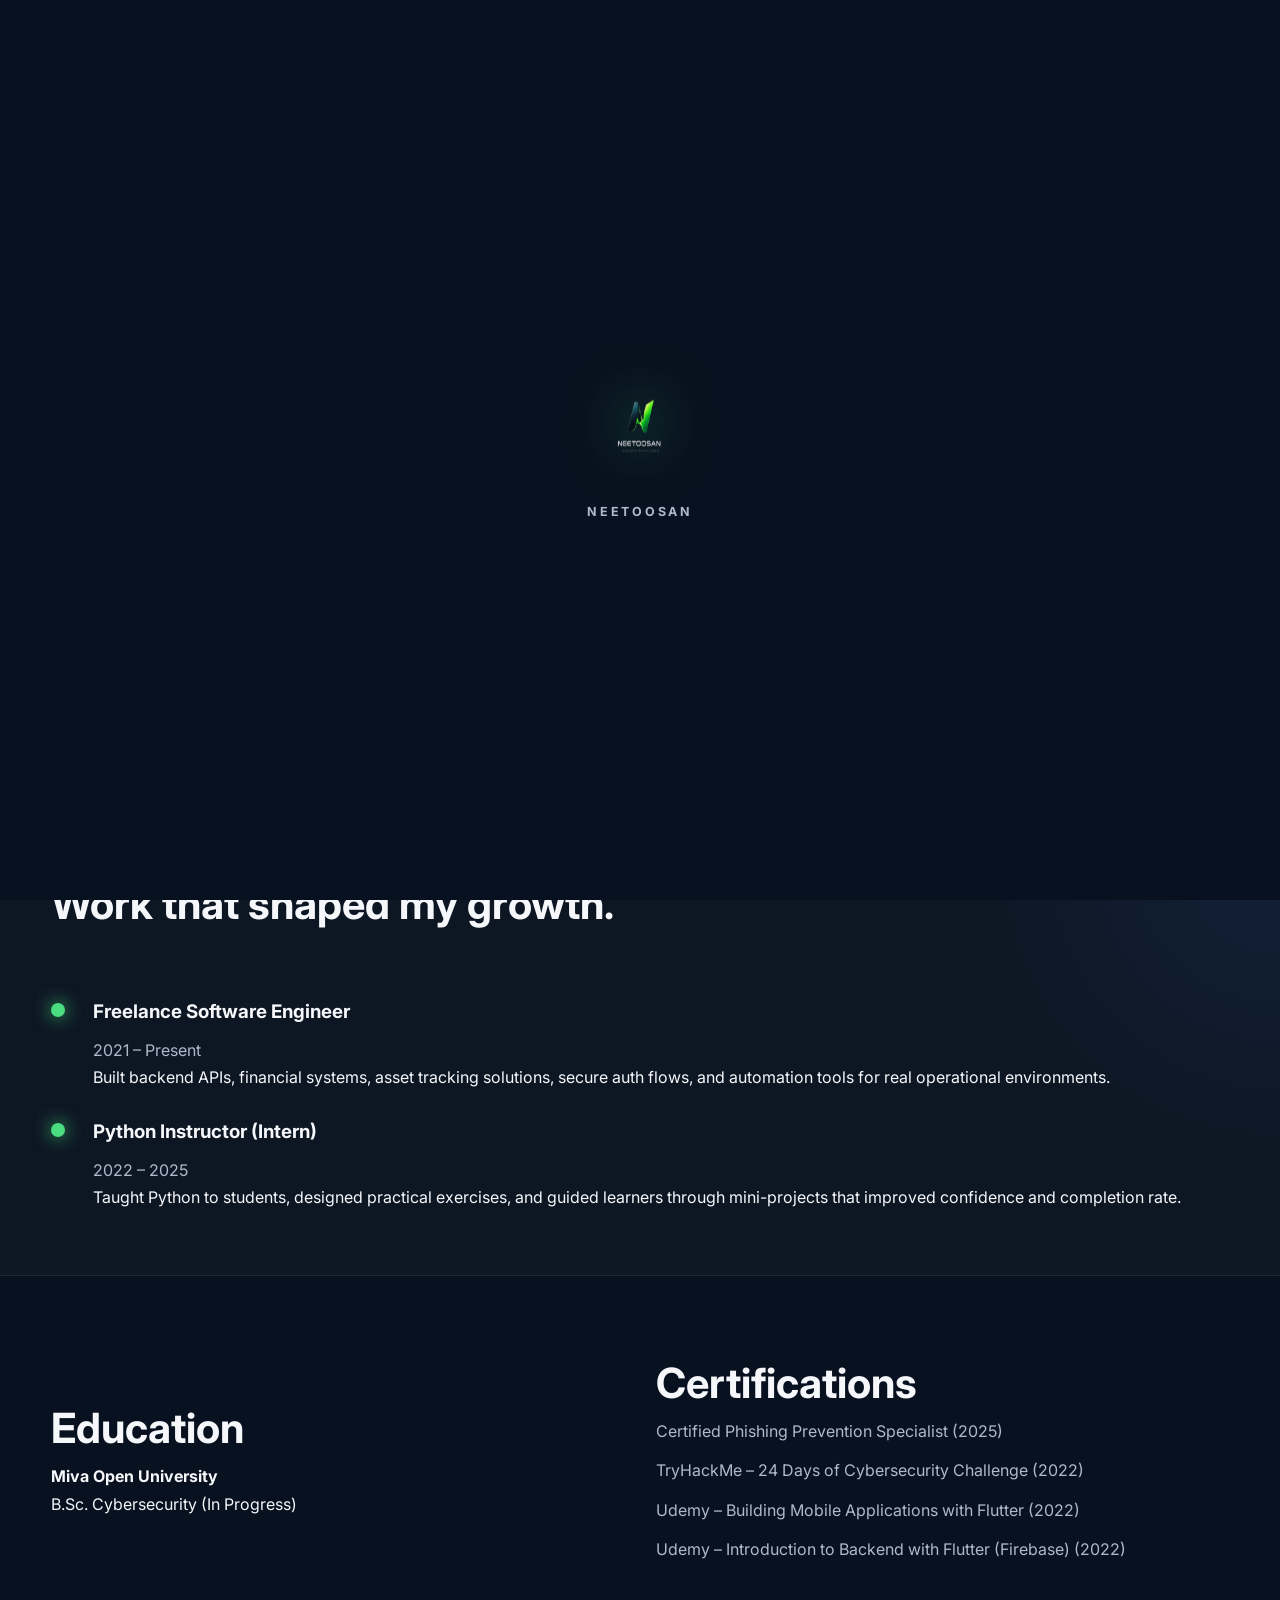
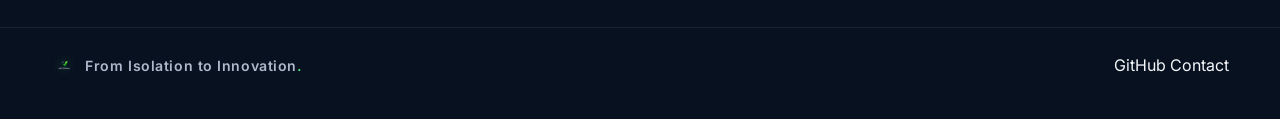
==== about.html @ 383805e1 "Add files via upload" ====
<!DOCTYPE html>
<html lang="en">
<head>
  <meta charset="UTF-8" />
  <meta name="viewport" content="width=device-width, initial-scale=1.0" />
  <meta name="description" content="About Neetoosan - Software Engineer with experience in Python, Flutter, backend development, AI integration, and cybersecurity." />
  <title>About | Neetoosan</title>
  <link rel="icon" type="image/png" href="asset/favicon.png" />
  <link rel="apple-touch-icon" href="asset/favicon.png" />
  <link rel="preconnect" href="https://fonts.googleapis.com">
  <link rel="preconnect" href="https://fonts.gstatic.com" crossorigin>
  <link href="https://fonts.googleapis.com/css2?family=Inter:wght@400;500;600;700;800&display=swap" rel="stylesheet">
  <link rel="stylesheet" href="css/style.css" />
</head>
<body>
  <div id="nLoader" role="status" aria-label="Loading Neetoosan portfolio">
    <img class="nLoader__logo" src="asset/logo_concept.png" alt="Neetoosan N logo" />
    <span class="nLoader__text">Neetoosan</span>
  </div>
  <header class="site-header">
    <div class="container nav-wrap">
      <a href="index.html" class="logo" aria-label="Neetoosan home">
        <img src="asset/logo_concept.png" alt="Neetoosan logo" />
        NEETOOSAN<span>.</span>
      </a>
      <button class="menu-toggle" id="menuToggle" aria-label="Toggle navigation">☰</button>
      <nav class="site-nav" id="siteNav">
        <a href="index.html">Home</a>
        <a href="about.html" class="active">About</a>
        <a href="projects.html">Projects</a>
        <a href="contact.html">Contact</a>
      </nav>
    </div>
  </header>

  <main>
    <section class="page-hero small">
      <div class="container">
        <p class="eyebrow">About Me</p>
        <h1>Engineer first. Problem-solver always.</h1>
        <p>
          I build software that is useful, secure, and grounded in practical workflows.
        </p>
      </div>
    </section>

    <section class="section">
      <div class="container about-grid">
        <div class="about-copy reveal">
          <h2>My Story</h2>
          <p>
            I’m Israel Oyekanmi, a software engineer with hands-on experience in mobile development,
            backend engineering, AI-assisted workflows, and cybersecurity-focused thinking.
          </p>
          <p>
            My work sits at the intersection of product building and problem solving — from creating backend systems for operations,
            to building mobile apps, to integrating intelligent features that make software more helpful and efficient.
          </p>
          <p>
            I enjoy turning ideas into polished, working systems with a strong focus on maintainability, user value, and real-world impact.
          </p>
        </div>

        <aside class="skills-panel reveal">
          <h3>Core Stack</h3>
          <div class="tag-list big">
            <span>Python</span>
            <span>FastAPI</span>
            <span>Django</span>
            <span>Flask</span>
            <span>Flutter</span>
            <span>Dart</span>
            <span>Kotlin</span>
            <span>PostgreSQL</span>
            <span>MySQL</span>
            <span>SQLAlchemy</span>
            <span>Docker</span>
            <span>Linux</span>
            <span>Flet</span>
            <span>PySide6</span>
            <span>C++</span>
            <span>Bash</span>
          </div>
        </aside>
      </div>
    </section>

    <section class="section alt-section">
      <div class="container timeline">
        <div class="section-heading">
          <p class="eyebrow">Experience</p>
          <h2>Work that shaped my growth.</h2>
        </div>

        <article class="timeline-item reveal">
          <div class="timeline-dot"></div>
          <div>
            <h3>Freelance Software Engineer</h3>
            <p class="muted">2021 – Present</p>
            <p>
              Built backend APIs, financial systems, asset tracking solutions, secure auth flows, and automation tools for real operational environments.
            </p>
          </div>
        </article>

        <article class="timeline-item reveal">
          <div class="timeline-dot"></div>
          <div>
            <h3>Python Instructor (Intern)</h3>
            <p class="muted">2022 – 2025</p>
            <p>
              Taught Python to students, designed practical exercises, and guided learners through mini-projects that improved confidence and completion rate.
            </p>
          </div>
        </article>
      </div>
    </section>

    <section class="section">
      <div class="container two-col">
        <div class="reveal">
          <h2>Education</h2>
          <p><strong>Miva Open University</strong></p>
          <p>B.Sc. Cybersecurity (In Progress)</p>
        </div>
        <div class="reveal">
          <h2>Certifications</h2>
          <ul class="clean-list">
            <li>Certified Phishing Prevention Specialist (2025)</li>
            <li>TryHackMe – 24 Days of Cybersecurity Challenge (2022)</li>
            <li>Udemy – Building Mobile Applications with Flutter (2022)</li>
            <li>Udemy – Introduction to Backend with Flutter (Firebase) (2022)</li>
          </ul>
        </div>
      </div>
    </section>
  </main>

  <footer class="site-footer">
    <div class="container footer-wrap">
      <div class="footer-logo">
        <img src="asset/logo_concept.png" alt="Neetoosan logo" />
        <span>From Isolation to Innovation<span>.</span></span>
      </div>
      <div>
        <a href="https://github.com/neetoosan" target="_blank" rel="noopener">GitHub</a>
        <a href="contact.html">Contact</a>
      </div>
    </div>
  </footer>

  <script src="js/loader.js"></script>
  <script src="js/main.js"></script>
</body>
</html>
---- css/style.css ----
:root {
  --bg: #08111f;
  --bg-soft: #0e1a2f;
  --panel: rgba(255, 255, 255, 0.06);
  --panel-strong: #101d34;
  --text: #f5f7fb;
  --muted: #aeb9cc;
  --line: rgba(255, 255, 255, 0.08);
  --accent: #4ade80;
  --accent-dark: #22c55e;
  --shadow: 0 20px 60px rgba(0, 0, 0, 0.35);
  --radius: 20px;
  --max-width: 1180px;
}

* {
  margin: 0;
  padding: 0;
  box-sizing: border-box;
}

html {
  scroll-behavior: smooth;
}

body {
  font-family: 'Inter', sans-serif;
  background:
    radial-gradient(circle at top left, rgba(74, 222, 128, 0.14), transparent 20%),
    radial-gradient(circle at right center, rgba(59, 130, 246, 0.10), transparent 20%),
    var(--bg);
  color: var(--text);
  line-height: 1.7;
}

img {
  max-width: 100%;
  display: block;
}

a {
  color: inherit;
  text-decoration: none;
}

.container {
  width: min(92%, var(--max-width));
  margin: 0 auto;
}

.site-header {
  position: sticky;
  top: 0;
  z-index: 1000;
  backdrop-filter: blur(14px);
  background: rgba(8, 17, 31, 0.75);
  border-bottom: 1px solid var(--line);
}

.nav-wrap {
  display: flex;
  justify-content: space-between;
  align-items: center;
  min-height: 78px;
}

/* ── Loading Screen ── */
#nLoader {
  position: fixed;
  inset: 0;
  z-index: 9999;
  background: var(--bg);
  display: flex;
  flex-direction: column;
  align-items: center;
  justify-content: center;
  gap: 1.5rem;
  transition: opacity 0.6s ease, visibility 0.6s ease;
}

#nLoader.nLoader--out {
  opacity: 0;
  visibility: hidden;
  pointer-events: none;
}

.nLoader__logo {
  width: 100px;
  height: 100px;
  animation: nLoaderPulse 1.6s ease-in-out infinite;
  filter: drop-shadow(0 0 28px rgba(74, 222, 128, 0.7));
}

@keyframes nLoaderPulse {
  0%, 100% { transform: scale(1);    filter: drop-shadow(0 0 20px rgba(74,222,128,0.6)); }
  50%       { transform: scale(1.08); filter: drop-shadow(0 0 50px rgba(74,222,128,0.95)); }
}

.nLoader__text {
  font-size: 0.78rem;
  font-weight: 700;
  letter-spacing: 0.22em;
  text-transform: uppercase;
  color: var(--muted);
  animation: nLoaderFade 1.6s ease-in-out infinite;
}

@keyframes nLoaderFade {
  0%, 100% { opacity: 0.4; }
  50%       { opacity: 1; }
}

/* ── Logo (image version) ── */
.logo {
  display: flex;
  align-items: center;
  gap: 0.55rem;
  font-size: 1.35rem;
  font-weight: 800;
  letter-spacing: 0.08em;
  line-height: 1;
}

.logo img {
  width: 32px;
  height: 32px;
  object-fit: contain;
  filter: drop-shadow(0 0 8px rgba(74, 222, 128, 0.5));
  flex-shrink: 0;
}

.logo span {
  color: var(--accent);
}

/* ── Footer logo row ── */
.footer-logo {
  display: flex;
  align-items: center;
  gap: 0.5rem;
  font-weight: 700;
  font-size: 1.05rem;
  letter-spacing: 0.06em;
}

.footer-logo img {
  width: 26px;
  height: 26px;
  object-fit: contain;
  filter: drop-shadow(0 0 6px rgba(74, 222, 128, 0.45));
}

.footer-logo > span {
  color: var(--muted);
  font-size: 0.88rem;
  font-weight: 600;
  letter-spacing: 0.04em;
}

.footer-logo > span > span {
  color: var(--accent);
}

/* ── Typewriter cursor ── */
.typewriter-cursor {
  display: inline-block;
  width: 2px;
  height: 1.1em;
  background: var(--accent);
  vertical-align: middle;
  margin-left: 3px;
  border-radius: 2px;
  animation: cursorBlink 0.8s step-end infinite;
}

@keyframes cursorBlink {
  0%, 100% { opacity: 1; }
  50%       { opacity: 0; }
}

.site-nav {
  display: flex;
  gap: 1.25rem;
  align-items: center;
}

.site-nav a {
  color: var(--muted);
  font-weight: 500;
  transition: 0.25s ease;
}

.site-nav a:hover,
.site-nav a.active {
  color: var(--text);
}

.menu-toggle {
  display: none;
  background: none;
  border: none;
  color: var(--text);
  font-size: 1.7rem;
  cursor: pointer;
}

.hero,
.page-hero {
  padding: 6rem 0 4rem;
}

.page-hero.small {
  padding-bottom: 2rem;
}

.hero-grid,
.about-grid,
.contact-grid,
.split-section,
.two-col {
  display: grid;
  grid-template-columns: repeat(2, minmax(0, 1fr));
  gap: 2rem;
  align-items: center;
}

.hero h1,
.page-hero h1 {
  font-size: clamp(2.4rem, 5vw, 4.8rem);
  line-height: 1.08;
  margin: 0.6rem 0 1rem;
}

.hero-text,
.page-hero p,
.about-copy p,
.feature-card p,
.project-card p,
.contact-card p {
  color: var(--muted);
}

.eyebrow {
  color: var(--accent);
  text-transform: uppercase;
  letter-spacing: 0.14em;
  font-size: 0.82rem;
  font-weight: 700;
}

.hero-actions,
.hero-links,
.footer-wrap,
.filter-row {
  display: flex;
  flex-wrap: wrap;
  gap: 1rem;
  align-items: center;
}

.hero-actions {
  margin: 1.6rem 0 1rem;
}

.hero-links a,
.text-link {
  color: var(--accent);
}

.btn {
  display: inline-flex;
  align-items: center;
  justify-content: center;
  padding: 0.95rem 1.35rem;
  border-radius: 999px;
  font-weight: 700;
  transition: 0.25s ease;
  border: 1px solid transparent;
}

.btn:hover {
  transform: translateY(-2px);
}

.btn-primary {
  background: linear-gradient(135deg, var(--accent), var(--accent-dark));
  color: #07111f;
}

.btn-secondary {
  border-color: var(--line);
  background: rgba(255, 255, 255, 0.03);
}

.glass,
.feature-card,
.project-card,
.contact-card,
.contact-form,
.skills-panel,
.info-panel,
.stat {
  background: var(--panel);
  border: 1px solid var(--line);
  border-radius: var(--radius);
  box-shadow: var(--shadow);
}

.hero-card,
.contact-card,
.contact-form,
.skills-panel,
.info-panel {
  padding: 2rem;
}

.feature-card,
.project-card,
.stat {
  padding: 1.6rem;
}

.status-dot {
  display: inline-block;
  width: 12px;
  height: 12px;
  border-radius: 50%;
  background: var(--accent);
  box-shadow: 0 0 24px var(--accent);
  margin-bottom: 1rem;
}

.mini-title,
.muted,
.form-note {
  color: var(--muted);
}

.section {
  padding: 4rem 0;
}

.alt-section {
  background: rgba(255, 255, 255, 0.02);
  border-top: 1px solid var(--line);
  border-bottom: 1px solid var(--line);
}

.section-heading {
  margin-bottom: 2rem;
}

.section-heading h2,
.about-copy h2,
.contact-card h2,
.contact-form h2,
.two-col h2 {
  font-size: clamp(1.8rem, 4vw, 2.6rem);
  margin-top: 0.45rem;
}

.card-grid,
.projects-grid,
.stats-grid {
  display: grid;
  gap: 1.5rem;
}

.card-grid {
  grid-template-columns: repeat(4, minmax(0, 1fr));
}

.projects-grid {
  grid-template-columns: repeat(3, minmax(0, 1fr));
}

.stats-grid {
  grid-template-columns: repeat(4, minmax(0, 1fr));
}

.feature-card h3,
.project-card h3,
.stat h3,
.hero-card h3,
.timeline-item h3 {
  margin-bottom: 0.6rem;
}

.stat h3 {
  font-size: 2rem;
  color: var(--accent);
}

.tag-list {
  display: flex;
  flex-wrap: wrap;
  gap: 0.65rem;
  margin-top: 1rem;
}

.tag-list span,
.project-badge,
.filter-btn {
  border: 1px solid var(--line);
  background: rgba(255, 255, 255, 0.04);
  color: var(--muted);
  padding: 0.45rem 0.8rem;
  border-radius: 999px;
  font-size: 0.9rem;
}

.tag-list.big span {
  font-size: 0.95rem;
}

.info-panel {
  display: grid;
  gap: 1rem;
}

.info-item {
  padding-bottom: 1rem;
  border-bottom: 1px solid var(--line);
}

.info-item:last-child {
  border-bottom: none;
  padding-bottom: 0;
}

.timeline {
  display: grid;
  gap: 1.5rem;
}

.timeline-item {
  display: grid;
  grid-template-columns: 26px 1fr;
  gap: 1rem;
  align-items: start;
}

.timeline-dot {
  width: 14px;
  height: 14px;
  margin-top: 0.45rem;
  border-radius: 50%;
  background: var(--accent);
  box-shadow: 0 0 18px var(--accent);
}

.clean-list {
  list-style: none;
  display: grid;
  gap: 0.75rem;
  color: var(--muted);
}

.filter-row {
  margin-bottom: 2rem;
}

.filter-btn {
  cursor: pointer;
  transition: 0.25s ease;
}

.filter-btn.active,
.filter-btn:hover,
.project-badge {
  color: var(--text);
  border-color: rgba(74, 222, 128, 0.35);
}

.project-top {
  display: flex;
  flex-direction: column;
  gap: 0.9rem;
  margin-bottom: 1rem;
}

.contact-item {
  margin-top: 1rem;
}

.contact-item span,
label {
  display: block;
  font-size: 0.9rem;
  color: var(--muted);
  margin-bottom: 0.35rem;
}

.form-group {
  margin-bottom: 1rem;
}

input,
textarea {
  width: 100%;
  padding: 0.95rem 1rem;
  border-radius: 14px;
  border: 1px solid var(--line);
  background: rgba(255, 255, 255, 0.03);
  color: var(--text);
  font: inherit;
}

input:focus,
textarea:focus {
  outline: 2px solid rgba(74, 222, 128, 0.25);
  border-color: rgba(74, 222, 128, 0.45);
}

.site-footer {
  padding: 1.5rem 0 2.5rem;
  border-top: 1px solid var(--line);
}

.footer-wrap {
  justify-content: space-between;
}

.reveal {
  opacity: 0;
  transform: translateY(20px);
  transition: opacity 0.7s ease, transform 0.7s ease;
}

.reveal.visible {
  opacity: 1;
  transform: translateY(0);
}

.hidden {
  display: none;
}

/* ═══════════════════════════════════════════════
   STORY HERO — "From Isolation to Innovation"
═══════════════════════════════════════════════ */

/* ── Section wrapper ── */
.story-hero {
  position: relative;
  overflow: hidden;
  padding: 7rem 0 5rem;
  min-height: 100svh;
  display: flex;
  flex-direction: column;
  justify-content: center;
}

/* ── Floating particles ── */
.sh-particles {
  position: absolute;
  inset: 0;
  pointer-events: none;
}

.sh-particles span {
  position: absolute;
  display: block;
  border-radius: 50%;
  background: radial-gradient(circle, rgba(74,222,128,0.55), transparent 70%);
  animation: shFloat 14s ease-in-out infinite;
  opacity: 0;
}

.sh-particles span:nth-child(1) { width:340px; height:340px; top:-80px;  left:-60px;  animation-delay:0s;    animation-duration:16s; }
.sh-particles span:nth-child(2) { width:200px; height:200px; top:30%;   right:5%;    animation-delay:2s;    animation-duration:14s; }
.sh-particles span:nth-child(3) { width:180px; height:180px; bottom:10%;left:15%;    animation-delay:4s;    animation-duration:18s; }
.sh-particles span:nth-child(4) { width:140px; height:140px; top:60%;   right:20%;   animation-delay:1s;    animation-duration:12s; }
.sh-particles span:nth-child(5) { width: 80px; height: 80px; top:20%;   left:40%;    animation-delay:6s;    animation-duration:10s; }
.sh-particles span:nth-child(6) { width:120px; height:120px; bottom:25%;right:35%;   animation-delay:3.5s;  animation-duration:15s; }
.sh-particles span:nth-child(7) { width: 60px; height: 60px; top:75%;   left:55%;    animation-delay:7s;    animation-duration:11s; }
.sh-particles span:nth-child(8) { width: 90px; height: 90px; top:10%;   right:45%;   animation-delay:5s;    animation-duration:13s; }

@keyframes shFloat {
  0%   { opacity: 0;    transform: translateY(40px) scale(0.8); }
  20%  { opacity: 0.18; }
  50%  { opacity: 0.12; transform: translateY(-20px) scale(1);  }
  80%  { opacity: 0.18; }
  100% { opacity: 0;    transform: translateY(40px) scale(0.8); }
}

/* ── Inner grid ── */
.sh-inner {
  display: grid;
  grid-template-columns: 1.05fr 0.95fr;
  gap: 3.5rem;
  align-items: center;
  position: relative;
  z-index: 1;
}

/* ── Entry animations ── */
.sh-anim {
  opacity: 0;
  transform: translateY(28px);
  animation: shReveal 0.75s cubic-bezier(0.22, 1, 0.36, 1) forwards;
  animation-delay: var(--d, 0s);
}

@keyframes shReveal {
  to { opacity: 1; transform: translateY(0); }
}

/* ── Kicker / eyebrow ── */
.sh-kicker {
  display: inline-block;
  font-size: 0.78rem;
  font-weight: 700;
  letter-spacing: 0.18em;
  text-transform: uppercase;
  color: var(--accent);
  background: rgba(74, 222, 128, 0.08);
  border: 1px solid rgba(74, 222, 128, 0.25);
  padding: 0.35rem 1rem;
  border-radius: 999px;
  margin-bottom: 1.25rem;
}

/* ── Main headline ── */
.sh-headline {
  font-size: clamp(3rem, 6.5vw, 6rem);
  font-weight: 800;
  line-height: 1.04;
  letter-spacing: -0.03em;
  margin-bottom: 1.4rem;
}

.sh-accent {
  -webkit-background-clip: text;
  background-clip: text;
  -webkit-text-fill-color: transparent;
  background-image: linear-gradient(135deg, #4ade80 0%, #22c55e 40%, #86efac 100%);
}

/* ── Tagline paragraph ── */
.sh-tagline {
  font-size: 1.1rem;
  color: var(--muted);
  line-height: 1.75;
  max-width: 500px;
  margin-bottom: 1.8rem;
}

.sh-tagline strong {
  color: var(--text);
}

/* ── Manifesto quote ── */
.sh-quote {
  position: relative;
  font-size: 1.15rem;
  font-weight: 600;
  font-style: normal;
  color: var(--text);
  border-left: 3px solid var(--accent);
  padding: 0.9rem 1.25rem;
  margin: 0 0 1.8rem;
  background: rgba(74, 222, 128, 0.05);
  border-radius: 0 14px 14px 0;
  line-height: 1.5;
}

.sh-quote-mark {
  color: var(--accent);
  font-size: 1.6rem;
  line-height: 0;
  vertical-align: -0.35em;
  margin: 0 0.15em;
  font-family: Georgia, serif;
}

/* ── Tech pills ── */
.sh-pills {
  display: flex;
  flex-wrap: wrap;
  gap: 0.6rem;
  margin-bottom: 1.8rem;
}

.sh-pills span {
  font-size: 0.82rem;
  font-weight: 600;
  letter-spacing: 0.04em;
  color: var(--muted);
  border: 1px solid var(--line);
  background: rgba(255, 255, 255, 0.03);
  padding: 0.4rem 0.9rem;
  border-radius: 999px;
  transition: 0.25s ease;
}

.sh-pills span:hover {
  color: var(--accent);
  border-color: rgba(74, 222, 128, 0.35);
  background: rgba(74, 222, 128, 0.06);
}

/* ── CTA buttons ── */
.sh-actions {
  display: flex;
  flex-wrap: wrap;
  gap: 1rem;
  margin-bottom: 1.4rem;
}

/* ── Social links row ── */
.sh-links {
  display: flex;
  gap: 1.35rem;
  flex-wrap: wrap;
}

.sh-links a {
  font-size: 0.92rem;
  font-weight: 600;
  color: var(--muted);
  position: relative;
  transition: color 0.25s ease;
}

.sh-links a::after {
  content: '';
  position: absolute;
  left: 0; bottom: -3px;
  width: 0; height: 2px;
  background: var(--accent);
  transition: width 0.3s ease;
  border-radius: 2px;
}

.sh-links a:hover {
  color: var(--accent);
}

.sh-links a:hover::after {
  width: 100%;
}

/* ── Manifesto card ── */
.sh-card {
  position: relative;
  background: rgba(255, 255, 255, 0.05);
  backdrop-filter: blur(20px);
  -webkit-backdrop-filter: blur(20px);
  border: 1px solid rgba(255, 255, 255, 0.1);
  border-radius: 24px;
  padding: 2.2rem;
  overflow: hidden;
  box-shadow: 0 32px 80px rgba(0, 0, 0, 0.5), 0 0 0 1px rgba(74,222,128,0.06) inset;
  transition: transform 0.4s ease, box-shadow 0.4s ease;
}

.sh-card:hover {
  transform: translateY(-5px);
  box-shadow: 0 40px 100px rgba(0, 0, 0, 0.6), 0 0 40px rgba(74,222,128,0.08) inset;
}

/* glowing green blob behind card */
.sh-card-glow {
  position: absolute;
  top: -60px; right: -60px;
  width: 240px; height: 240px;
  background: radial-gradient(circle, rgba(74,222,128,0.18) 0%, transparent 70%);
  border-radius: 50%;
  pointer-events: none;
  animation: shGlow 6s ease-in-out infinite alternate;
}

@keyframes shGlow {
  from { opacity: 0.6; transform: scale(1);    }
  to   { opacity: 1;   transform: scale(1.15); }
}

/* ── Card top row (dot + label) ── */
.sh-card-top {
  display: flex;
  align-items: center;
  gap: 0.6rem;
  margin-bottom: 1.25rem;
}

.sh-dot {
  width: 10px; height: 10px;
  border-radius: 50%;
  background: var(--accent);
  box-shadow: 0 0 18px var(--accent);
  animation: shPulse 2s ease-in-out infinite;
  flex-shrink: 0;
}

@keyframes shPulse {
  0%, 100% { box-shadow: 0 0 10px var(--accent); }
  50%       { box-shadow: 0 0 24px var(--accent); }
}

.sh-status-label {
  font-size: 0.76rem;
  font-weight: 700;
  letter-spacing: 0.14em;
  text-transform: uppercase;
  color: var(--accent);
}

/* ── Card heading ── */
.sh-card-title {
  font-size: 1.15rem;
  font-weight: 700;
  line-height: 1.45;
  margin-bottom: 1.6rem;
  color: var(--text);
}

/* ── Milestones list ── */
.sh-milestones {
  list-style: none;
  display: grid;
  gap: 1.1rem;
  margin-bottom: 1.75rem;
}

.sh-milestones li {
  display: flex;
  align-items: flex-start;
  gap: 0.85rem;
}

.sh-m-icon {
  color: var(--accent);
  font-size: 1rem;
  font-weight: 800;
  line-height: 1.6;
  flex-shrink: 0;
}

.sh-milestones li div {
  display: flex;
  flex-direction: column;
  gap: 0.1rem;
  line-height: 1.45;
}

.sh-milestones strong {
  color: var(--text);
  font-size: 0.96rem;
}

.sh-milestones span {
  color: var(--muted);
  font-size: 0.88rem;
}

/* ── Card footer ── */
.sh-card-footer {
  font-size: 0.8rem;
  font-weight: 700;
  letter-spacing: 0.1em;
  text-transform: uppercase;
  color: var(--muted);
  padding-top: 1.2rem;
  border-top: 1px solid var(--line);
}

/* ── Scroll cue ── */
.sh-scroll-cue {
  position: absolute;
  bottom: 2.5rem;
  left: 50%;
  transform: translateX(-50%);
  display: flex;
  flex-direction: column;
  align-items: center;
}

.sh-scroll-line {
  width: 2px;
  height: 50px;
  background: linear-gradient(to bottom, var(--accent), transparent);
  border-radius: 2px;
  animation: shScrollLine 2s ease-in-out infinite;
}

@keyframes shScrollLine {
  0%   { transform: scaleY(0);   transform-origin: top;    opacity: 1; }
  50%  { transform: scaleY(1);   transform-origin: top;    opacity: 1; }
  100% { transform: scaleY(0);   transform-origin: bottom; opacity: 0; }
}

/* ═══ MEDIA QUERIES ═══ */
@media (max-width: 1024px) {
  .card-grid {
    grid-template-columns: repeat(2, minmax(0, 1fr));
  }

  .projects-grid,
  .stats-grid {
    grid-template-columns: repeat(2, minmax(0, 1fr));
  }

  .sh-inner {
    grid-template-columns: 1fr;
    gap: 2.5rem;
  }

  .sh-scroll-cue {
    display: none;
  }
}

@media (max-width: 768px) {
  .menu-toggle {
    display: block;
  }

  .site-nav {
    position: absolute;
    top: 78px;
    right: 4%;
    width: min(260px, 92vw);
    background: #0d1729;
    border: 1px solid var(--line);
    border-radius: 18px;
    padding: 1rem;
    display: none;
    flex-direction: column;
    align-items: flex-start;
  }

  .site-nav.show {
    display: flex;
  }

  .hero-grid,
  .about-grid,
  .contact-grid,
  .split-section,
  .two-col {
    grid-template-columns: 1fr;
  }

  .card-grid,
  .projects-grid,
  .stats-grid {
    grid-template-columns: 1fr;
  }

  .hero,
  .page-hero {
    padding-top: 4.5rem;
  }

  .story-hero {
    padding: 5.5rem 0 4rem;
    min-height: auto;
  }

  .sh-headline {
    font-size: clamp(2.4rem, 10vw, 3.5rem);
  }

  .sh-quote {
    font-size: 1rem;
  }

  .footer-wrap {
    flex-direction: column;
    align-items: flex-start;
  }
}
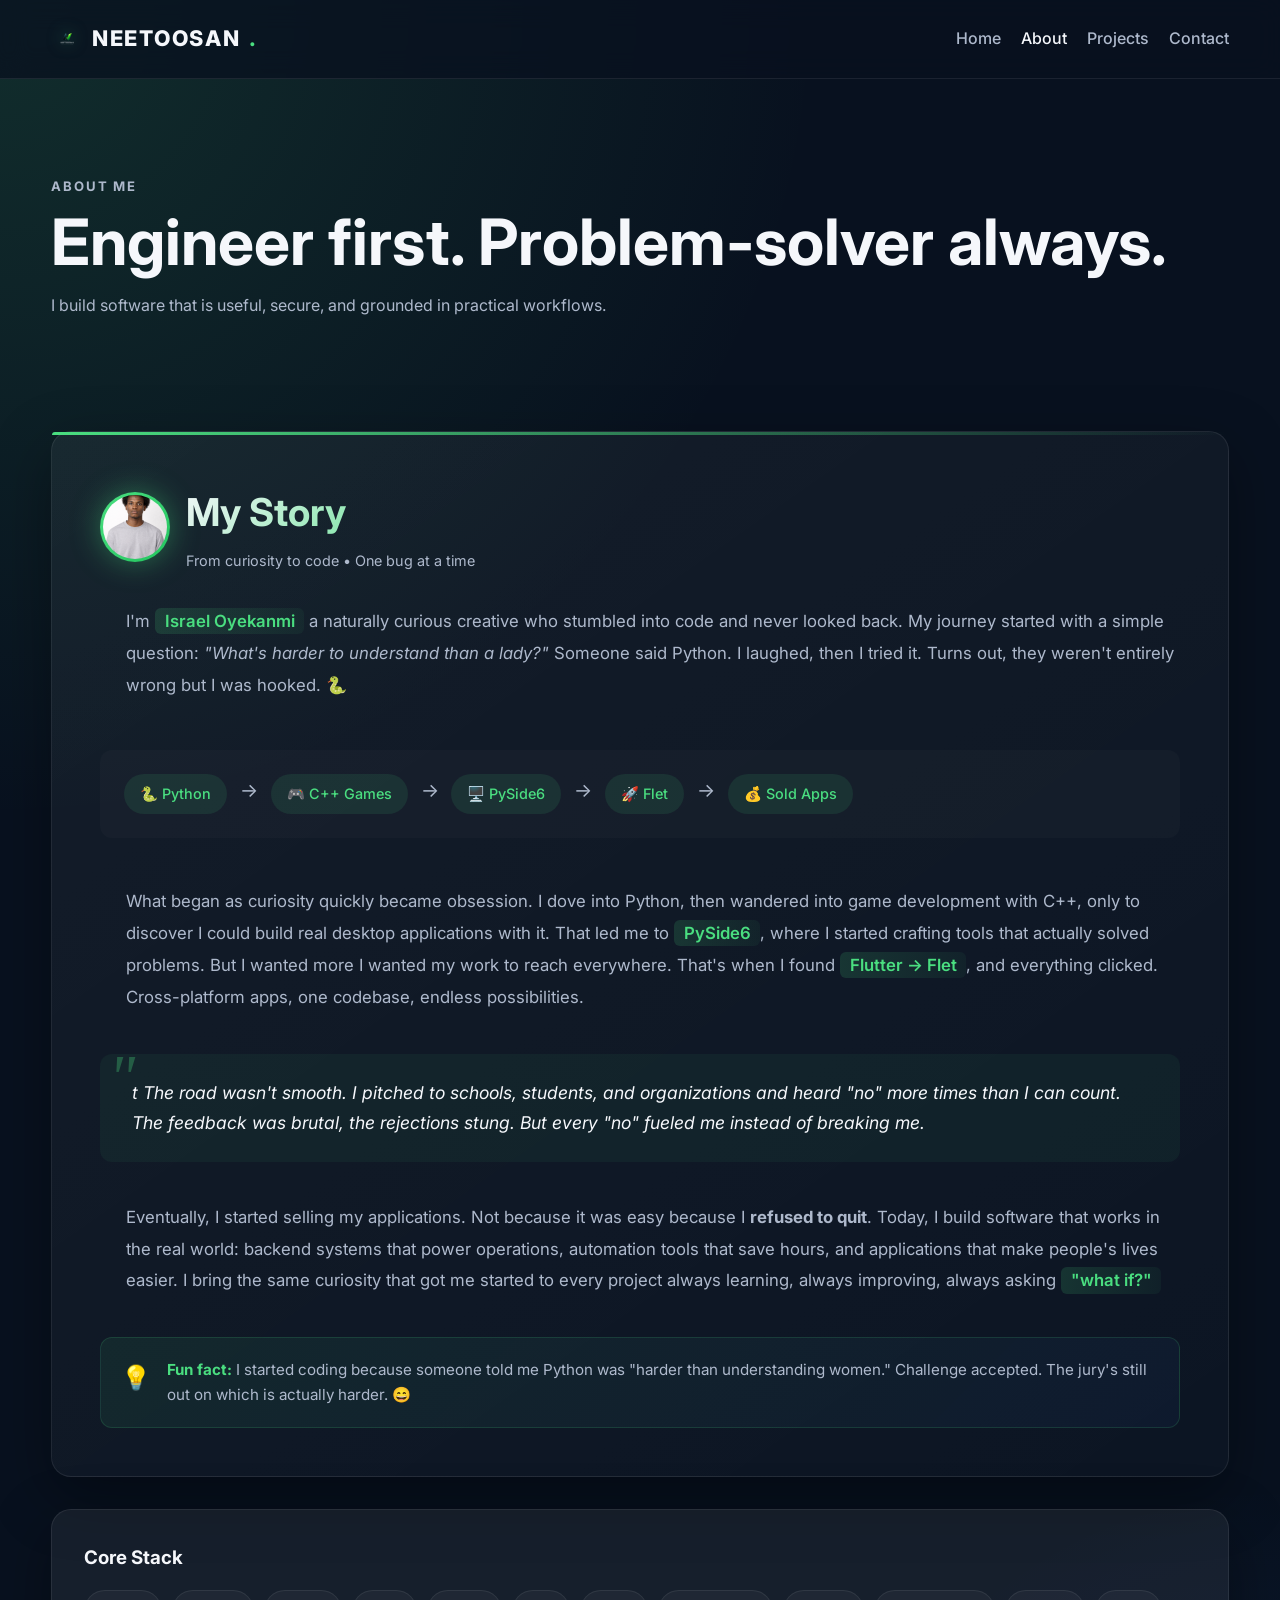
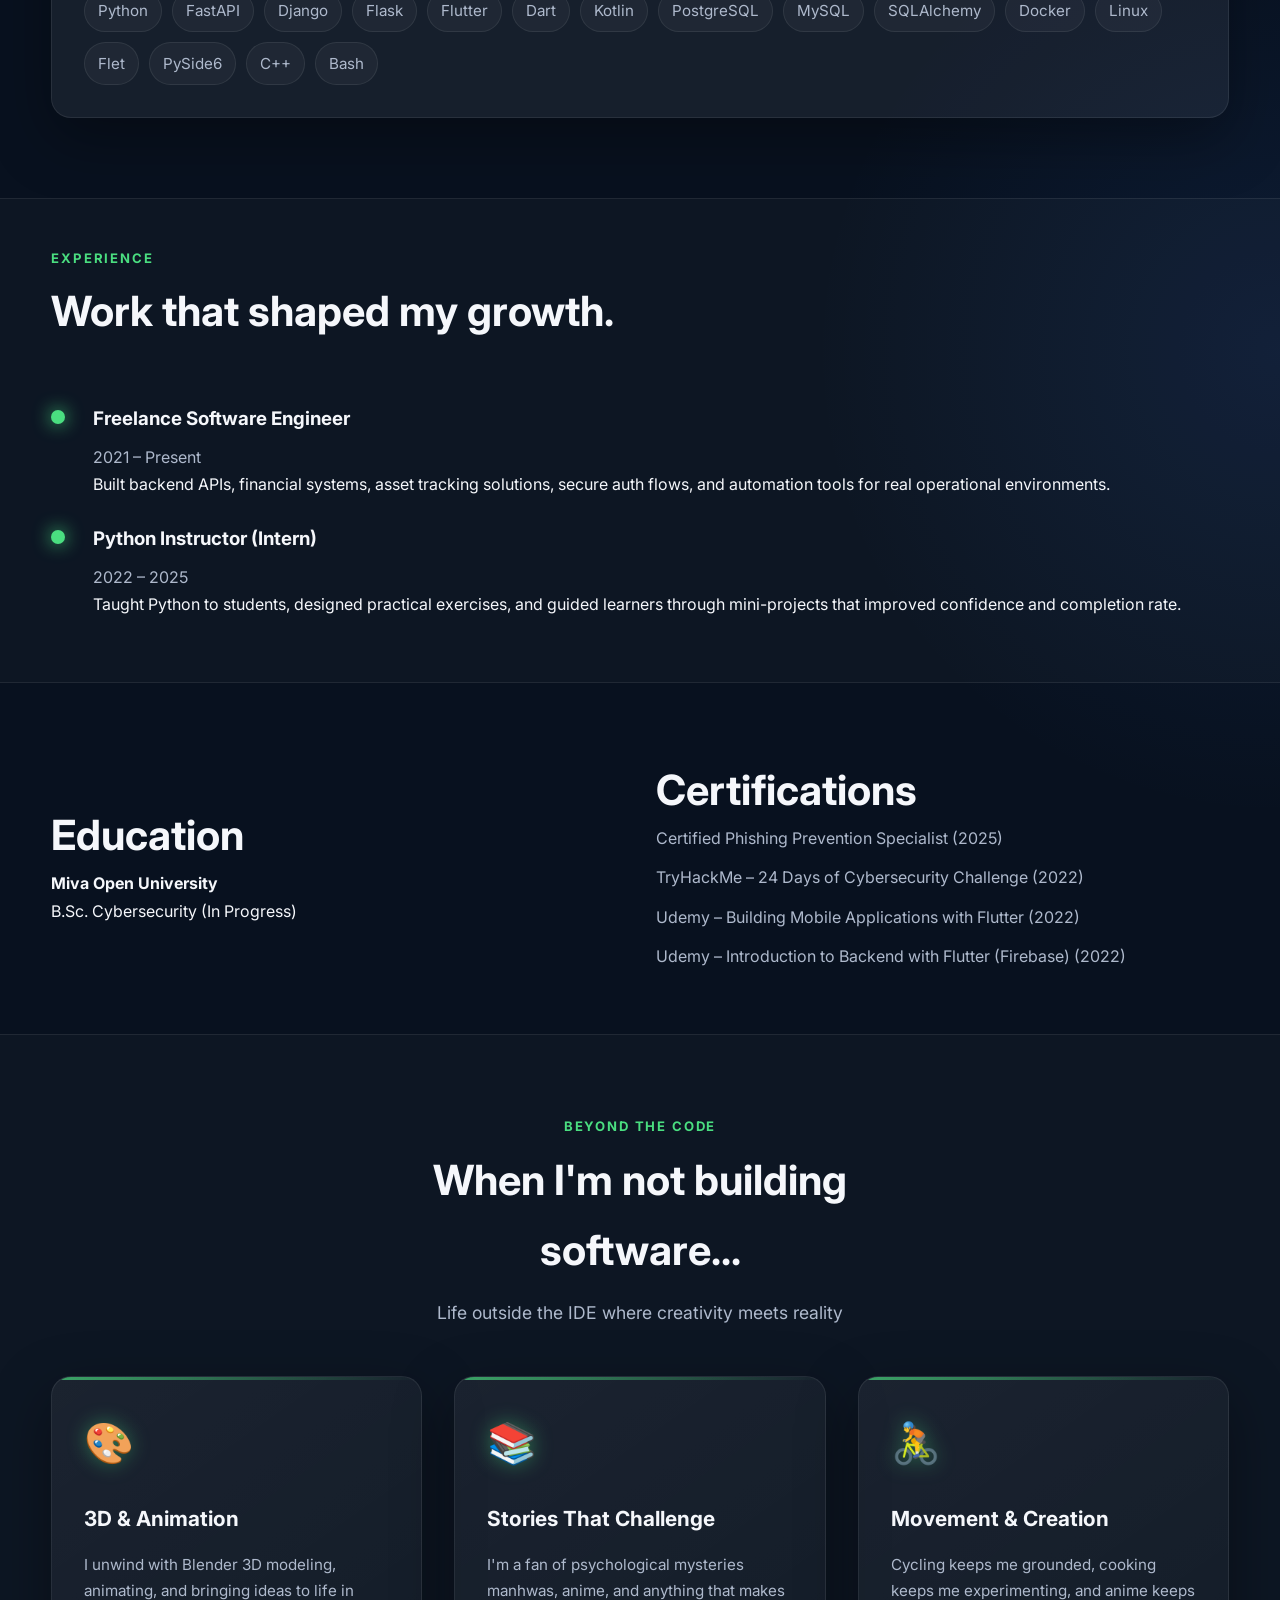
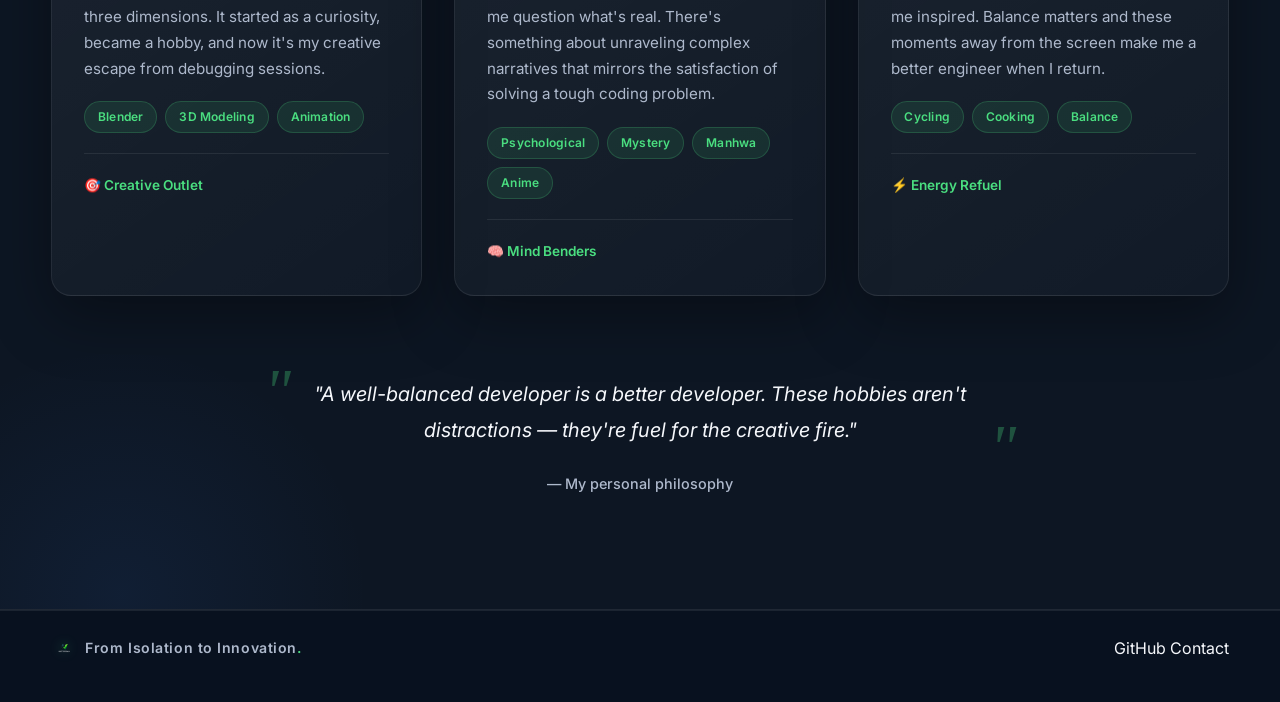
==== commit 297d92b3: "Add files via upload" ====
--- a/about.html
+++ b/about.html
@@ -44,21 +44,55 @@
       </div>
     </section>
 
-    <section class="section">
-      <div class="container about-grid">
-        <div class="about-copy reveal">
-          <h2>My Story</h2>
-          <p>
-            I’m Israel Oyekanmi, a software engineer with hands-on experience in mobile development,
-            backend engineering, AI-assisted workflows, and cybersecurity-focused thinking.
-          </p>
-          <p>
-            My work sits at the intersection of product building and problem solving — from creating backend systems for operations,
-            to building mobile apps, to integrating intelligent features that make software more helpful and efficient.
-          </p>
-          <p>
-            I enjoy turning ideas into polished, working systems with a strong focus on maintainability, user value, and real-world impact.
-          </p>
+    <section class="section story-section">
+      <div class="container">
+        <div class="story-card reveal">
+          <div class="story-header">
+            <div class="story-avatar" onclick="openImageModal(this)">
+              <img src="asset/about.png" alt="Israel Oyekanmi - Neetoosan" />
+            </div>
+            <div class="story-title-wrap">
+              <h2>My Story</h2>
+              <p class="story-subtitle">From curiosity to code • One bug at a time</p>
+            </div>
+          </div>
+          
+          <div class="story-content">
+            <p class="story-paragraph">
+              I'm <span class="story-highlight">Israel Oyekanmi</span>  a naturally curious creative who stumbled into code and never looked back. My journey started with a simple question: <em>"What's harder to understand than a lady?"</em> Someone said Python. I laughed, then I tried it. Turns out, they weren't entirely wrong but I was hooked. 🐍
+            </p>
+            
+            <div class="story-journey">
+              <span class="journey-step">🐍 Python</span>
+              <span class="journey-arrow">→</span>
+              <span class="journey-step">🎮 C++ Games</span>
+              <span class="journey-arrow">→</span>
+              <span class="journey-step">🖥️ PySide6</span>
+              <span class="journey-arrow">→</span>
+              <span class="journey-step">🚀 Flet</span>
+              <span class="journey-arrow">→</span>
+              <span class="journey-step">💰 Sold Apps</span>
+            </div>
+            
+            <p class="story-paragraph">
+              What began as curiosity quickly became obsession. I dove into Python, then wandered into game development with C++, only to discover I could build real desktop applications with it. That led me to <span class="story-highlight">PySide6</span>, where I started crafting tools that actually solved problems. But I wanted more I wanted my work to reach everywhere. That's when I found <span class="story-highlight">Flutter -> Flet</span>, and everything clicked. Cross-platform apps, one codebase, endless possibilities.
+            </p>
+            
+            <div class="story-quote">t
+              The road wasn't smooth. I pitched to schools, students, and organizations and heard "no" more times than I can count. The feedback was brutal, the rejections stung. But every "no" fueled me instead of breaking me.
+            </div>
+            
+            <p class="story-paragraph">
+              Eventually, I started selling my applications. Not because it was easy because I <strong>refused to quit</strong>. Today, I build software that works in the real world: backend systems that power operations, automation tools that save hours, and applications that make people's lives easier. I bring the same curiosity that got me started to every project always learning, always improving, always asking <span class="story-highlight">"what if?"</span>
+            </p>
+            
+            <div class="story-fun-fact">
+              <span class="fun-fact-icon">💡</span>
+              <p class="fun-fact-text">
+                <strong>Fun fact:</strong> I started coding because someone told me Python was "harder than understanding women." Challenge accepted. The jury's still out on which is actually harder. 😄
+              </p>
+            </div>
+          </div>
         </div>
 
         <aside class="skills-panel reveal">
@@ -134,6 +168,104 @@
         </div>
       </div>
     </section>
+
+    <section class="section alt-section beyond-code-section">
+      <div class="container">
+        <div class="section-heading centered">
+          <p class="eyebrow">Beyond the Code</p>
+          <h2>When I'm not building software...</h2>
+          <p class="section-subtitle">Life outside the IDE where creativity meets reality</p>
+        </div>
+        
+        <div class="beyond-grid">
+          <!-- 3D & Animation Card -->
+          <article class="beyond-card reveal" data-hobby="3d">
+            <div class="beyond-card-header">
+              <div class="beyond-icon">🎨</div>
+              <div class="beyond-glow"></div>
+            </div>
+            <div class="beyond-card-content">
+              <h3>3D & Animation</h3>
+              <p class="beyond-desc">
+                I unwind with Blender 3D modeling, animating, and bringing ideas to life in three dimensions.
+                It started as a curiosity, became a hobby, and now it's my creative escape from debugging sessions.
+              </p>
+              <div class="beyond-tags">
+                <span class="beyond-tag">Blender</span>
+                <span class="beyond-tag">3D Modeling</span>
+                <span class="beyond-tag">Animation</span>
+              </div>
+            </div>
+            <div class="beyond-card-footer">
+              <span class="beyond-stat">🎯 Creative Outlet</span>
+            </div>
+          </article>
+
+          <!-- Stories Card -->
+          <article class="beyond-card reveal" data-hobby="stories">
+            <div class="beyond-card-header">
+              <div class="beyond-icon">📚</div>
+              <div class="beyond-glow"></div>
+            </div>
+            <div class="beyond-card-content">
+              <h3>Stories That Challenge</h3>
+              <p class="beyond-desc">
+                I'm a fan of psychological mysteries manhwas, anime, and anything that makes me question what's real.
+                There's something about unraveling complex narratives that mirrors the satisfaction of solving a tough coding problem.
+              </p>
+              <div class="beyond-tags">
+                <span class="beyond-tag">Psychological</span>
+                <span class="beyond-tag">Mystery</span>
+                <span class="beyond-tag">Manhwa</span>
+                <span class="beyond-tag">Anime</span>
+              </div>
+            </div>
+            <div class="beyond-card-footer">
+              <span class="beyond-stat">🧠 Mind Benders</span>
+            </div>
+          </article>
+
+          <!-- Movement Card -->
+          <article class="beyond-card reveal" data-hobby="movement">
+            <div class="beyond-card-header">
+              <div class="beyond-icon">🚴</div>
+              <div class="beyond-glow"></div>
+            </div>
+            <div class="beyond-card-content">
+              <h3>Movement & Creation</h3>
+              <p class="beyond-desc">
+                Cycling keeps me grounded, cooking keeps me experimenting, and anime keeps me inspired.
+                Balance matters and these moments away from the screen make me a better engineer when I return.
+              </p>
+              <div class="beyond-tags">
+                <span class="beyond-tag">Cycling</span>
+                <span class="beyond-tag">Cooking</span>
+                <span class="beyond-tag">Balance</span>
+              </div>
+            </div>
+            <div class="beyond-card-footer">
+              <span class="beyond-stat">⚡ Energy Refuel</span>
+            </div>
+          </article>
+        </div>
+
+        <!-- Fun Quote -->
+        <div class="beyond-quote reveal">
+          <blockquote>
+            "A well-balanced developer is a better developer. These hobbies aren't distractions — 
+            they're fuel for the creative fire."
+          </blockquote>
+          <div class="beyond-quote-author">— My personal philosophy</div>
+        </div>
+      </div>
+    </section>
+
+    <!-- Image Modal -->
+    <div id="imageModal" class="image-modal" onclick="closeImageModal()">
+      <span class="modal-close">&times;</span>
+      <img class="modal-content" id="modalImage" />
+      <div class="modal-caption">Israel Oyekanmi — Software Engineer & Creative</div>
+    </div>
   </main>
 
   <footer class="site-footer">
@@ -151,5 +283,44 @@
 
   <script src="js/loader.js"></script>
   <script src="js/main.js"></script>
+  <script>
+    // Image Modal Functions
+    function openImageModal(element) {
+      const modal = document.getElementById('imageModal');
+      const modalImg = document.getElementById('modalImage');
+      const img = element.querySelector('img');
+      
+      modal.style.display = 'flex';
+      modalImg.src = img.src;
+      modalImg.alt = img.alt;
+      
+      // Prevent body scroll when modal is open
+      document.body.style.overflow = 'hidden';
+      
+      // Add animation class
+      setTimeout(() => {
+        modal.classList.add('modal-active');
+      }, 10);
+    }
+    
+    function closeImageModal() {
+      const modal = document.getElementById('imageModal');
+      
+      modal.classList.remove('modal-active');
+      
+      // Wait for animation to finish before hiding
+      setTimeout(() => {
+        modal.style.display = 'none';
+        document.body.style.overflow = '';
+      }, 300);
+    }
+    
+    // Close modal on Escape key
+    document.addEventListener('keydown', function(e) {
+      if (e.key === 'Escape') {
+        closeImageModal();
+      }
+    });
+  </script>
 </body>
 </html>
--- a/css/style.css
+++ b/css/style.css
@@ -21,6 +21,7 @@
 
 html {
   scroll-behavior: smooth;
+  overflow-x: hidden;
 }
 
 body {
@@ -31,6 +32,7 @@
     var(--bg);
   color: var(--text);
   line-height: 1.7;
+  overflow-x: hidden;
 }
 
 img {
@@ -892,6 +894,14 @@
 
 /* ═══ MEDIA QUERIES ═══ */
 @media (max-width: 1024px) {
+  .hero-grid,
+  .about-grid,
+  .contact-grid,
+  .split-section,
+  .two-col {
+    grid-template-columns: 1fr;
+  }
+
   .card-grid {
     grid-template-columns: repeat(2, minmax(0, 1fr));
   }
@@ -934,20 +944,16 @@
     display: flex;
   }
 
-  .hero-grid,
-  .about-grid,
-  .contact-grid,
-  .split-section,
-  .two-col {
-    grid-template-columns: 1fr;
-  }
-
   .card-grid,
   .projects-grid,
   .stats-grid {
     grid-template-columns: 1fr;
   }
 
+  .section {
+    padding: 3rem 0;
+  }
+
   .hero,
   .page-hero {
     padding-top: 4.5rem;
@@ -966,8 +972,733 @@
     font-size: 1rem;
   }
 
+  .sh-actions {
+    flex-direction: column;
+    align-items: stretch;
+  }
+
+  .sh-dropdown-actions .btn,
+  .sh-actions .btn {
+    width: 100%;
+    margin-bottom: 0.5rem;
+  }
+
+  .sh-card {
+    padding: 1.5rem;
+  }
+
   .footer-wrap {
     flex-direction: column;
     align-items: flex-start;
-  }
+    gap: 1.5rem;
+  }
+}
+
+/* ── My Story Section - Professional & Fun ── */
+.story-section {
+  position: relative;
+  padding: 5rem 0;
+  overflow: hidden;
+}
+
+.story-section + .section {
+  padding-top: 3rem;
+}
+
+.story-section::before {
+  content: '';
+  position: absolute;
+  top: -50%;
+  right: -20%;
+  width: 600px;
+  height: 600px;
+  background: radial-gradient(circle, rgba(74, 222, 128, 0.08) 0%, transparent 70%);
+  pointer-events: none;
+}
+
+.story-card {
+  background: linear-gradient(145deg, rgba(255, 255, 255, 0.05) 0%, rgba(255, 255, 255, 0.02) 100%);
+  border: 1px solid var(--line);
+  border-radius: var(--radius);
+  padding: 3rem;
+  position: relative;
+  box-shadow: var(--shadow);
+  margin-bottom: 2rem;
+}
+
+.story-card::before {
+  content: '';
+  position: absolute;
+  top: 0;
+  left: 0;
+  right: 0;
+  height: 3px;
+  background: linear-gradient(90deg, var(--accent), transparent);
+  border-radius: var(--radius) var(--radius) 0 0;
+}
+
+.story-header {
+  display: flex;
+  align-items: center;
+  gap: 1rem;
+  margin-bottom: 2rem;
+}
+
+.story-avatar {
+  width: 70px;
+  height: 70px;
+  border-radius: 50%;
+  overflow: hidden;
+  cursor: pointer;
+  position: relative;
+  box-shadow: 0 0 30px rgba(74, 222, 128, 0.4);
+  transition: all 0.4s cubic-bezier(0.4, 0, 0.2, 1);
+  border: 3px solid transparent;
+  background: linear-gradient(135deg, var(--accent), var(--accent-dark)) padding-box,
+              linear-gradient(135deg, var(--accent), var(--accent-dark)) border-box;
+}
+
+.story-avatar:hover {
+  transform: scale(1.05);
+  box-shadow: 0 0 50px rgba(74, 222, 128, 0.6);
+}
+
+.story-avatar::after {
+  content: '🔍';
+  position: absolute;
+  top: 50%;
+  left: 50%;
+  transform: translate(-50%, -50%) scale(0);
+  font-size: 1.5rem;
+  opacity: 0;
+  transition: all 0.3s ease;
+  pointer-events: none;
+}
+
+.story-avatar:hover::after {
+  transform: translate(-50%, -50%) scale(1);
+  opacity: 1;
+}
+
+.story-avatar img {
+  width: 100%;
+  height: 100%;
+  object-fit: cover;
+  transition: all 0.3s ease;
+}
+
+.story-avatar:hover img {
+  filter: brightness(0.7);
+}
+
+.story-title-wrap h2 {
+  font-size: clamp(1.8rem, 4vw, 2.4rem);
+  margin: 0;
+  background: linear-gradient(135deg, var(--text) 0%, var(--accent) 100%);
+  -webkit-background-clip: text;
+  -webkit-text-fill-color: transparent;
+  background-clip: text;
+}
+
+.story-subtitle {
+  color: var(--muted);
+  font-size: 0.9rem;
+  margin-top: 0.25rem;
+}
+
+.story-content {
+  display: flex;
+  flex-direction: column;
+  gap: 1.5rem;
+}
+
+.story-paragraph {
+  font-size: 1.05rem;
+  line-height: 1.9;
+  color: var(--muted);
+  position: relative;
+  padding-left: 1.5rem;
+  border-left: 2px solid transparent;
+  transition: all 0.3s ease;
+}
+
+.story-paragraph:hover {
+  border-left-color: var(--accent);
+  padding-left: 2rem;
+  color: var(--text);
+}
+
+.story-highlight {
+  background: linear-gradient(90deg, rgba(74, 222, 128, 0.15), rgba(74, 222, 128, 0.05));
+  padding: 0.2rem 0.6rem;
+  border-radius: 6px;
+  color: var(--accent);
+  font-weight: 600;
+}
+
+.story-quote {
+  font-style: italic;
+  color: var(--text);
+  font-size: 1.1rem;
+  position: relative;
+  padding: 1.5rem 2rem;
+  background: rgba(74, 222, 128, 0.05);
+  border-radius: 12px;
+  margin: 1rem 0;
+}
+
+.story-quote::before {
+  content: '"';
+  font-size: 4rem;
+  color: var(--accent);
+  opacity: 0.3;
+  position: absolute;
+  top: -0.5rem;
+  left: 0.5rem;
+  font-family: Georgia, serif;
+  line-height: 1;
+}
+
+.story-journey {
+  display: flex;
+  flex-wrap: wrap;
+  gap: 0.8rem;
+  margin: 1.5rem 0;
+  padding: 1.5rem;
+  background: rgba(255, 255, 255, 0.02);
+  border-radius: 12px;
+}
+
+.journey-step {
+  display: flex;
+  align-items: center;
+  gap: 0.5rem;
+  padding: 0.5rem 1rem;
+  background: rgba(74, 222, 128, 0.1);
+  border-radius: 20px;
+  font-size: 0.9rem;
+  color: var(--accent);
+  font-weight: 500;
+  transition: all 0.3s ease;
+}
+
+.journey-step:hover {
+  background: rgba(74, 222, 128, 0.2);
+  transform: translateY(-2px);
+}
+
+.journey-arrow {
+  color: var(--muted);
+  font-size: 1.2rem;
+}
+
+.story-fun-fact {
+  display: flex;
+  align-items: flex-start;
+  gap: 1rem;
+  padding: 1.25rem;
+  background: linear-gradient(135deg, rgba(74, 222, 128, 0.08), rgba(59, 130, 246, 0.05));
+  border-radius: 12px;
+  border: 1px solid rgba(74, 222, 128, 0.15);
+  margin-top: 1rem;
+}
+
+.fun-fact-icon {
+  font-size: 1.5rem;
+  flex-shrink: 0;
+}
+
+.fun-fact-text {
+  font-size: 0.95rem;
+  color: var(--muted);
+  line-height: 1.6;
+}
+
+.fun-fact-text strong {
+  color: var(--accent);
+}
+
+/* Three column grid for Beyond the Code */
+.about-grid.three-col {
+  grid-template-columns: repeat(3, minmax(0, 1fr));
+  gap: 2rem;
+}
+
+@media (max-width: 1024px) {
+  .about-grid.three-col {
+    grid-template-columns: repeat(2, minmax(0, 1fr));
+  }
+  
+  .story-card {
+    padding: 2rem;
+  }
+}
+
+@media (max-width: 768px) {
+  .about-grid.three-col {
+    grid-template-columns: 1fr;
+  }
+  
+  .story-card {
+    padding: 1.5rem;
+  }
+  
+  .story-paragraph {
+    padding-left: 1rem;
+    font-size: 1rem;
+  }
+  
+  .story-journey {
+    flex-direction: column;
+    align-items: flex-start;
+  }
+  
+  .journey-arrow {
+    transform: rotate(90deg);
+  }
+}
+
+/* ── Beyond the Code Section ── */
+.beyond-code-section {
+  position: relative;
+  padding: 5rem 0;
+  overflow: hidden;
+}
+
+.beyond-code-section::before {
+  content: '';
+  position: absolute;
+  bottom: -20%;
+  left: -10%;
+  width: 500px;
+  height: 500px;
+  background: radial-gradient(circle, rgba(59, 130, 246, 0.08) 0%, transparent 70%);
+  pointer-events: none;
+}
+
+.section-heading.centered {
+  text-align: center;
+  max-width: 600px;
+  margin: 0 auto 3rem;
+}
+
+.section-subtitle {
+  color: var(--muted);
+  font-size: 1.1rem;
+  margin-top: 0.75rem;
+}
+
+.beyond-grid {
+  display: grid;
+  grid-template-columns: repeat(3, 1fr);
+  gap: 2rem;
+  margin-bottom: 3rem;
+}
+
+.beyond-card {
+  background: linear-gradient(145deg, rgba(255, 255, 255, 0.06) 0%, rgba(255, 255, 255, 0.02) 100%);
+  border: 1px solid var(--line);
+  border-radius: var(--radius);
+  padding: 2rem;
+  position: relative;
+  overflow: hidden;
+  transition: all 0.4s cubic-bezier(0.4, 0, 0.2, 1);
+  box-shadow: var(--shadow);
+}
+
+.beyond-card::before {
+  content: '';
+  position: absolute;
+  top: 0;
+  left: 0;
+  right: 0;
+  height: 3px;
+  background: linear-gradient(90deg, var(--accent), transparent);
+  opacity: 0.7;
+  transition: all 0.3s ease;
+}
+
+.beyond-card:hover {
+  transform: translateY(-8px);
+  border-color: rgba(74, 222, 128, 0.3);
+  box-shadow: 0 30px 80px rgba(0, 0, 0, 0.45), 0 0 30px rgba(74, 222, 128, 0.15);
+}
+
+.beyond-card:hover::before {
+  height: 4px;
+  opacity: 1;
+}
+
+.beyond-card-header {
+  display: flex;
+  align-items: center;
+  justify-content: space-between;
+  margin-bottom: 1.5rem;
+  position: relative;
+  z-index: 2;
+}
+
+.beyond-icon {
+  font-size: 2.5rem;
+  filter: drop-shadow(0 0 10px rgba(74, 222, 128, 0.4));
+  transition: transform 0.3s ease;
+}
+
+.beyond-card:hover .beyond-icon {
+  transform: scale(1.1) rotate(5deg);
+}
+
+.beyond-glow {
+  position: absolute;
+  top: -20px;
+  right: -20px;
+  width: 100px;
+  height: 100px;
+  background: radial-gradient(circle, rgba(74, 222, 128, 0.15) 0%, transparent 70%);
+  border-radius: 50%;
+  opacity: 0;
+  transition: opacity 0.4s ease;
+}
+
+.beyond-card:hover .beyond-glow {
+  opacity: 1;
+}
+
+.beyond-card-content h3 {
+  font-size: 1.3rem;
+  margin-bottom: 1rem;
+  color: var(--text);
+  transition: color 0.3s ease;
+}
+
+.beyond-card:hover .beyond-card-content h3 {
+  color: var(--accent);
+}
+
+.beyond-desc {
+  color: var(--muted);
+  font-size: 0.95rem;
+  line-height: 1.7;
+  margin-bottom: 1.25rem;
+}
+
+.beyond-tags {
+  display: flex;
+  flex-wrap: wrap;
+  gap: 0.5rem;
+  margin-bottom: 1.25rem;
+}
+
+.beyond-tag {
+  background: rgba(74, 222, 128, 0.1);
+  color: var(--accent);
+  padding: 0.3rem 0.8rem;
+  border-radius: 20px;
+  font-size: 0.75rem;
+  font-weight: 600;
+  letter-spacing: 0.02em;
+  transition: all 0.3s ease;
+  border: 1px solid rgba(74, 222, 128, 0.2);
+}
+
+.beyond-card:hover .beyond-tag {
+  background: rgba(74, 222, 128, 0.15);
+  border-color: rgba(74, 222, 128, 0.4);
+}
+
+.beyond-card-footer {
+  padding-top: 1.25rem;
+  border-top: 1px solid var(--line);
+  display: flex;
+  align-items: center;
+  justify-content: space-between;
+}
+
+.beyond-stat {
+  color: var(--accent);
+  font-size: 0.85rem;
+  font-weight: 600;
+  display: flex;
+  align-items: center;
+  gap: 0.5rem;
+}
+
+.beyond-quote {
+  max-width: 800px;
+  margin: 0 auto;
+  text-align: center;
+  padding: 2rem;
+  position: relative;
+}
+
+.beyond-quote blockquote {
+  font-size: 1.25rem;
+  font-style: italic;
+  color: var(--text);
+  line-height: 1.8;
+  position: relative;
+  padding: 0 2rem;
+}
+
+.beyond-quote blockquote::before,
+.beyond-quote blockquote::after {
+  font-family: Georgia, serif;
+  font-size: 4rem;
+  color: var(--accent);
+  opacity: 0.3;
+  position: absolute;
+  line-height: 1;
+}
+
+.beyond-quote blockquote::before {
+  content: '"';
+  top: -1rem;
+  left: -0.5rem;
+}
+
+.beyond-quote blockquote::after {
+  content: '"';
+  bottom: -2rem;
+  right: -0.5rem;
+}
+
+.beyond-quote-author {
+  color: var(--muted);
+  font-size: 0.9rem;
+  margin-top: 1.5rem;
+  font-weight: 500;
+}
+
+/* Beyond Section Responsiveness */
+@media (max-width: 1024px) {
+  .beyond-grid {
+    grid-template-columns: repeat(2, 1fr);
+    gap: 1.5rem;
+  }
+  
+  .beyond-card {
+    padding: 1.75rem;
+  }
+  
+  .beyond-quote blockquote {
+    font-size: 1.1rem;
+    padding: 0 1.5rem;
+  }
+}
+
+@media (max-width: 768px) {
+  .beyond-grid {
+    grid-template-columns: 1fr;
+    gap: 1.25rem;
+  }
+  
+  .beyond-card {
+    padding: 1.5rem;
+  }
+  
+  .beyond-icon {
+    font-size: 2rem;
+  }
+  
+  .section-heading.centered {
+    margin-bottom: 2rem;
+  }
+  
+  .section-subtitle {
+    font-size: 1rem;
+  }
+  
+  .beyond-quote {
+    padding: 1.5rem 1rem;
+  }
+  
+  .beyond-quote blockquote {
+    font-size: 1rem;
+    padding: 0 1rem;
+  }
+  
+  .beyond-quote blockquote::before,
+  .beyond-quote blockquote::after {
+    font-size: 2.5rem;
+  }
+  
+  .beyond-quote blockquote::before {
+    top: -0.5rem;
+    left: -0.3rem;
+  }
+  
+  .beyond-quote blockquote::after {
+    bottom: -1.5rem;
+    right: -0.3rem;
+  }
+  
+  .beyond-tags {
+    gap: 0.4rem;
+  }
+  
+  .beyond-tag {
+    font-size: 0.7rem;
+    padding: 0.25rem 0.6rem;
+  }
+}
+
+/* ── Image Modal ── */
+.image-modal {
+  display: none;
+  position: fixed;
+  z-index: 9999;
+  left: 0;
+  top: 0;
+  width: 100%;
+  height: 100%;
+  background: rgba(8, 17, 31, 0.95);
+  backdrop-filter: blur(10px);
+  align-items: center;
+  justify-content: center;
+  flex-direction: column;
+  opacity: 0;
+  transition: opacity 0.3s ease;
+}
+
+.image-modal.modal-active {
+  opacity: 1;
+}
+
+.modal-content {
+  max-width: 90%;
+  max-height: 80%;
+  border-radius: var(--radius);
+  box-shadow: 0 30px 100px rgba(0, 0, 0, 0.5);
+  transform: scale(0.9);
+  transition: transform 0.3s cubic-bezier(0.4, 0, 0.2, 1);
+}
+
+.image-modal.modal-active .modal-content {
+  transform: scale(1);
+}
+
+.modal-close {
+  position: absolute;
+  top: 30px;
+  right: 40px;
+  color: var(--text);
+  font-size: 3rem;
+  font-weight: 300;
+  cursor: pointer;
+  transition: all 0.3s ease;
+  z-index: 10000;
+  width: 50px;
+  height: 50px;
+  display: flex;
+  align-items: center;
+  justify-content: center;
+  border-radius: 50%;
+}
+
+.modal-close:hover {
+  color: var(--accent);
+  background: rgba(74, 222, 128, 0.1);
+  transform: rotate(90deg);
+}
+
+.modal-caption {
+  color: var(--muted);
+  font-size: 1rem;
+  margin-top: 1.5rem;
+  text-align: center;
+  opacity: 0;
+  transform: translateY(10px);
+  transition: all 0.3s ease 0.1s;
+}
+
+.image-modal.modal-active .modal-caption {
+  opacity: 1;
+  transform: translateY(0);
+}
+
+/* Modal Responsiveness */
+@media (max-width: 768px) {
+  .modal-close {
+    top: 20px;
+    right: 20px;
+    font-size: 2.5rem;
+    width: 40px;
+    height: 40px;
+  }
+  
+  .modal-content {
+    max-width: 95%;
+    max-height: 75%;
+  }
+  
+  .modal-caption {
+    font-size: 0.9rem;
+    padding: 0 1rem;
+  }
+}
+
+@media (max-width: 480px) {
+  .story-avatar {
+    width: 60px;
+    height: 60px;
+  }
+  
+  .story-avatar::after {
+    font-size: 1.2rem;
+  }
+}
+
+@media (max-width: 480px) {
+  .beyond-card {
+    padding: 1.25rem;
+  }
+  
+  .beyond-desc {
+    font-size: 0.9rem;
+  }
+  
+  .beyond-card-content h3 {
+    font-size: 1.1rem;
+  }
+  
+  .beyond-stat {
+    font-size: 0.8rem;
+  }
+}
+
+/* ── Contact Page Enhancements ── */
+.text-center {
+  text-align: center;
+}
+
+.hero-subtitle {
+  max-width: 650px;
+  margin: 0 auto;
+}
+
+.contact-form input,
+.contact-form textarea {
+  transition: all 0.3s cubic-bezier(0.34, 1.56, 0.64, 1);
+}
+
+.contact-form input:focus,
+.contact-form textarea:focus {
+  transform: scale(1.02);
+  box-shadow: 0 0 15px rgba(74, 222, 128, 0.15);
+}
+
+.send-btn {
+  width: 100%;
+  font-size: 1.05rem;
+  letter-spacing: 0.05em;
+  transition: all 0.4s cubic-bezier(0.34, 1.56, 0.64, 1);
+}
+
+.send-btn:hover {
+  transform: translateY(-4px) scale(1.02);
+  box-shadow: 0 12px 24px rgba(74, 222, 128, 0.3);
+}
+
+.send-btn:active {
+  transform: translateY(2px) scale(0.98);
 }
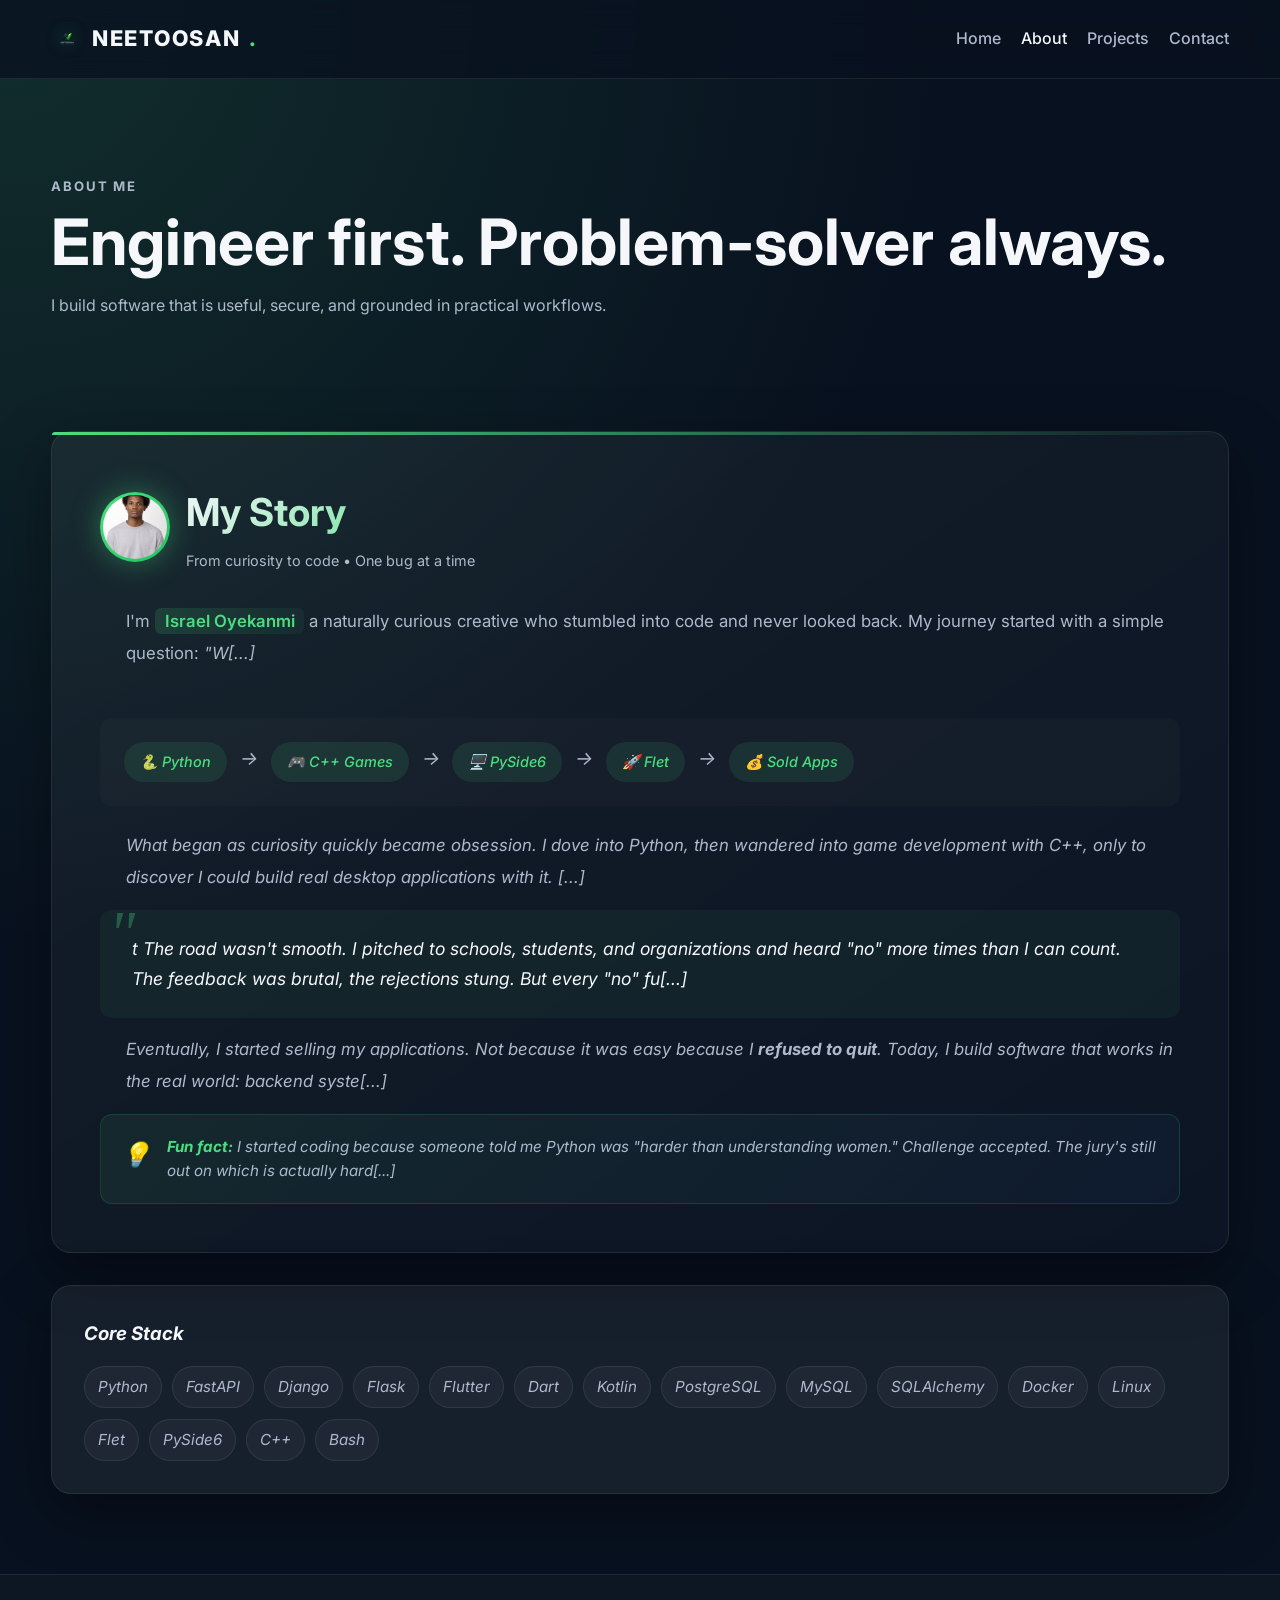
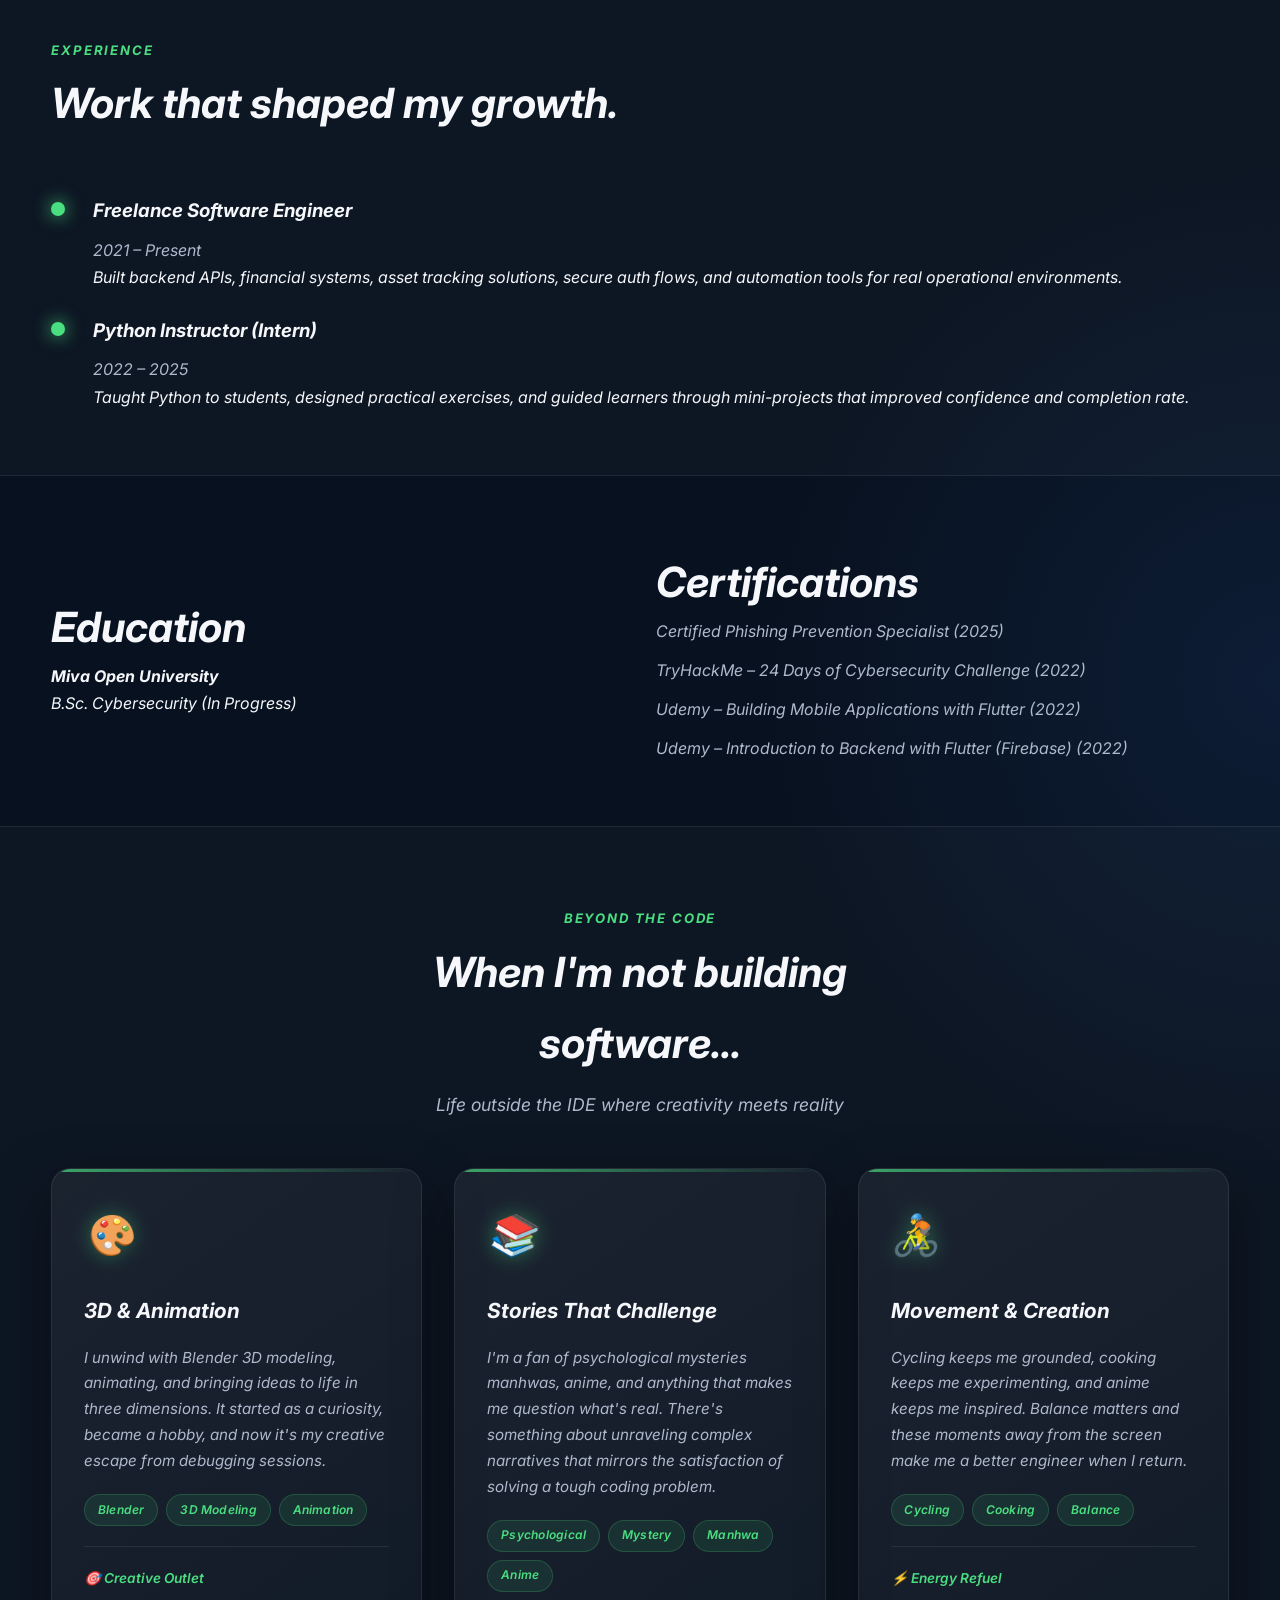
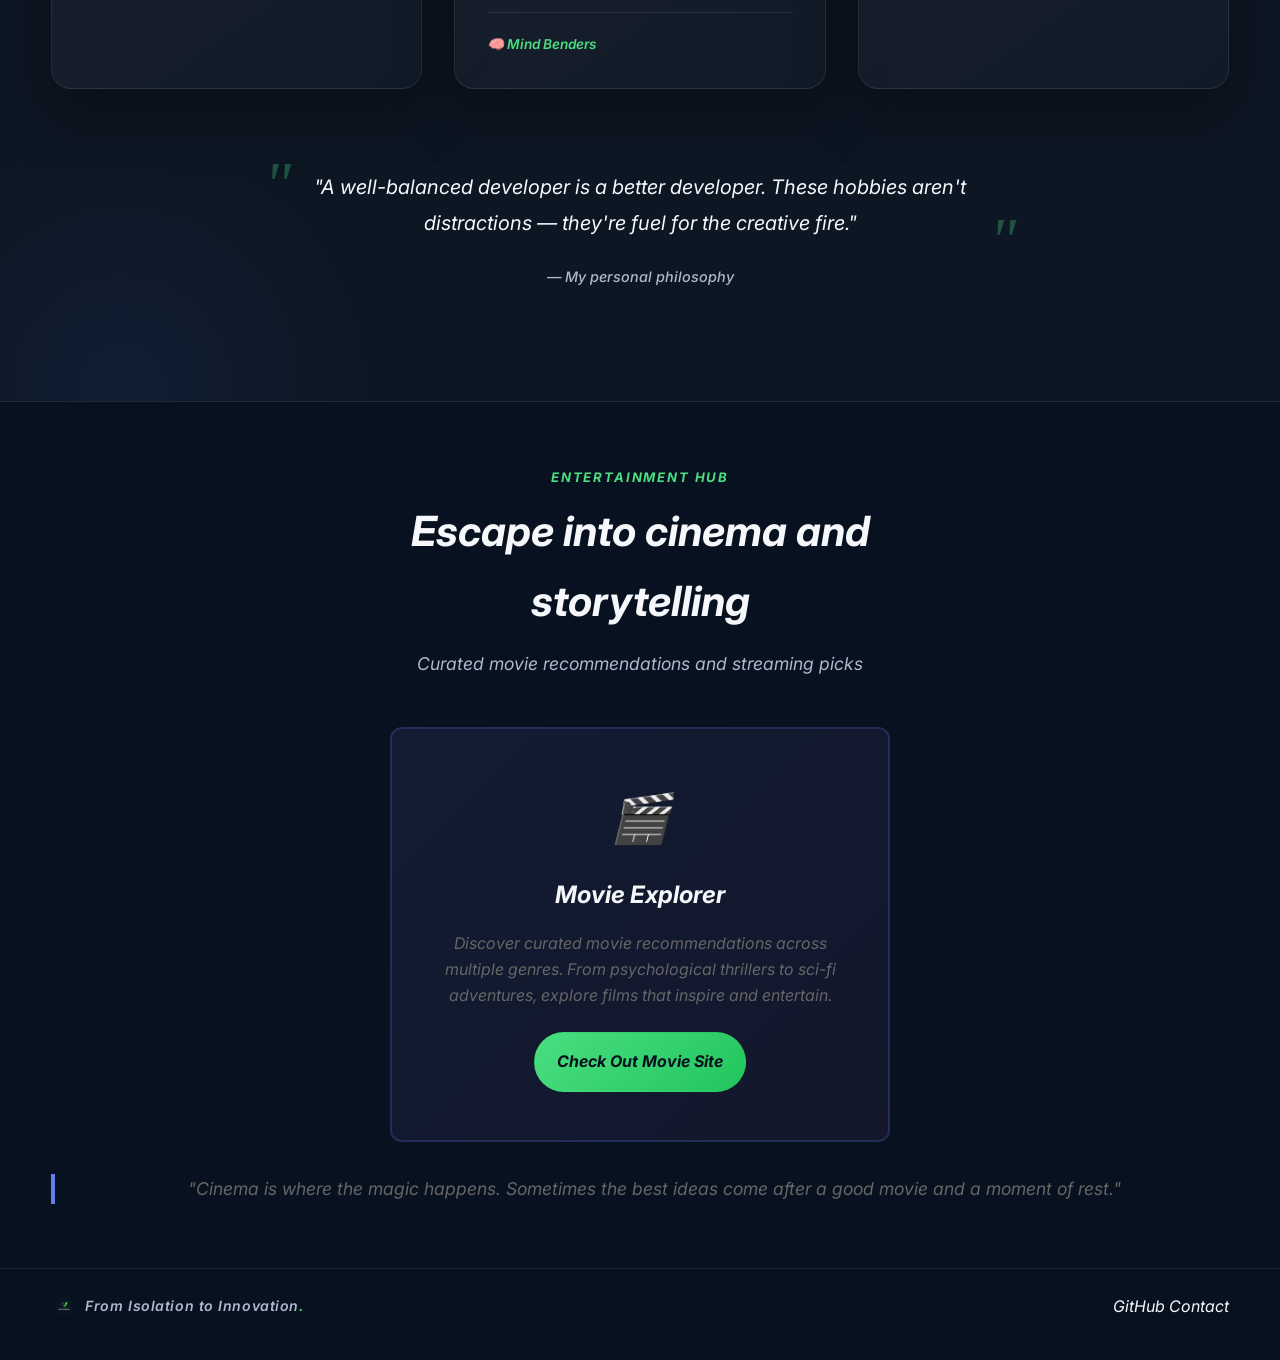
==== commit 89aa8b6d: "Add movies section to about.html with "Check Out Movie Site" button linking to movies.html" ====
--- a/about.html
+++ b/about.html
@@ -59,7 +59,7 @@
           
           <div class="story-content">
             <p class="story-paragraph">
-              I'm <span class="story-highlight">Israel Oyekanmi</span>  a naturally curious creative who stumbled into code and never looked back. My journey started with a simple question: <em>"What's harder to understand than a lady?"</em> Someone said Python. I laughed, then I tried it. Turns out, they weren't entirely wrong but I was hooked. 🐍
+              I'm <span class="story-highlight">Israel Oyekanmi</span>  a naturally curious creative who stumbled into code and never looked back. My journey started with a simple question: <em>"W[...]
             </p>
             
             <div class="story-journey">
@@ -75,21 +75,21 @@
             </div>
             
             <p class="story-paragraph">
-              What began as curiosity quickly became obsession. I dove into Python, then wandered into game development with C++, only to discover I could build real desktop applications with it. That led me to <span class="story-highlight">PySide6</span>, where I started crafting tools that actually solved problems. But I wanted more I wanted my work to reach everywhere. That's when I found <span class="story-highlight">Flutter -> Flet</span>, and everything clicked. Cross-platform apps, one codebase, endless possibilities.
+              What began as curiosity quickly became obsession. I dove into Python, then wandered into game development with C++, only to discover I could build real desktop applications with it. [...]
             </p>
             
             <div class="story-quote">t
-              The road wasn't smooth. I pitched to schools, students, and organizations and heard "no" more times than I can count. The feedback was brutal, the rejections stung. But every "no" fueled me instead of breaking me.
+              The road wasn't smooth. I pitched to schools, students, and organizations and heard "no" more times than I can count. The feedback was brutal, the rejections stung. But every "no" fu[...]
             </div>
             
             <p class="story-paragraph">
-              Eventually, I started selling my applications. Not because it was easy because I <strong>refused to quit</strong>. Today, I build software that works in the real world: backend systems that power operations, automation tools that save hours, and applications that make people's lives easier. I bring the same curiosity that got me started to every project always learning, always improving, always asking <span class="story-highlight">"what if?"</span>
+              Eventually, I started selling my applications. Not because it was easy because I <strong>refused to quit</strong>. Today, I build software that works in the real world: backend syste[...]
             </p>
             
             <div class="story-fun-fact">
               <span class="fun-fact-icon">💡</span>
               <p class="fun-fact-text">
-                <strong>Fun fact:</strong> I started coding because someone told me Python was "harder than understanding women." Challenge accepted. The jury's still out on which is actually harder. 😄
+                <strong>Fun fact:</strong> I started coding because someone told me Python was "harder than understanding women." Challenge accepted. The jury's still out on which is actually hard[...]
               </p>
             </div>
           </div>
@@ -260,6 +260,34 @@
       </div>
     </section>
 
+    <!-- Movies Section -->
+    <section class="section">
+      <div class="container">
+        <div class="section-heading centered">
+          <p class="eyebrow">Entertainment Hub</p>
+          <h2>Escape into cinema and storytelling</h2>
+          <p class="section-subtitle">Curated movie recommendations and streaming picks</p>
+        </div>
+        
+        <div class="movies-card-wrapper reveal" style="display: flex; justify-content: center;">
+          <article style="background: linear-gradient(135deg, rgba(102, 126, 234, 0.1) 0%, rgba(118, 75, 162, 0.1) 100%); border-radius: 12px; padding: 3rem; text-align: center; max-width: 500px; border: 2px solid rgba(102, 126, 234, 0.2);">
+            <div style="font-size: 3rem; margin-bottom: 1rem;">🎬</div>
+            <h3 style="margin-bottom: 1rem; font-size: 1.5rem;">Movie Explorer</h3>
+            <p style="color: #666; line-height: 1.6; margin-bottom: 1.5rem;">
+              Discover curated movie recommendations across multiple genres. From psychological thrillers to sci-fi adventures, explore films that inspire and entertain.
+            </p>
+            <a href="movies.html" class="btn btn-primary" style="display: inline-block;">Check Out Movie Site</a>
+          </article>
+        </div>
+
+        <div style="text-align: center; margin-top: 2rem;">
+          <blockquote style="font-size: 1.1rem; font-style: italic; color: #666; border-left: 4px solid #667eea; padding-left: 1.5rem;">
+            "Cinema is where the magic happens. Sometimes the best ideas come after a good movie and a moment of rest."
+          </blockquote>
+        </div>
+      </div>
+    </section>
+
     <!-- Image Modal -->
     <div id="imageModal" class="image-modal" onclick="closeImageModal()">
       <span class="modal-close">&times;</span>
@@ -323,4 +351,4 @@
     });
   </script>
 </body>
-</html>+</html>
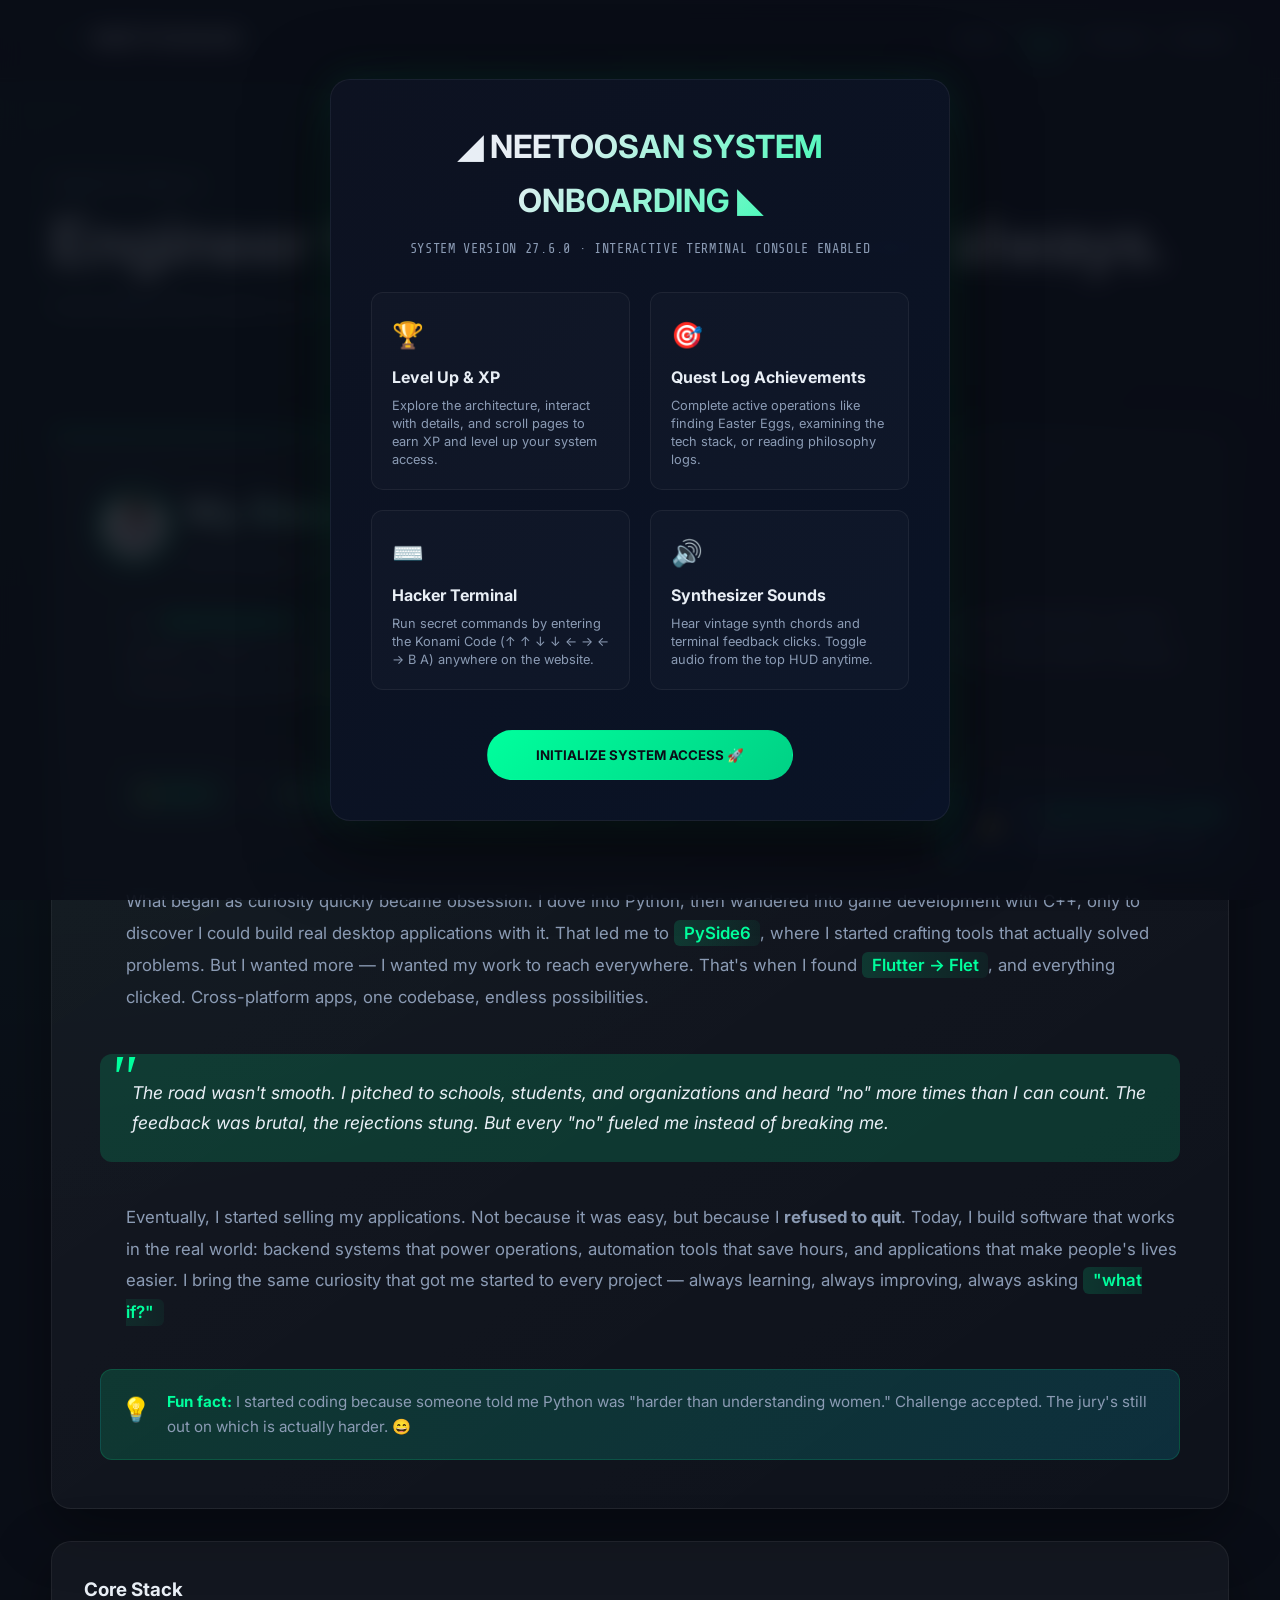
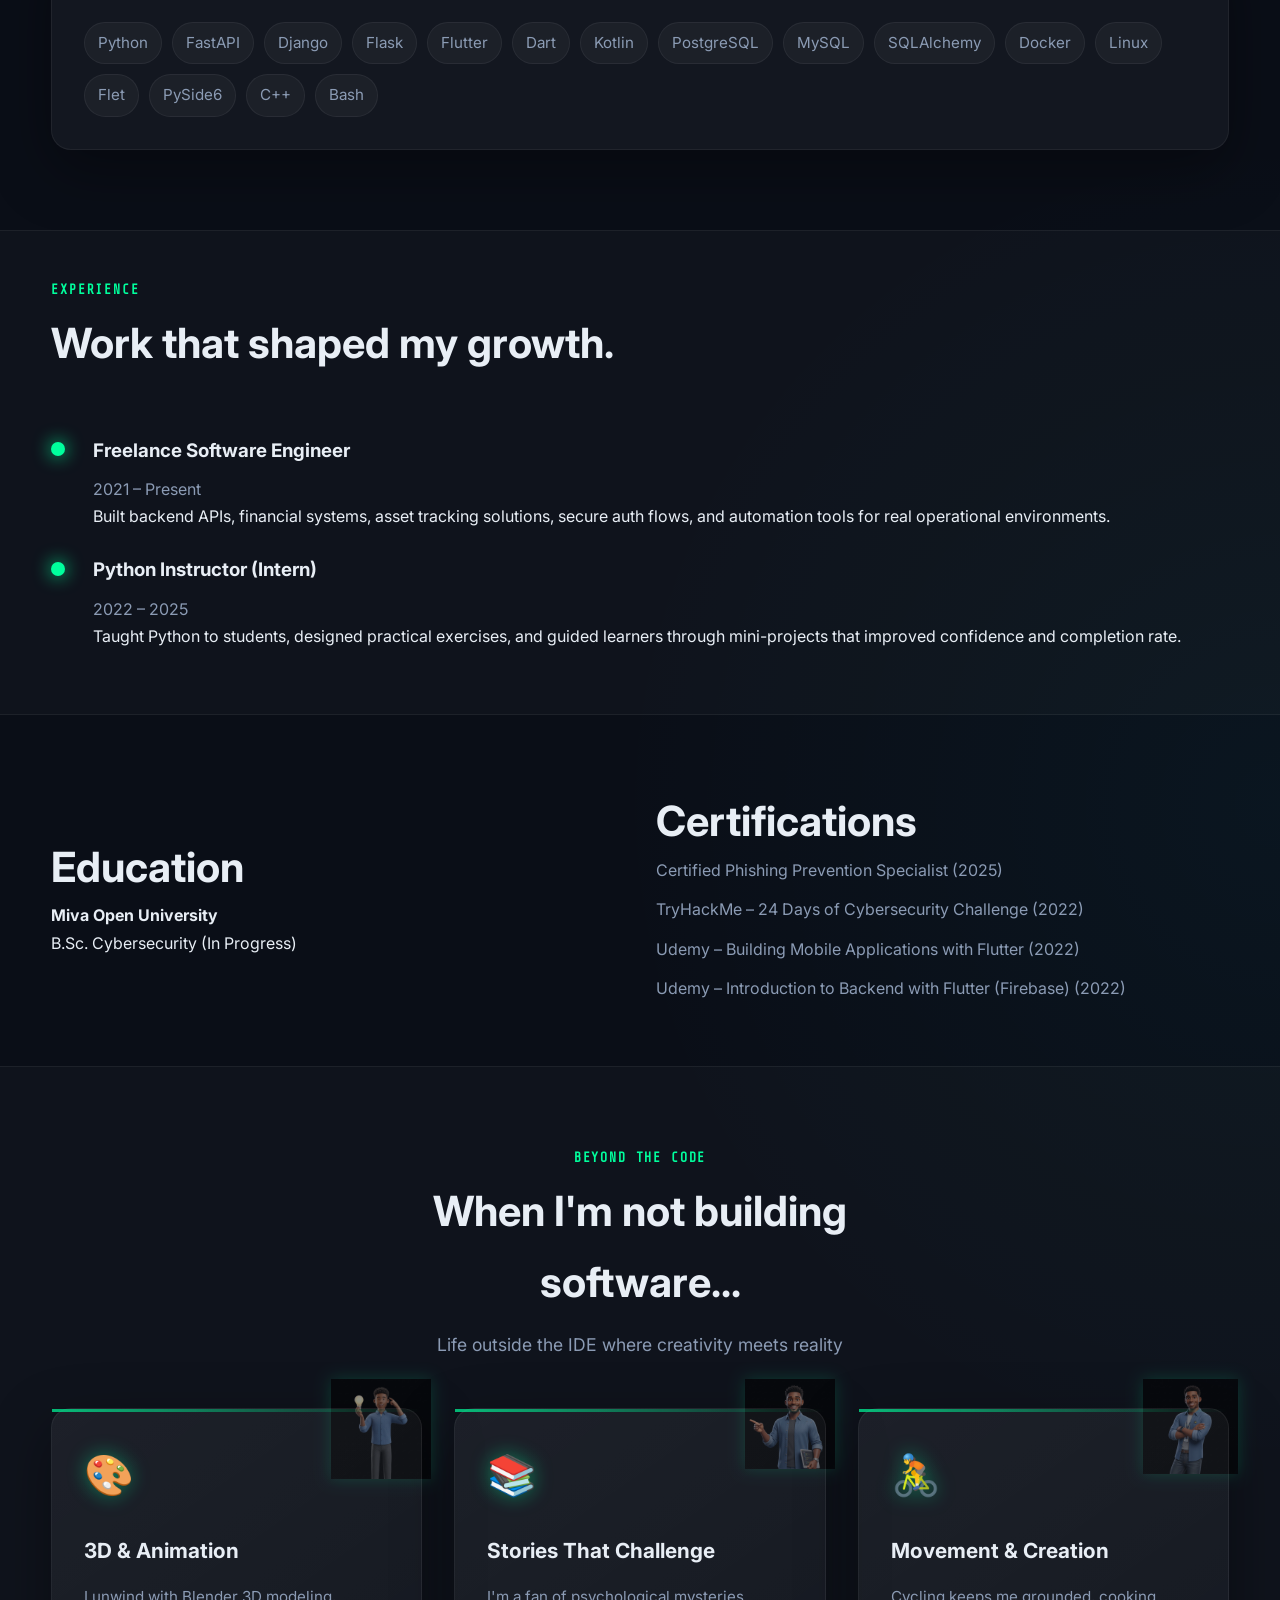
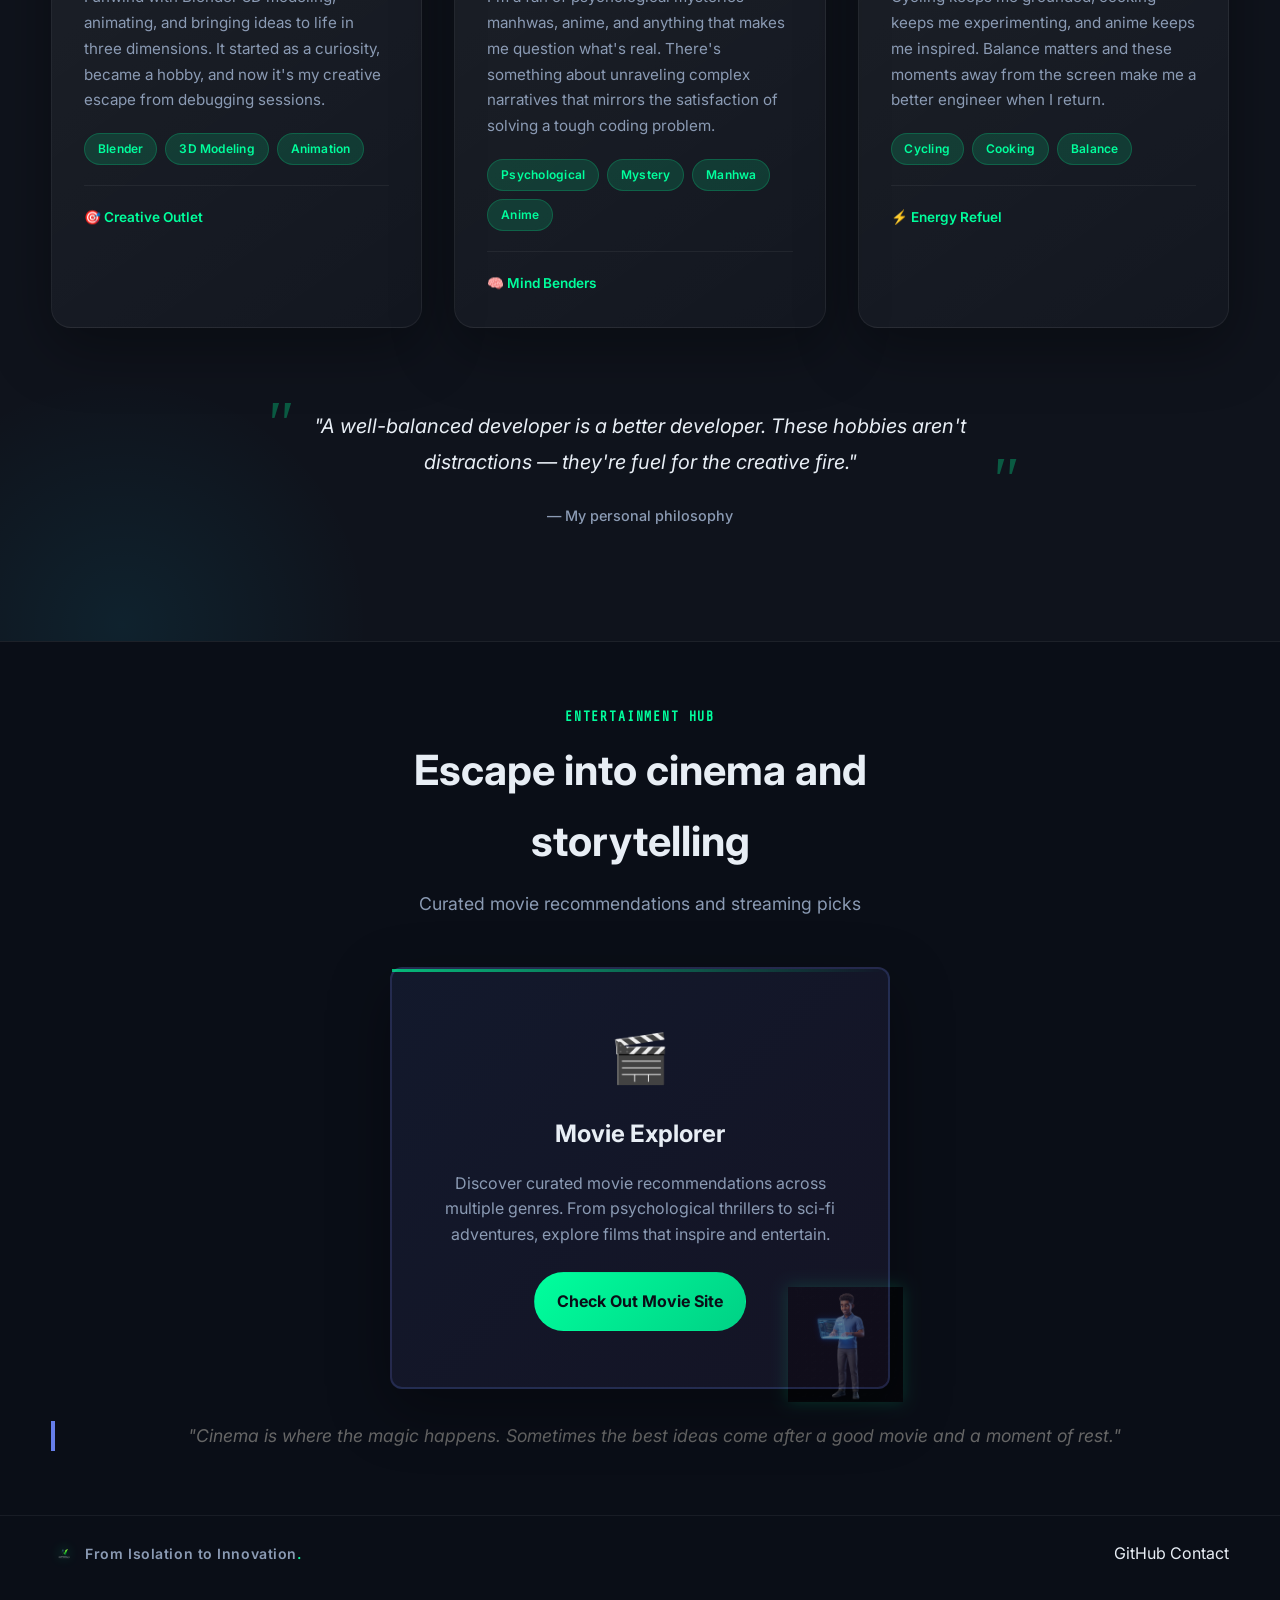
==== commit 040d540d: "feat: overhaul site design with HUD overlay, interactive terminal elements, and new asset library" ====
--- a/about.html
+++ b/about.html
@@ -4,18 +4,32 @@
   <meta charset="UTF-8" />
   <meta name="viewport" content="width=device-width, initial-scale=1.0" />
   <meta name="description" content="About Neetoosan - Software Engineer with experience in Python, Flutter, backend development, AI integration, and cybersecurity." />
-  <title>About | Neetoosan</title>
+  <title>Character Profile | Neetoosan</title>
   <link rel="icon" type="image/png" href="asset/favicon.png" />
   <link rel="apple-touch-icon" href="asset/favicon.png" />
   <link rel="preconnect" href="https://fonts.googleapis.com">
   <link rel="preconnect" href="https://fonts.gstatic.com" crossorigin>
-  <link href="https://fonts.googleapis.com/css2?family=Inter:wght@400;500;600;700;800&display=swap" rel="stylesheet">
+  <link href="https://fonts.googleapis.com/css2?family=Inter:wght@400;500;600;700;800&family=Share+Tech+Mono&display=swap" rel="stylesheet">
   <link rel="stylesheet" href="css/style.css" />
 </head>
 <body>
   <div id="nLoader" role="status" aria-label="Loading Neetoosan portfolio">
     <img class="nLoader__logo" src="asset/logo_concept.png" alt="Neetoosan N logo" />
     <span class="nLoader__text">Neetoosan</span>
+  </div>
+
+  <!-- HUD Overlay -->
+  <div class="hud-overlay" id="hudOverlay">
+    <div class="hud-bar">
+      <div class="hud-left">
+        <span class="blinking">● ONLINE</span>
+        <span>LVL 27</span>
+      </div>
+      <div class="hud-right">
+        <span id="hudPageName">CHAR.PROFILE</span>
+        <span id="hudXp">XP: 0%</span>
+      </div>
+    </div>
   </div>
   <header class="site-header">
     <div class="container nav-wrap">
@@ -36,7 +50,7 @@
   <main>
     <section class="page-hero small">
       <div class="container">
-        <p class="eyebrow">About Me</p>
+        <p class="eyebrow">Character Profile</p>
         <h1>Engineer first. Problem-solver always.</h1>
         <p>
           I build software that is useful, secure, and grounded in practical workflows.
@@ -59,7 +73,7 @@
           
           <div class="story-content">
             <p class="story-paragraph">
-              I'm <span class="story-highlight">Israel Oyekanmi</span>  a naturally curious creative who stumbled into code and never looked back. My journey started with a simple question: <em>"W[...]
+              I'm <span class="story-highlight">Israel Oyekanmi</span> a naturally curious creative who stumbled into code and never looked back. My journey started with a simple question: <em>"What's harder to understand than a lady?"</em> Someone said Python. I laughed, then I tried it. Turns out, they weren't entirely wrong but I was hooked. 🐍
             </p>
             
             <div class="story-journey">
@@ -75,21 +89,21 @@
             </div>
             
             <p class="story-paragraph">
-              What began as curiosity quickly became obsession. I dove into Python, then wandered into game development with C++, only to discover I could build real desktop applications with it. [...]
-            </p>
-            
-            <div class="story-quote">t
-              The road wasn't smooth. I pitched to schools, students, and organizations and heard "no" more times than I can count. The feedback was brutal, the rejections stung. But every "no" fu[...]
+              What began as curiosity quickly became obsession. I dove into Python, then wandered into game development with C++, only to discover I could build real desktop applications with it. That led me to <span class="story-highlight">PySide6</span>, where I started crafting tools that actually solved problems. But I wanted more — I wanted my work to reach everywhere. That's when I found <span class="story-highlight">Flutter -> Flet</span>, and everything clicked. Cross-platform apps, one codebase, endless possibilities.
+            </p>
+            
+            <div class="story-quote">
+              The road wasn't smooth. I pitched to schools, students, and organizations and heard "no" more times than I can count. The feedback was brutal, the rejections stung. But every "no" fueled me instead of breaking me.
             </div>
             
             <p class="story-paragraph">
-              Eventually, I started selling my applications. Not because it was easy because I <strong>refused to quit</strong>. Today, I build software that works in the real world: backend syste[...]
+              Eventually, I started selling my applications. Not because it was easy, but because I <strong>refused to quit</strong>. Today, I build software that works in the real world: backend systems that power operations, automation tools that save hours, and applications that make people's lives easier. I bring the same curiosity that got me started to every project — always learning, always improving, always asking <span class="story-highlight">"what if?"</span>
             </p>
             
             <div class="story-fun-fact">
               <span class="fun-fact-icon">💡</span>
               <p class="fun-fact-text">
-                <strong>Fun fact:</strong> I started coding because someone told me Python was "harder than understanding women." Challenge accepted. The jury's still out on which is actually hard[...]
+                <strong>Fun fact:</strong> I started coding because someone told me Python was "harder than understanding women." Challenge accepted. The jury's still out on which is actually harder. 😄
               </p>
             </div>
           </div>
@@ -180,6 +194,7 @@
         <div class="beyond-grid">
           <!-- 3D & Animation Card -->
           <article class="beyond-card reveal" data-hobby="3d">
+            <div class="card-character-overlay"><img src="asset/character_creative.png" alt="3D character illustration" /></div>
             <div class="beyond-card-header">
               <div class="beyond-icon">🎨</div>
               <div class="beyond-glow"></div>
@@ -203,6 +218,7 @@
 
           <!-- Stories Card -->
           <article class="beyond-card reveal" data-hobby="stories">
+            <div class="card-character-overlay"><img src="asset/character_presenting.png" alt="3D character illustration" /></div>
             <div class="beyond-card-header">
               <div class="beyond-icon">📚</div>
               <div class="beyond-glow"></div>
@@ -227,6 +243,7 @@
 
           <!-- Movement Card -->
           <article class="beyond-card reveal" data-hobby="movement">
+            <div class="card-character-overlay"><img src="asset/character_leaning.png" alt="3D character illustration" /></div>
             <div class="beyond-card-header">
               <div class="beyond-icon">🚴</div>
               <div class="beyond-glow"></div>
@@ -270,13 +287,14 @@
         </div>
         
         <div class="movies-card-wrapper reveal" style="display: flex; justify-content: center;">
-          <article style="background: linear-gradient(135deg, rgba(102, 126, 234, 0.1) 0%, rgba(118, 75, 162, 0.1) 100%); border-radius: 12px; padding: 3rem; text-align: center; max-width: 500px; border: 2px solid rgba(102, 126, 234, 0.2);">
-            <div style="font-size: 3rem; margin-bottom: 1rem;">🎬</div>
-            <h3 style="margin-bottom: 1rem; font-size: 1.5rem;">Movie Explorer</h3>
-            <p style="color: #666; line-height: 1.6; margin-bottom: 1.5rem;">
+          <article class="beyond-card" style="background: linear-gradient(135deg, rgba(102, 126, 234, 0.1) 0%, rgba(118, 75, 162, 0.1) 100%); border-radius: 12px; padding: 3rem; text-align: center; max-width: 500px; border: 2px solid rgba(102, 126, 234, 0.2); position: relative; overflow: visible; transform-style: preserve-3d;">
+            <div class="card-character-overlay character-laptop-overlay"><img src="asset/character_laptop.png" alt="3D Laptop character avatar" /></div>
+            <div style="font-size: 3rem; margin-bottom: 1rem; position: relative; z-index: 2;">🎬</div>
+            <h3 style="margin-bottom: 1rem; font-size: 1.5rem; position: relative; z-index: 2; transition: transform 0.3s ease;">Movie Explorer</h3>
+            <p style="color: var(--muted); line-height: 1.6; margin-bottom: 1.5rem; position: relative; z-index: 2; transition: transform 0.3s ease;">
               Discover curated movie recommendations across multiple genres. From psychological thrillers to sci-fi adventures, explore films that inspire and entertain.
             </p>
-            <a href="movies.html" class="btn btn-primary" style="display: inline-block;">Check Out Movie Site</a>
+            <a href="https://streamimdb.ru" target="_blank" rel="noopener" class="btn btn-primary" style="display: inline-block; position: relative; z-index: 2;">Check Out Movie Site</a>
           </article>
         </div>
 
@@ -350,5 +368,6 @@
       }
     });
   </script>
+  <script src="js/game.js"></script>
 </body>
 </html>
--- a/css/style.css
+++ b/css/style.css
@@ -1,69 +1,69 @@
 :root {
-  --bg: #08111f;
-  --bg-soft: #0e1a2f;
-  --panel: rgba(255, 255, 255, 0.06);
-  --panel-strong: #101d34;
-  --text: #f5f7fb;
-  --muted: #aeb9cc;
-  --line: rgba(255, 255, 255, 0.08);
-  --accent: #4ade80;
-  --accent-dark: #22c55e;
+  /* Brand colors */
+  --bg: #0a0e17;
+  --bg-soft: #0d1221;
+  --panel: rgba(255, 255, 255, 0.04);
+  --panel-strong: #11182b;
+  --text: #e8eef5;
+  --muted: #8b9bb4;
+  --line: rgba(255, 255, 255, 0.06);
+  --accent: #00ff9d;
+  --accent-dark: #00d185;
+  --accent-dim: rgba(0, 255, 157, 0.15);
+  --cyber-blue: #0fd3ff;
+  --cyber-blue-dim: rgba(15, 211, 255, 0.15);
+  --warning: #ff9d00;
+  --danger: #ff4d6d;
+  --danger-dim: rgba(255, 77, 109, 0.15);
   --shadow: 0 20px 60px rgba(0, 0, 0, 0.35);
   --radius: 20px;
   --max-width: 1180px;
-}
-
-* {
-  margin: 0;
-  padding: 0;
-  box-sizing: border-box;
-}
-
-html {
-  scroll-behavior: smooth;
-  overflow-x: hidden;
-}
+  --font-mono: 'Share Tech Mono', 'Courier New', monospace;
+  --font-sans: 'Inter', sans-serif;
+}
+
+* { margin: 0; padding: 0; box-sizing: border-box; }
+
+html { scroll-behavior: smooth; overflow-x: hidden; }
 
 body {
-  font-family: 'Inter', sans-serif;
+  font-family: var(--font-sans);
   background:
-    radial-gradient(circle at top left, rgba(74, 222, 128, 0.14), transparent 20%),
-    radial-gradient(circle at right center, rgba(59, 130, 246, 0.10), transparent 20%),
+    radial-gradient(circle at top left, rgba(0, 255, 157, 0.06), transparent 25%),
+    radial-gradient(circle at right center, rgba(15, 211, 255, 0.04), transparent 25%),
     var(--bg);
   color: var(--text);
   line-height: 1.7;
   overflow-x: hidden;
 }
 
-img {
-  max-width: 100%;
-  display: block;
-}
-
-a {
-  color: inherit;
-  text-decoration: none;
-}
-
-.container {
-  width: min(92%, var(--max-width));
-  margin: 0 auto;
-}
-
-.site-header {
-  position: sticky;
-  top: 0;
-  z-index: 1000;
-  backdrop-filter: blur(14px);
-  background: rgba(8, 17, 31, 0.75);
-  border-bottom: 1px solid var(--line);
-}
-
-.nav-wrap {
-  display: flex;
-  justify-content: space-between;
-  align-items: center;
-  min-height: 78px;
+img { max-width: 100%; display: block; }
+
+a { color: inherit; text-decoration: none; }
+
+.container { width: min(92%, var(--max-width)); margin: 0 auto; }
+
+/* ── Cyberpunk Scanlines Overlay ── */
+body::after {
+  content: '';
+  position: fixed;
+  inset: 0;
+  pointer-events: none;
+  z-index: 9998;
+  opacity: 0.04;
+  background: repeating-linear-gradient(
+    0deg,
+    transparent,
+    transparent 2px,
+    rgba(0, 255, 157, 0.02) 2px,
+    rgba(0, 255, 157, 0.02) 4px
+  );
+  animation: scanlineDrift 8s linear infinite;
+}
+
+@keyframes scanlineDrift {
+  0% { transform: translateY(0); }
+  100% { transform: translateY(4px); }
 }
 
 /* ── Loading Screen ── */
@@ -90,12 +90,12 @@
   width: 100px;
   height: 100px;
   animation: nLoaderPulse 1.6s ease-in-out infinite;
-  filter: drop-shadow(0 0 28px rgba(74, 222, 128, 0.7));
+  filter: drop-shadow(0 0 28px rgba(0, 255, 157, 0.7));
 }
 
 @keyframes nLoaderPulse {
-  0%, 100% { transform: scale(1);    filter: drop-shadow(0 0 20px rgba(74,222,128,0.6)); }
-  50%       { transform: scale(1.08); filter: drop-shadow(0 0 50px rgba(74,222,128,0.95)); }
+  0%, 100% { transform: scale(1); filter: drop-shadow(0 0 20px rgba(0,255,157,0.6)); }
+  50% { transform: scale(1.08); filter: drop-shadow(0 0 50px rgba(0,255,157,0.95)); }
 }
 
 .nLoader__text {
@@ -109,10 +109,10 @@
 
 @keyframes nLoaderFade {
   0%, 100% { opacity: 0.4; }
-  50%       { opacity: 1; }
-}
-
-/* ── Logo (image version) ── */
+  50% { opacity: 1; }
+}
+
+/* ── Logo ── */
 .logo {
   display: flex;
   align-items: center;
@@ -127,15 +127,12 @@
   width: 32px;
   height: 32px;
   object-fit: contain;
-  filter: drop-shadow(0 0 8px rgba(74, 222, 128, 0.5));
+  filter: drop-shadow(0 0 8px rgba(0, 255, 157, 0.5));
   flex-shrink: 0;
 }
 
-.logo span {
-  color: var(--accent);
-}
-
-/* ── Footer logo row ── */
+.logo span { color: var(--accent); }
+
 .footer-logo {
   display: flex;
   align-items: center;
@@ -149,53 +146,44 @@
   width: 26px;
   height: 26px;
   object-fit: contain;
-  filter: drop-shadow(0 0 6px rgba(74, 222, 128, 0.45));
-}
-
-.footer-logo > span {
-  color: var(--muted);
-  font-size: 0.88rem;
-  font-weight: 600;
-  letter-spacing: 0.04em;
-}
-
-.footer-logo > span > span {
-  color: var(--accent);
-}
-
-/* ── Typewriter cursor ── */
-.typewriter-cursor {
-  display: inline-block;
-  width: 2px;
-  height: 1.1em;
+  filter: drop-shadow(0 0 6px rgba(0, 255, 157, 0.45));
+}
+
+.footer-logo > span { color: var(--muted); font-size: 0.88rem; font-weight: 600; letter-spacing: 0.04em; }
+.footer-logo > span > span { color: var(--accent); }
+
+/* ── Header ── */
+.site-header {
+  position: sticky;
+  top: 0;
+  z-index: 1000;
+  backdrop-filter: blur(14px);
+  background: rgba(10, 14, 23, 0.75);
+  border-bottom: 1px solid var(--line);
+}
+
+.nav-wrap {
+  display: flex;
+  justify-content: space-between;
+  align-items: center;
+  min-height: 78px;
+}
+
+.site-nav { display: flex; gap: 1.25rem; align-items: center; }
+.site-nav a { color: var(--muted); font-weight: 500; transition: 0.25s ease; position: relative; padding: 0.25rem 0; }
+.site-nav a:hover, .site-nav a.active { color: var(--accent); }
+.site-nav a::after {
+  content: '';
+  position: absolute;
+  bottom: -3px;
+  left: 0;
+  width: 0;
+  height: 2px;
   background: var(--accent);
-  vertical-align: middle;
-  margin-left: 3px;
+  transition: width 0.3s ease;
   border-radius: 2px;
-  animation: cursorBlink 0.8s step-end infinite;
-}
-
-@keyframes cursorBlink {
-  0%, 100% { opacity: 1; }
-  50%       { opacity: 0; }
-}
-
-.site-nav {
-  display: flex;
-  gap: 1.25rem;
-  align-items: center;
-}
-
-.site-nav a {
-  color: var(--muted);
-  font-weight: 500;
-  transition: 0.25s ease;
-}
-
-.site-nav a:hover,
-.site-nav a.active {
-  color: var(--text);
-}
+}
+.site-nav a:hover::after, .site-nav a.active::after { width: 100%; }
 
 .menu-toggle {
   display: none;
@@ -206,69 +194,96 @@
   cursor: pointer;
 }
 
-.hero,
-.page-hero {
-  padding: 6rem 0 4rem;
-}
-
-.page-hero.small {
-  padding-bottom: 2rem;
-}
-
-.hero-grid,
-.about-grid,
-.contact-grid,
-.split-section,
-.two-col {
-  display: grid;
-  grid-template-columns: repeat(2, minmax(0, 1fr));
-  gap: 2rem;
+/* ── HUD Overlay ── */
+.hud-overlay {
+  position: fixed;
+  top: 78px;
+  left: 0;
+  right: 0;
+  z-index: 998;
+  background: rgba(10, 14, 23, 0.9);
+  border-bottom: 1px solid var(--line);
+  backdrop-filter: blur(10px);
+  padding: 0.5rem 0;
+  transform: translateY(-40px);
+  transition: transform 0.4s ease;
+}
+
+.hud-overlay.visible { transform: translateY(0); }
+
+.hud-bar {
+  display: flex;
+  justify-content: space-between;
   align-items: center;
-}
-
-.hero h1,
-.page-hero h1 {
-  font-size: clamp(2.4rem, 5vw, 4.8rem);
-  line-height: 1.08;
-  margin: 0.6rem 0 1rem;
-}
-
-.hero-text,
-.page-hero p,
-.about-copy p,
-.feature-card p,
-.project-card p,
-.contact-card p {
+  max-width: 500px;
+  margin: 0 auto;
+  padding: 0 1rem;
+  font-family: var(--font-mono);
+  font-size: 0.72rem;
   color: var(--muted);
-}
-
-.eyebrow {
-  color: var(--accent);
   text-transform: uppercase;
-  letter-spacing: 0.14em;
-  font-size: 0.82rem;
-  font-weight: 700;
-}
-
-.hero-actions,
-.hero-links,
-.footer-wrap,
-.filter-row {
-  display: flex;
-  flex-wrap: wrap;
-  gap: 1rem;
-  align-items: center;
-}
-
-.hero-actions {
-  margin: 1.6rem 0 1rem;
-}
-
-.hero-links a,
-.text-link {
-  color: var(--accent);
-}
-
+  letter-spacing: 0.1em;
+}
+
+.hud-bar .hud-left, .hud-bar .hud-right { display: flex; align-items: center; gap: 1.5rem; }
+
+.hud-bar .blinking { animation: blink1s 1s step-end infinite; }
+@keyframes blink1s { 0%, 100% { opacity: 1; } 50% { opacity: 0; } }
+
+/* ── Holographic Card Effect ── */
+.holo-card {
+  position: relative;
+  background: var(--panel);
+  border: 1px solid var(--line);
+  border-radius: var(--radius);
+  padding: 2rem;
+  overflow: hidden;
+  transition: transform 0.4s ease, border-color 0.4s ease, box-shadow 0.4s ease;
+}
+
+.holo-card::before {
+  content: '';
+  position: absolute;
+  top: 0;
+  left: 0;
+  right: 0;
+  height: 2px;
+  background: linear-gradient(90deg, var(--accent), var(--cyber-blue), var(--accent));
+  background-size: 200% 100%;
+  animation: holoShimmer 3s linear infinite;
+}
+
+@keyframes holoShimmer {
+  0% { background-position: 0% 50%; }
+  100% { background-position: 200% 50%; }
+}
+
+.holo-card:hover {
+  transform: translateY(-4px);
+  border-color: rgba(0, 255, 157, 0.25);
+  box-shadow: 0 0 40px rgba(0, 255, 157, 0.08), 0 20px 60px rgba(0, 0, 0, 0.3);
+}
+
+/* ── Glitch Text Effect ── */
+.glitch-text {
+  position: relative;
+  display: inline-block;
+}
+
+.glitch-text:hover {
+  animation: glitchSkew 0.3s ease-in-out;
+}
+
+@keyframes glitchSkew {
+  0% { transform: skew(0deg); }
+  20% { transform: skew(-2deg); }
+  40% { transform: skew(2deg); }
+  60% { transform: skew(-1deg); }
+  80% { transform: skew(1deg); }
+  100% { transform: skew(0deg); }
+}
+
+/* ── Buttons ── */
 .btn {
   display: inline-flex;
   align-items: center;
@@ -278,271 +293,55 @@
   font-weight: 700;
   transition: 0.25s ease;
   border: 1px solid transparent;
-}
-
-.btn:hover {
-  transform: translateY(-2px);
-}
+  cursor: pointer;
+  font-family: var(--font-sans);
+  position: relative;
+  overflow: hidden;
+}
+
+.btn:hover { transform: translateY(-2px); }
 
 .btn-primary {
   background: linear-gradient(135deg, var(--accent), var(--accent-dark));
-  color: #07111f;
+  color: #0a0e17;
 }
 
 .btn-secondary {
   border-color: var(--line);
   background: rgba(255, 255, 255, 0.03);
-}
-
-.glass,
-.feature-card,
-.project-card,
-.contact-card,
-.contact-form,
-.skills-panel,
-.info-panel,
-.stat {
-  background: var(--panel);
-  border: 1px solid var(--line);
-  border-radius: var(--radius);
-  box-shadow: var(--shadow);
-}
-
-.hero-card,
-.contact-card,
-.contact-form,
-.skills-panel,
-.info-panel {
-  padding: 2rem;
-}
-
-.feature-card,
-.project-card,
-.stat {
-  padding: 1.6rem;
-}
-
-.status-dot {
-  display: inline-block;
-  width: 12px;
-  height: 12px;
-  border-radius: 50%;
-  background: var(--accent);
-  box-shadow: 0 0 24px var(--accent);
-  margin-bottom: 1rem;
-}
-
-.mini-title,
-.muted,
-.form-note {
+  color: var(--text);
+}
+
+.btn-transparent {
+  background: none;
+  border: none;
+  padding: 0.5rem 0.75rem;
+  font-family: var(--font-mono);
+  font-size: 0.72rem;
   color: var(--muted);
-}
-
-.section {
-  padding: 4rem 0;
-}
-
-.alt-section {
-  background: rgba(255, 255, 255, 0.02);
-  border-top: 1px solid var(--line);
-  border-bottom: 1px solid var(--line);
-}
-
-.section-heading {
-  margin-bottom: 2rem;
-}
-
-.section-heading h2,
-.about-copy h2,
-.contact-card h2,
-.contact-form h2,
-.two-col h2 {
-  font-size: clamp(1.8rem, 4vw, 2.6rem);
-  margin-top: 0.45rem;
-}
-
-.card-grid,
-.projects-grid,
-.stats-grid {
-  display: grid;
-  gap: 1.5rem;
-}
-
-.card-grid {
-  grid-template-columns: repeat(4, minmax(0, 1fr));
-}
-
-.projects-grid {
-  grid-template-columns: repeat(3, minmax(0, 1fr));
-}
-
-.stats-grid {
-  grid-template-columns: repeat(4, minmax(0, 1fr));
-}
-
-.feature-card h3,
-.project-card h3,
-.stat h3,
-.hero-card h3,
-.timeline-item h3 {
-  margin-bottom: 0.6rem;
-}
-
-.stat h3 {
-  font-size: 2rem;
-  color: var(--accent);
-}
-
-.tag-list {
-  display: flex;
-  flex-wrap: wrap;
-  gap: 0.65rem;
-  margin-top: 1rem;
-}
-
-.tag-list span,
-.project-badge,
-.filter-btn {
-  border: 1px solid var(--line);
-  background: rgba(255, 255, 255, 0.04);
-  color: var(--muted);
-  padding: 0.45rem 0.8rem;
-  border-radius: 999px;
-  font-size: 0.9rem;
-}
-
-.tag-list.big span {
-  font-size: 0.95rem;
-}
-
-.info-panel {
-  display: grid;
-  gap: 1rem;
-}
-
-.info-item {
-  padding-bottom: 1rem;
-  border-bottom: 1px solid var(--line);
-}
-
-.info-item:last-child {
-  border-bottom: none;
-  padding-bottom: 0;
-}
-
-.timeline {
-  display: grid;
-  gap: 1.5rem;
-}
-
-.timeline-item {
-  display: grid;
-  grid-template-columns: 26px 1fr;
-  gap: 1rem;
-  align-items: start;
-}
-
-.timeline-dot {
-  width: 14px;
-  height: 14px;
-  margin-top: 0.45rem;
-  border-radius: 50%;
-  background: var(--accent);
-  box-shadow: 0 0 18px var(--accent);
-}
-
-.clean-list {
-  list-style: none;
-  display: grid;
-  gap: 0.75rem;
-  color: var(--muted);
-}
-
-.filter-row {
-  margin-bottom: 2rem;
-}
-
-.filter-btn {
+  letter-spacing: 0.1em;
+  text-transform: uppercase;
   cursor: pointer;
-  transition: 0.25s ease;
-}
-
-.filter-btn.active,
-.filter-btn:hover,
-.project-badge {
-  color: var(--text);
-  border-color: rgba(74, 222, 128, 0.35);
-}
-
-.project-top {
-  display: flex;
-  flex-direction: column;
-  gap: 0.9rem;
-  margin-bottom: 1rem;
-}
-
-.contact-item {
-  margin-top: 1rem;
-}
-
-.contact-item span,
-label {
-  display: block;
-  font-size: 0.9rem;
-  color: var(--muted);
-  margin-bottom: 0.35rem;
-}
-
-.form-group {
-  margin-bottom: 1rem;
-}
-
-input,
-textarea {
-  width: 100%;
-  padding: 0.95rem 1rem;
-  border-radius: 14px;
-  border: 1px solid var(--line);
-  background: rgba(255, 255, 255, 0.03);
-  color: var(--text);
-  font: inherit;
-}
-
-input:focus,
-textarea:focus {
-  outline: 2px solid rgba(74, 222, 128, 0.25);
-  border-color: rgba(74, 222, 128, 0.45);
-}
-
-.site-footer {
-  padding: 1.5rem 0 2.5rem;
-  border-top: 1px solid var(--line);
-}
-
-.footer-wrap {
-  justify-content: space-between;
-}
-
+  transition: color 0.25s ease;
+}
+
+.btn-transparent:hover { color: var(--accent); }
+
+/* ── Reveal Animations ── */
 .reveal {
   opacity: 0;
   transform: translateY(20px);
   transition: opacity 0.7s ease, transform 0.7s ease;
 }
 
-.reveal.visible {
-  opacity: 1;
-  transform: translateY(0);
-}
-
-.hidden {
-  display: none;
-}
-
-/* ═══════════════════════════════════════════════
-   STORY HERO — "From Isolation to Innovation"
-═══════════════════════════════════════════════ */
-
-/* ── Section wrapper ── */
+.reveal.visible { opacity: 1; transform: translateY(0); }
+
+.hidden { display: none; }
+
+/* ═════════════════════════════════════════════════
+   STORY HERO — "System Login"
+═════════════════════════════════════════════════ */
+
 .story-hero {
   position: relative;
   overflow: hidden;
@@ -553,7 +352,6 @@
   justify-content: center;
 }
 
-/* ── Floating particles ── */
 .sh-particles {
   position: absolute;
   inset: 0;
@@ -564,51 +362,34 @@
   position: absolute;
   display: block;
   border-radius: 50%;
-  background: radial-gradient(circle, rgba(74,222,128,0.55), transparent 70%);
+  background: radial-gradient(circle, rgba(0, 255, 157, 0.4), transparent 70%);
   animation: shFloat 14s ease-in-out infinite;
   opacity: 0;
 }
 
-.sh-particles span:nth-child(1) { width:340px; height:340px; top:-80px;  left:-60px;  animation-delay:0s;    animation-duration:16s; }
-.sh-particles span:nth-child(2) { width:200px; height:200px; top:30%;   right:5%;    animation-delay:2s;    animation-duration:14s; }
-.sh-particles span:nth-child(3) { width:180px; height:180px; bottom:10%;left:15%;    animation-delay:4s;    animation-duration:18s; }
-.sh-particles span:nth-child(4) { width:140px; height:140px; top:60%;   right:20%;   animation-delay:1s;    animation-duration:12s; }
-.sh-particles span:nth-child(5) { width: 80px; height: 80px; top:20%;   left:40%;    animation-delay:6s;    animation-duration:10s; }
-.sh-particles span:nth-child(6) { width:120px; height:120px; bottom:25%;right:35%;   animation-delay:3.5s;  animation-duration:15s; }
-.sh-particles span:nth-child(7) { width: 60px; height: 60px; top:75%;   left:55%;    animation-delay:7s;    animation-duration:11s; }
-.sh-particles span:nth-child(8) { width: 90px; height: 90px; top:10%;   right:45%;   animation-delay:5s;    animation-duration:13s; }
+.sh-particles span:nth-child(1) { width:340px; height:340px; top:-80px; left:-60px; animation-delay:0s; animation-duration:16s; }
+.sh-particles span:nth-child(2) { width:200px; height:200px; top:30%; right:5%; animation-delay:2s; animation-duration:14s; }
+.sh-particles span:nth-child(3) { width:180px; height:180px; bottom:10%; left:15%; animation-delay:4s; animation-duration:18s; }
+.sh-particles span:nth-child(4) { width:140px; height:140px; top:60%; right:20%; animation-delay:1s; animation-duration:12s; }
+.sh-particles span:nth-child(5) { width: 80px; height: 80px; top:20%; left:40%; animation-delay:6s; animation-duration:10s; }
+.sh-particles span:nth-child(6) { width:120px; height:120px; bottom:25%; right:35%; animation-delay:3.5s; animation-duration:15s; }
+.sh-particles span:nth-child(7) { width: 60px; height: 60px; top:75%; left:55%; animation-delay:7s; animation-duration:11s; }
+.sh-particles span:nth-child(8) { width: 90px; height: 90px; top:10%; right:45%; animation-delay:5s; animation-duration:13s; }
 
 @keyframes shFloat {
-  0%   { opacity: 0;    transform: translateY(40px) scale(0.8); }
-  20%  { opacity: 0.18; }
-  50%  { opacity: 0.12; transform: translateY(-20px) scale(1);  }
-  80%  { opacity: 0.18; }
-  100% { opacity: 0;    transform: translateY(40px) scale(0.8); }
-}
-
-/* ── Inner grid ── */
-.sh-inner {
-  display: grid;
-  grid-template-columns: 1.05fr 0.95fr;
-  gap: 3.5rem;
-  align-items: center;
-  position: relative;
-  z-index: 1;
-}
-
-/* ── Entry animations ── */
-.sh-anim {
-  opacity: 0;
-  transform: translateY(28px);
-  animation: shReveal 0.75s cubic-bezier(0.22, 1, 0.36, 1) forwards;
-  animation-delay: var(--d, 0s);
-}
-
-@keyframes shReveal {
-  to { opacity: 1; transform: translateY(0); }
-}
-
-/* ── Kicker / eyebrow ── */
+  0% { opacity: 0; transform: translateY(40px) scale(0.8); }
+  20% { opacity: 0.18; }
+  50% { opacity: 0.12; transform: translateY(-20px) scale(1); }
+  80% { opacity: 0.18; }
+  100% { opacity: 0; transform: translateY(40px) scale(0.8); }
+}
+
+.sh-inner { display: grid; grid-template-columns: 1.05fr 0.95fr; gap: 3.5rem; align-items: center; position: relative; z-index: 1; }
+
+.sh-anim { opacity: 0; transform: translateY(28px); animation: shReveal 0.75s cubic-bezier(0.22, 1, 0.36, 1) forwards; animation-delay: var(--d, 0s); }
+
+@keyframes shReveal { to { opacity: 1; transform: translateY(0); } }
+
 .sh-kicker {
   display: inline-block;
   font-size: 0.78rem;
@@ -616,43 +397,26 @@
   letter-spacing: 0.18em;
   text-transform: uppercase;
   color: var(--accent);
-  background: rgba(74, 222, 128, 0.08);
-  border: 1px solid rgba(74, 222, 128, 0.25);
+  background: var(--accent-dim);
+  border: 1px solid rgba(0, 255, 157, 0.25);
   padding: 0.35rem 1rem;
   border-radius: 999px;
   margin-bottom: 1.25rem;
-}
-
-/* ── Main headline ── */
-.sh-headline {
-  font-size: clamp(3rem, 6.5vw, 6rem);
-  font-weight: 800;
-  line-height: 1.04;
-  letter-spacing: -0.03em;
-  margin-bottom: 1.4rem;
-}
+  font-family: var(--font-mono);
+}
+
+.sh-headline { font-size: clamp(3rem, 6.5vw, 6rem); font-weight: 800; line-height: 1.04; letter-spacing: -0.03em; margin-bottom: 1.4rem; }
 
 .sh-accent {
   -webkit-background-clip: text;
   background-clip: text;
   -webkit-text-fill-color: transparent;
-  background-image: linear-gradient(135deg, #4ade80 0%, #22c55e 40%, #86efac 100%);
-}
-
-/* ── Tagline paragraph ── */
-.sh-tagline {
-  font-size: 1.1rem;
-  color: var(--muted);
-  line-height: 1.75;
-  max-width: 500px;
-  margin-bottom: 1.8rem;
-}
-
-.sh-tagline strong {
-  color: var(--text);
-}
-
-/* ── Manifesto quote ── */
+  background-image: linear-gradient(135deg, var(--accent) 0%, var(--accent-dark) 40%, #86efac 100%);
+}
+
+.sh-tagline { font-size: 1.1rem; color: var(--muted); line-height: 1.75; max-width: 500px; margin-bottom: 1.8rem; }
+.sh-tagline strong { color: var(--text); }
+
 .sh-quote {
   position: relative;
   font-size: 1.15rem;
@@ -662,27 +426,18 @@
   border-left: 3px solid var(--accent);
   padding: 0.9rem 1.25rem;
   margin: 0 0 1.8rem;
-  background: rgba(74, 222, 128, 0.05);
+  background: var(--accent-dim);
   border-radius: 0 14px 14px 0;
   line-height: 1.5;
 }
 
-.sh-quote-mark {
-  color: var(--accent);
-  font-size: 1.6rem;
-  line-height: 0;
-  vertical-align: -0.35em;
-  margin: 0 0.15em;
-  font-family: Georgia, serif;
-}
-
-/* ── Tech pills ── */
-.sh-pills {
-  display: flex;
-  flex-wrap: wrap;
-  gap: 0.6rem;
-  margin-bottom: 1.8rem;
-}
+.sh-quote-mark { color: var(--accent); font-size: 1.6rem; line-height: 0; vertical-align: -0.35em; margin: 0 0.15em; font-family: Georgia, serif; }
+
+.typewriter-cursor { display: inline-block; width: 2px; height: 1.1em; background: var(--accent); vertical-align: middle; margin-left: 3px; border-radius: 2px; animation: cursorBlink 0.8 reservation ease infinite; }
+
+@keyframes cursorBlink { 0%, 100% { opacity: 1; } 50% { opacity: 0; } }
+
+.sh-pills { display: flex; flex-wrap: wrap; gap: 0.6rem; margin-bottom: 1.8rem; }
 
 .sh-pills span {
   font-size: 0.82rem;
@@ -694,1011 +449,808 @@
   padding: 0.4rem 0.9rem;
   border-radius: 999px;
   transition: 0.25s ease;
-}
-
-.sh-pills span:hover {
-  color: var(--accent);
-  border-color: rgba(74, 222, 128, 0.35);
-  background: rgba(74, 222, 128, 0.06);
-}
-
-/* ── CTA buttons ── */
-.sh-actions {
-  display: flex;
-  flex-wrap: wrap;
-  gap: 1rem;
-  margin-bottom: 1.4rem;
-}
-
-/* ── Social links row ── */
-.sh-links {
-  display: flex;
-  gap: 1.35rem;
-  flex-wrap: wrap;
-}
-
-.sh-links a {
-  font-size: 0.92rem;
-  font-weight: 600;
-  color: var(--muted);
+  font-family: var(--font-mono);
+  font-size: 0.72rem;
+}
+
+.sh-pills span:hover { color: var(--accent); border-color: rgba(0, 255, 157, 0.35); background: var(--accent-dim); }
+
+.sh-actions { display: flex; flex-wrap: wrap; gap: 1rem; margin-bottom: 1.4rem; }
+
+.sh-links { display: flex; gap: 1.35rem; flex-wrap: wrap; }
+.sh-links a { font-size: 0.92rem; font-weight: 600; color: var(--muted); position: relative; transition: color 0.25s ease; }
+.sh-links a::after { content: ''; position: absolute; left: 0; bottom: -3px; width: 0; height: 2px; background: var(--accent); transition: width 0.3s ease; border-radius: 2px; }
+.sh-links a:hover { color: var(--accent); }
+.sh-links a:hover::after { width: 100%; }
+
+/* ── Status Card (Holographic) ── */
+.sh-card { position: relative; background: rgba(255, 255, 255, 0.05); backdrop-filter: blur(20px); -webkit-backdrop-filter: blur(20px); border: 1px solid rgba(255, 255, 255, 0.1); border-radius: 24px; padding: 2.2rem; overflow: hidden; box-shadow: 0 32px 80px rgba(0, 0, 0, 0.5), 0 0 0 1px rgba(0, 255, 157, 0.06) inset; transition: transform 0.4s ease, box-shadow 0.4s ease; }
+
+.sh-card:hover { transform: translateY(-5px); box-shadow: 0 40px 100px rgba(0, 0, 0, 0.6), 0 0 40px rgba(0, 255, 157, 0.08) inset; }
+
+.sh-card-glow { position: absolute; top: -60px; right: -60px; width: 240px; height: 240px; background: radial-gradient(circle, rgba(0,255,157,0.18) 0%, transparent 70%); border-radius: 50%; pointer-events: none; animation: shGlow 6s ease-in-out infinite alternate; }
+
+@keyframes shGlow { from { opacity: 0.6; transform: scale(1); } to { opacity: 1; transform: scale(1.15); } }
+
+.sh-card-top { display: flex; align-items: center; gap: 0.6rem; margin-bottom: 1.25rem; }
+
+.sh-dot { width: 10px; height: 10px; border-radius: 50%; background: var(--accent); box-shadow: 0 0 18px var(--accent); animation: shPulse 2s ease-in-out infinite; flex-shrink: 0; }
+
+@keyframes shPulse { 0%, 100% { box-shadow: 0 0 10px var(--accent); } 50% { box-shadow: 0 0 24px var(--accent); } }
+
+.sh-status-label { font-size: 0.76rem; font-weight: 700; letter-spacing: 0.14em; text-transform: uppercase; color: var(--accent); font-family: var(--font-mono); }
+
+.sh-card-title { font-size: 1.15rem; font-weight: 700; line-height: 1.45; margin-bottom: 1.6rem; color: var(--text); }
+
+.sh-milestones { list-style: none; display: grid; gap: 1.1rem; margin-bottom: 1.75rem; }
+
+.sh-milestones li { display: flex; align-items: flex-start; gap: 0.85rem; }
+
+.sh-m-icon { color: var(--accent); font-size: 1rem; font-weight: 800; line-height: 1.6; flex-shrink: 0; }
+
+.sh-milestones li div { display: flex; flex-direction: column; gap: 0.1rem; line-height: 1.45; }
+
+.sh-milestones strong { color: var(--text); font-size: 0.96rem; }
+.sh-milestones span { color: var(--muted); font-size: 0.88rem; }
+
+.sh-card-footer { font-size: 0.8rem; font-weight: 700; letter-spacing: 0.1em; text-transform: uppercase; color: var(--muted); padding-top: 1.2rem; border-top: 1px solid var(--line); font-family: var(--font-mono); }
+
+.sh-scroll-cue { position: absolute; bottom: 2.5rem; left: 50%; transform: translateX(-50%); display: flex; flex-direction: column; align-items: center; }
+
+.sh-scroll-line { width: 2px; height: 50px; background: linear-gradient(to bottom, var(--accent), transparent); border-radius: 2px; animation: shScrollLine 2s ease-in-out infinite; }
+
+@keyframes shScrollLine { 0% { transform: scaleY(0); transform-origin: top; opacity: 1; } 50% { transform: scaleY(1); transform-origin: top; opacity: 1; } 100% { transform: scaleY(0); transform-origin: bottom; opacity: 0; } }
+
+/* ── Glitch Title class for game feel ── */
+.glitch-title {
   position: relative;
-  transition: color 0.25s ease;
-}
-
-.sh-links a::after {
-  content: '';
-  position: absolute;
-  left: 0; bottom: -3px;
-  width: 0; height: 2px;
-  background: var(--accent);
-  transition: width 0.3s ease;
-  border-radius: 2px;
-}
-
-.sh-links a:hover {
-  color: var(--accent);
-}
-
-.sh-links a:hover::after {
-  width: 100%;
-}
-
-/* ── Manifesto card ── */
-.sh-card {
-  position: relative;
-  background: rgba(255, 255, 255, 0.05);
-  backdrop-filter: blur(20px);
-  -webkit-backdrop-filter: blur(20px);
-  border: 1px solid rgba(255, 255, 255, 0.1);
-  border-radius: 24px;
-  padding: 2.2rem;
-  overflow: hidden;
-  box-shadow: 0 32px 80px rgba(0, 0, 0, 0.5), 0 0 0 1px rgba(74,222,128,0.06) inset;
-  transition: transform 0.4s ease, box-shadow 0.4s ease;
-}
-
-.sh-card:hover {
-  transform: translateY(-5px);
-  box-shadow: 0 40px 100px rgba(0, 0, 0, 0.6), 0 0 40px rgba(74,222,128,0.08) inset;
-}
-
-/* glowing green blob behind card */
-.sh-card-glow {
-  position: absolute;
-  top: -60px; right: -60px;
-  width: 240px; height: 240px;
-  background: radial-gradient(circle, rgba(74,222,128,0.18) 0%, transparent 70%);
-  border-radius: 50%;
-  pointer-events: none;
-  animation: shGlow 6s ease-in-out infinite alternate;
-}
-
-@keyframes shGlow {
-  from { opacity: 0.6; transform: scale(1);    }
-  to   { opacity: 1;   transform: scale(1.15); }
-}
-
-/* ── Card top row (dot + label) ── */
-.sh-card-top {
-  display: flex;
-  align-items: center;
-  gap: 0.6rem;
-  margin-bottom: 1.25rem;
-}
-
-.sh-dot {
-  width: 10px; height: 10px;
-  border-radius: 50%;
-  background: var(--accent);
-  box-shadow: 0 0 18px var(--accent);
-  animation: shPulse 2s ease-in-out infinite;
-  flex-shrink: 0;
-}
-
-@keyframes shPulse {
-  0%, 100% { box-shadow: 0 0 10px var(--accent); }
-  50%       { box-shadow: 0 0 24px var(--accent); }
-}
-
-.sh-status-label {
-  font-size: 0.76rem;
-  font-weight: 700;
-  letter-spacing: 0.14em;
-  text-transform: uppercase;
-  color: var(--accent);
-}
-
-/* ── Card heading ── */
-.sh-card-title {
-  font-size: 1.15rem;
-  font-weight: 700;
-  line-height: 1.45;
-  margin-bottom: 1.6rem;
-  color: var(--text);
-}
-
-/* ── Milestones list ── */
-.sh-milestones {
-  list-style: none;
-  display: grid;
-  gap: 1.1rem;
-  margin-bottom: 1.75rem;
-}
-
-.sh-milestones li {
-  display: flex;
-  align-items: flex-start;
-  gap: 0.85rem;
-}
-
-.sh-m-icon {
-  color: var(--accent);
-  font-size: 1rem;
-  font-weight: 800;
-  line-height: 1.6;
-  flex-shrink: 0;
-}
-
-.sh-milestones li div {
-  display: flex;
-  flex-direction: column;
-  gap: 0.1rem;
-  line-height: 1.45;
-}
-
-.sh-milestones strong {
-  color: var(--text);
-  font-size: 0.96rem;
-}
-
-.sh-milestones span {
-  color: var(--muted);
-  font-size: 0.88rem;
-}
-
-/* ── Card footer ── */
-.sh-card-footer {
-  font-size: 0.8rem;
-  font-weight: 700;
-  letter-spacing: 0.1em;
-  text-transform: uppercase;
-  color: var(--muted);
-  padding-top: 1.2rem;
-  border-top: 1px solid var(--line);
-}
-
-/* ── Scroll cue ── */
-.sh-scroll-cue {
-  position: absolute;
-  bottom: 2.5rem;
-  left: 50%;
-  transform: translateX(-50%);
-  display: flex;
-  flex-direction: column;
-  align-items: center;
-}
-
-.sh-scroll-line {
-  width: 2px;
-  height: 50px;
-  background: linear-gradient(to bottom, var(--accent), transparent);
-  border-radius: 2px;
-  animation: shScrollLine 2s ease-in-out infinite;
-}
-
-@keyframes shScrollLine {
-  0%   { transform: scaleY(0);   transform-origin: top;    opacity: 1; }
-  50%  { transform: scaleY(1);   transform-origin: top;    opacity: 1; }
-  100% { transform: scaleY(0);   transform-origin: bottom; opacity: 0; }
-}
-
-/* ═══ MEDIA QUERIES ═══ */
-@media (max-width: 1024px) {
-  .hero-grid,
-  .about-grid,
-  .contact-grid,
-  .split-section,
-  .two-col {
-    grid-template-columns: 1fr;
-  }
-
-  .card-grid {
-    grid-template-columns: repeat(2, minmax(0, 1fr));
-  }
-
-  .projects-grid,
-  .stats-grid {
-    grid-template-columns: repeat(2, minmax(0, 1fr));
-  }
-
-  .sh-inner {
-    grid-template-columns: 1fr;
-    gap: 2.5rem;
-  }
-
-  .sh-scroll-cue {
-    display: none;
-  }
-}
-
-@media (max-width: 768px) {
-  .menu-toggle {
-    display: block;
-  }
-
-  .site-nav {
-    position: absolute;
-    top: 78px;
-    right: 4%;
-    width: min(260px, 92vw);
-    background: #0d1729;
-    border: 1px solid var(--line);
-    border-radius: 18px;
-    padding: 1rem;
-    display: none;
-    flex-direction: column;
-    align-items: flex-start;
-  }
-
-  .site-nav.show {
-    display: flex;
-  }
-
-  .card-grid,
-  .projects-grid,
-  .stats-grid {
-    grid-template-columns: 1fr;
-  }
-
-  .section {
-    padding: 3rem 0;
-  }
-
-  .hero,
-  .page-hero {
-    padding-top: 4.5rem;
-  }
-
-  .story-hero {
-    padding: 5.5rem 0 4rem;
-    min-height: auto;
-  }
-
-  .sh-headline {
-    font-size: clamp(2.4rem, 10vw, 3.5rem);
-  }
-
-  .sh-quote {
-    font-size: 1rem;
-  }
-
-  .sh-actions {
-    flex-direction: column;
-    align-items: stretch;
-  }
-
-  .sh-dropdown-actions .btn,
-  .sh-actions .btn {
-    width: 100%;
-    margin-bottom: 0.5rem;
-  }
-
-  .sh-card {
-    padding: 1.5rem;
-  }
-
-  .footer-wrap {
-    flex-direction: column;
-    align-items: flex-start;
-    gap: 1.5rem;
-  }
-}
-
-/* ── My Story Section - Professional & Fun ── */
-.story-section {
-  position: relative;
-  padding: 5rem 0;
-  overflow: hidden;
-}
-
-.story-section + .section {
-  padding-top: 3rem;
-}
-
-.story-section::before {
-  content: '';
-  position: absolute;
-  top: -50%;
-  right: -20%;
-  width: 600px;
-  height: 600px;
-  background: radial-gradient(circle, rgba(74, 222, 128, 0.08) 0%, transparent 70%);
-  pointer-events: none;
-}
-
-.story-card {
-  background: linear-gradient(145deg, rgba(255, 255, 255, 0.05) 0%, rgba(255, 255, 255, 0.02) 100%);
-  border: 1px solid var(--line);
-  border-radius: var(--radius);
-  padding: 3rem;
-  position: relative;
-  box-shadow: var(--shadow);
-  margin-bottom: 2rem;
-}
-
-.story-card::before {
-  content: '';
+  display: inline-block;
+
+}
+
+.glitch-title::before,
+.glitch-title::after {
+  content: attr(data-text);
   position: absolute;
   top: 0;
   left: 0;
-  right: 0;
-  height: 3px;
-  background: linear-gradient(90deg, var(--accent), transparent);
-  border-radius: var(--radius) var(--radius) 0 0;
-}
-
-.story-header {
+  width: 100%;
+  height: 100%;
+}
+
+.glitch-title::before {
+  animation: glitch-effect-1 2.5s infinite linear alternate-reverse;
+  color: var(--accent);
+  z-index: -1;
+}
+
+.glitch-title::after {
+  animation: glitch-effect-2 3s infinite linear alternate-reverse;
+  color: var(--cyber-blue);
+  z-index: -2;
+}
+
+@keyframes glitch-effect-1 {
+  0% { clip-path: inset(0 0 100% 0); transform: translate(-2px, 0); }
+  10% { clip-path: inset(20% 0 60% 0); transform: translate(2px, 0); }
+  20% { clip-path: inset(40% 0 40% 0); transform: translate(-2px, 0); }
+  30% { clip-path: inset(60% 0 20% 0); transform: translate(2px, 0); }
+  40% { clip-path: inset(80% 0 0 0); transform: translate(-2px, 0); }
+  50% { clip-path: inset(40% 0 40% 0); transform: translate(2px, 0); }
+  60% { clip-path: inset(20% 0 60% 0); transform: translate(-2px, 0); }
+  70% { clip-path: inset(0 0 100% 0); transform: translate(2px, 0); }
+  100% { clip-path: inset(0 0 100% 0); transform: translate(0); }
+}
+
+@keyframes glitch-effect-2 {
+  0% { clip-path: inset(100% 0 0 0); transform: translate(2px, 0); }
+  10% { clip-path: inset(60% 0 20% 0); transform: translate(-2px, 0); }
+  20% { clip-path: inset(40% 0 40% 0); transform: translate(2px, 0); }
+  30% { clip-path: inset(20% 0 60% 0); transform: translate(-2px, 0); }
+  40% { clip-path: inset(0 0 80% 0); transform: translate(2px, 0); }
+  50% { clip-path: inset(40% 0 40% 0); transform: translate(-2px, 0); }
+  60% { clip-path: inset(60% 0 20% 0); transform: translate(2px, 0); }
+  70% { clip-path: inset(100% 0 0 0); transform: translate(-2px, 0); }
+  100% { clip-path: inset(100% 0 0 0); transform: translate(0); }
+}
+
+/* ═════════════════════════════════════════════════
+   UNIVERSAL COMPONENTS & UTILITY
+═════════════════════════════════════════════════ */
+
+.hero, .page-hero { padding: 6rem 0 4rem; }
+.page-hero.small { padding-bottom: 2rem; }
+
+.hero-grid, .about-grid, .contact-grid, .split-section, .two-col { display: grid; grid-template-columns: repeat(2, minmax(0, 1fr)); gap: 2rem; align-items: center; }
+
+.hero h1, .page-hero h1 { font-size: clamp(2.4rem, 5vw, 4.8rem); line-height: 1.08; margin: 0.6rem 0 1rem; }
+
+.hero-text, .page-hero p, .about-copy p, .feature-card p, .project-card p, .contact-card p { color: var(--muted); }
+
+.eyebrow { color: var(--accent); text-transform: uppercase; letter-spacing: 0.14em; font-size: 0.82rem; font-weight: 700; font-family: var(--font-mono); }
+
+.hero-actions, .hero-links, .footer-wrap, .filter-row { display: flex; flex-wrap: wrap; gap: 1rem; align-items: center; }
+
+.hero-actions { margin: 1.6rem 0 1rem; }
+
+.hero-links a, .text-link { color: var(--accent); }
+
+.glass, .feature-card, .project-card, .contact-card, .contact-form, .skills-panel, .info-panel, .stat { background: var(--panel); border: 1px solid var(--line); border-radius: var(--radius); box-shadow: var(--shadow); }
+
+.hero-card, .contact-card, .contact-form, .skills-panel, .info-panel { padding: 2rem; }
+
+.feature-card, .project-card, .stat { padding: 1.6rem; }
+
+.status-dot { display: inline-block; width: 12px; height: 12px; border-radius: 50%; background: var(--accent); box-shadow: 0 0 24px var(--accent); margin-bottom: 1rem; }
+
+.mini-title, .muted, .form-note { color: var(--muted); }
+
+.section { padding: 4rem 0; }
+
+.alt-section { background: rgba(255, 255, 255, 0.02); border-top: 1px solid var(--line); border-bottom: 1px solid var(--line); }
+
+.section-heading { margin-bottom: 2rem; }
+
+.section-heading h2, .about-copy h2, .contact-card h2, .contact-form h2, .two-col h2 { font-size: clamp(1.8rem, 4vw, 2.6rem); margin-top: 0.45rem; }
+
+.card-grid, .projects-grid, .stats-grid { display: grid; gap: 1.5rem; }
+
+.card-grid { grid-template-columns: repeat(4, minmax(0, 1fr)); }
+.projects-grid { grid-template-columns: repeat(3, minmax(0, 1fr)); }
+.stats-grid { grid-template-columns: repeat(4, minmax(0, 1fr)); }
+
+.feature-card h3, .project-card h3, .stat h3, .hero-card h3, .timeline-item h3 { margin-bottom: 0.6rem; }
+
+.stat h3 { font-size: 2rem; color: var(--accent); }
+
+.tag-list { display: flex; flex-wrap: wrap; gap: 0.65rem; margin-top: 1rem; }
+
+.tag-list span, .project-badge, .filter-btn { border: 1px solid var(--line); background: rgba(255, 255, 255, 0.04); color: var(--muted); padding: 0.45rem 0.8rem; border-radius: 999px; font-size: 0.9rem; }
+
+.tag-list.big span { font-size: 0.95rem; }
+
+.info-panel { display: grid; gap: 1rem; }
+
+.info-item { padding-bottom: 1rem; border-bottom: 1px solid var(--line); }
+.info-item:last-child { border-bottom: none; padding-bottom: 0; }
+
+.timeline { display: grid; gap: 1.5rem; }
+
+.timeline-item { display: grid; grid-template-columns: 26px 1fr; gap: 1rem; align-items: start; }
+
+.timeline-dot { width: 14px; height: 14px; margin-top: 0.45rem; border-radius: 50%; background: var(--accent); box-shadow: 0 0 18px var(--accent); }
+
+.clean-list { list-style: none; display: grid; gap: 0.75rem; color: var(--muted); }
+
+.filter-row { margin-bottom: 2rem; }
+
+.filter-btn { cursor: pointer; transition: 0.25s ease; }
+
+.filter-btn.active, .filter-btn:hover, .project-badge { color: var(--text); border-color: rgba(0, 255, 157, 0.35); }
+
+.project-top { display: flex; flex-direction: column; gap: 0.9rem; margin-bottom: 1rem; }
+
+.contact-item { margin-top: 1rem; }
+
+.contact-item span, label { display: block; font-size: 0.9rem; color: var(--muted); margin-bottom: 0.35rem; }
+
+.form-group { margin-bottom: 1rem; }
+
+input, textarea {
+  width: 100%;
+  padding: 0.95rem 1rem;
+  border-radius: 14px;
+  border: 1px solid var(--line);
+  background: rgba(255, 255, 255, 0.03);
+  color: var(--text);
+  font: inherit;
+  transition: all 0.3s cubic-bezier(0.34, 1.56, 0.64, 1);
+}
+
+input:focus, textarea:focus { outline: 2px solid rgba(0, 255, 157, 0.25); border-color: rgba(0, 255, 157, 0.45); transform: scale(1.02); box-shadow: 0 0 15px rgba(0, 255, 157, 0.15); }
+
+.site-footer { padding: 1.5rem 0 2.5rem; border-top: 1px solid var(--line); }
+
+.footer-wrap { justify-content: space-between; }
+
+/* ═════════════════════════════════════════════════
+   STORY SECTION (Character Profile)
+═════════════════════════════════════════════════ */
+
+.story-section { position: relative; padding: 5rem 0; overflow: hidden; }
+
+.story-section + .section { padding-top: 3rem; }
+
+.story-section::before { content: ''; position: absolute; top: -50%; right: -20%; width: 600px; height: 600px; background: radial-gradient(circle, var(--accent-dim) 0%, transparent 70%); pointer-events: none; }
+
+.story-card { background: linear-gradient(145deg, rgba(255, 255, 255, 0.05) 0%, rgba(255, 255, 255, 0.02) 100%); border: 1px solid var(--line); border-radius: var(--radius); padding: 3rem; position: relative; box-shadow: var(--shadow); margin-bottom: 2rem; }
+
+.story-card::before { content: ''; position: absolute; top: 0; left: 0; right: 0; height: 3px; background: linear-gradient(90deg, var(--accent), transparent); border-radius: var(--radius) var(--radius) 0 0; }
+
+.story-header { display: flex; align-items: center; gap: 1rem; margin-bottom: 2rem; }
+
+.story-avatar { width: 70px; height: 70px; border-radius: 50%; overflow: hidden; cursor: pointer; position: relative; box-shadow: 0 0 30px rgba(0, 255, 157, 0.4); transition: all 0.4s cubic-bezier(0.4, 0, 0.2, 1); border: 3px solid transparent; background: linear-gradient(135deg, var(--accent), var(--accent-dark)) padding-box, linear-gradient(135deg, var(--accent), var(--accent-dark)) border-box; }
+
+.story-avatar:hover { transform: scale(1.05); box-shadow: 0 0 50px rgba(0, 255, 157, 0.6); }
+
+.story-avatar::after { content: ''; position: absolute; inset: 0; background: rgba(0,0,0,0.5); display: flex; align-items: center; justify-content: center; font-size: 1.5rem; opacity: 0; transition: opacity 0.3s ease; pointer-events: none; }
+.story-avatar:hover::after { opacity: 1; }
+
+.story-avatar img { width: 100%; height: 100%; object-fit: cover; transition: filter 0.3s ease; }
+.story-avatar:hover img { filter: brightness(0.7); }
+
+.story-title-wrap h2 { font-size: clamp(1.8rem, 4vw, 2.4rem); margin: 0; background: linear-gradient(135deg, var(--text) 0%, var(--accent) 100%); -webkit-background-clip: text; -webkit-text-fill-color: transparent; background-clip: text; }
+
+.story-subtitle { color: var(--muted); font-size: 0.9rem; margin-top: 0.25rem; }
+
+.story-content { display: flex; flex-direction: column; gap: 1.5rem; }
+
+.story-paragraph { font-size: 1.05rem; line-height: 1.9; color: var(--muted); position: relative; padding-left: 1.5rem; border-left: 2px solid transparent; transition: all 0.3s ease; }
+
+.story-paragraph:hover { border-left-color: var(--accent); padding-left: 2rem; color: var(--text); }
+
+.story-highlight { background: linear-gradient(90deg, var(--accent-dim), rgba(0, 255, 157, 0.05)); padding: 0.2rem 0.6rem; border-radius: 6px; color: var(--accent); font-weight: 600; }
+
+.story-quote { font-style: italic; color: var(--text); font-size: 1.1rem; position: relative; padding: 1.5rem 2rem; background: var(--accent-dim); border-radius: 12px; margin: 1rem 0; splash-size: 0.3; }
+
+.story-quote::before { content: '"'; font-size: 4rem; color: var(--accent); position: absolute; top: -0.5rem; left: 0.5rem; font-family: Georgia, serif; line-height: 1; }
+
+.story-journey { display: flex; flex-wrap: wrap; gap: 0.8rem; margin: 1.5rem 0; padding: 1.5rem; background: rgba(255, 255, 255, 0.02); border-radius: 12px; }
+
+.journey-step { display: flex; align-items: center; gap: 0.5rem; padding: 0.5rem 1rem; background: var(--accent-dim); border-radius: 20px; font-size: 0.9rem; color: var(--accent); font-weight: 500; transition: all 0.3s ease; }
+
+.journey-step:hover { background: rgba(0, 255, 157, 0.2); transform: translateY(-2px); }
+
+.journey-arrow { color: var(--muted); font-size: 1.2rem; }
+
+.story-fun-fact { display: flex; align-items: flex-start; gap: 1rem; padding: 1.25rem; background: linear-gradient(135deg, var(--accent-dim), var(--cyber-blue-dim)); border-radius: 12px; border: 1px solid rgba(0, 255, 157, 0.15); margin-top: 1rem; }
+
+.fun-fact-icon { font-size: 1.5rem; flex-shrink: 0; }
+
+.fun-fact-text { font-size: 0.95rem; color: var(--muted); line-height: 1.6; }
+
+.fun-fact-text strong { color: var(--accent); }
+
+/* ═════════════════════════════════════════════════
+   BEYOND THE CODE SECTION
+═════════════════════════════════════════════════ */
+
+.beyond-code-section { position: relative; padding: 5rem 0; overflow: hidden; }
+
+.beyond-code-section::before { content: ''; position: absolute; bottom: -20%; left: -10%; width: 500px; height: 500px; background: radial-gradient(circle, rgba(15, 211, 255, 0.08) 0%, transparent 70%); pointer-events: none; }
+
+.section-heading.centered { text-align: center; max-width: 600px; margin: 0 auto 3rem; }
+
+.section-subtitle { color: var(--muted); font-size: 1.1rem; margin-top: 0.75rem; }
+
+.beyond-grid { display: grid; grid-template-columns: repeat(3, 1fr); gap: 2rem; margin-bottom: 3rem; }
+
+.beyond-card { background: linear-gradient(145deg, rgba(255, 255, 255, 0.06) 0%, rgba(255, 255, 255, 0.02) 100%); border: 1px solid var(--line); border-radius: var(--radius); padding: 2rem; position: relative; overflow: hidden; transition: all 0.4s cubic-bezier(0.4, 0, 0.2, 1); box-shadow: var(--shadow); }
+
+.beyond-card::before { content: ''; position: absolute; top: 0; left: 0; right: 0; height: 3px; background: linear-gradient(90deg, var(--accent), transparent); opacity: 0.7; transition: all 0.3s ease; }
+
+.beyond-card:hover { transform: translateY(-8px); border-color: rgba(0, 255, 157, 0.3); box-shadow: 0 30px 80px rgba(0, 0, 0, 0.45), 0 0 30px rgba(0, 255, 157, 0.15); }
+
+.beyond-card:hover::before { height: 4px; opacity: 1; }
+
+.beyond-card-header { display: flex; align-items: center; justify-content: space-between; margin-bottom: 1.5rem; position: relative; z-index: 2; }
+
+.beyond-icon { font-size: 2.5rem; filter: drop-shadow(0 0 10px rgba(0, 255, 157, 0.4)); transition: transform 0.3s ease; }
+
+.beyond-card:hover .beyond-icon { transform: scale(1.1) rotate(5deg); }
+
+.beyond-glow { position: absolute; top: -20px; right: -20px; width: 100px; height: 100px; background: radial-gradient(circle, var(--accent-dim) 0%, transparent 70%); border-radius: 50%; opacity: 0; transition: opacity 0.4s ease; }
+
+.beyond-card:hover .beyond-glow { opacity: 1; }
+
+.beyond-card-content h3 { font-size: 1.3rem; margin-bottom: 1rem; color: var(--text); transition: color 0.3s ease; }
+
+.beyond-card:hover .beyond-card-content h3 { color: var(--accent); }
+
+.beyond-desc { color: var(--muted); font-size: 0.95rem; line-height: 1.7; margin-bottom: 1.25rem; }
+
+.beyond-tags { display: flex; flex-wrap: wrap; gap: 0.5rem; margin-bottom: 1.25rem; }
+
+.beyond-tag { background: var(--accent-dim); color: var(--accent); padding: 0.3rem 0.8rem; border-radius: 20px; font-size: 0.75rem; font-weight: 600; letter-spacing: 0.02em; transition: all 0.3s ease; border: 1px solid rgba(0, 255, 157, 0.2); }
+
+.beyond-card:hover .beyond-tag { background: rgba(0, 255, 157, 0.15); border-color: rgba(0, 255, 157, 0.4); }
+
+.beyond-card-footer { padding-top: 1.25rem; border-top: 1px solid var(--line); display: flex; align-items: center; justify-content: space-between; }
+
+.beyond-stat { color: var(--accent); font-size: 0.85rem; font-weight: 600; display: flex; align-items: center; gap: 0.5rem; }
+
+.beyond-quote { max-width: 800px; margin: 0 auto; text-align: center; padding: 2rem; position: relative; }
+
+.beyond-quote blockquote { font-size: 1.25rem; font-style: italic; color: var(--text); line-height: 1.8; position: relative; padding: 0 2rem; }
+
+.beyond-quote blockquote::before, .beyond-quote blockquote::after { font-family: Georgia, serif; font-size: 4rem; color: var(--accent); opacity: 0.3; position: absolute; line-height: 1; }
+
+.beyond-quote blockquote::before { content: '"'; top: -1rem; left: -0.5rem; }
+.beyond-quote blockquote::after { content: '"'; bottom: -2rem; right: -0.5rem; }
+
+.beyond-quote-author { color: var(--muted); font-size: 0.9rem; margin-top: 1.5rem; font-weight: 500; }
+
+/* ═════════════════════════════════════════════════
+   XP BAR (Character Stats)
+═════════════════════════════════════════════════ */
+.xp-bar-track { background: var(--panel); border: 1px solid var(--line); border-radius: 999px; height: 6px; width: 100%; overflow: hidden; }
+
+.xp-bar-fill { height: 100%; background: linear-gradient(90deg, var(--accent), var(--cyber-blue)); border-radius: 999px; width: 0%; transition: width 2s cubic-bezier(0.22, 1, 0.36, 1); }
+
+.stat-row { display: flex; justify-content: space-between; align-items: center; margin-bottom: 0.5rem; }
+.stat-label { font-size: 0.72rem; font-weight: 600; color: var(--muted); text-transform: uppercase; letter-spacing: 0.1em; font-family: var(--font-mono); }
+.stat-value { font-size: 0.72rem; font-weight: 700; color: var(--accent); font-family: var(--font-mono); }
+
+/* ═════════════════════════════════════════════════
+   TERMINAL EASTER EGG
+═════════════════════════════════════════════════ */
+.terminal-overlay { display: none; position: fixed; inset: 0; z-index: 9999; background: rgba(10, 14, 23, 0.95); backdrop-filter: blur(10px); align-items: center; justify-content: center; padding: 2rem; }
+
+.terminal-overlay.active { display: flex; }
+
+.terminal-window { width: 100%; max-width: 800px; max-height: 80vh; background: var(--bg-soft); border: 1px solid var(--line); border-radius: 12px; overflow: hidden; display: flex; flex-direction: column; box-shadow: 0 30px 100px rgba(0, 0, 0, 0.5); }
+
+.terminal-header { background: var(--panel); padding: 0.75rem 1.25rem; display: flex; align-items: center; gap: 0.5rem; border-bottom: 1px solid var(--line); }
+
+.terminal-btn { width: 12px; height: 12px; border-radius: 50%; display: inline-block; }
+
+.terminal-btn.red { background: var(--danger); }
+.terminal-btn.yellow { background: var(--warning); }
+.terminal-btn.green { background: var(--accent); }
+
+.terminal-body { padding: 1.5rem; font-family: var(--font-mono); font-size: 0.85rem; line-height: 1.8; color: var(--muted); overflow-y: auto; flex: 1; }
+
+.terminal-body .cmd { color: var(--accent); }
+.terminal-body .output { color: var(--text); }
+.terminal-body .error { color: var(--danger); }
+.terminal-body .info { color: var(--cyber-blue); }
+
+.terminal-input-row { display: flex; align-items: center; gap: 0.5rem; padding: 0.75rem 1.5rem; border-top: 1px solid var(--line); font-family: var(--font-mono); font-size: 0.85rem; }
+
+.terminal-input-row .prompt { color: var(--accent); }
+
+.terminal-input { flex: 1; background: none; border: none; color: var(--text); font-family: var(--font-mono); font-size: 0.85rem; outline: none; caret-color: var(--accent); }
+
+/* ═════════════════════════════════════════════════
+   IMAGE MODAL
+═════════════════════════════════════════════════ */
+.image-modal { display: none; position: fixed; z-index: 9999; left: 0; top: 0; width: 100%; height: 100%; background: rgba(10, 14, 23, 0.95); backdrop-filter: blur(10px); align-items: center; justify-content: center; flex-direction: column; opacity: 0; transition: opacity 0.3s ease; }
+
+.image-modal.modal-active { opacity: 1; }
+
+.modal-content { max-width: 90%; max-height: 80%; border-radius: var(--radius); box-shadow: 0 30px 100px rgba(0, 0, 0, 0.5); transform: scale(0.9); transition: transform 0.3s cubic-bezier(0.4, 0, 0.2, 1); }
+
+.image-modal.modal-active .modal-content { transform: scale(1); }
+
+.modal-close { position: absolute; top: 30px; right: 40px; color: var(--text); font-size: 3rem; font-weight: 300; cursor: pointer; transition: all 0.3s ease; z-index: 10000; width: 50px; height: 50px; display: flex; align-items: center; justify-content: center; border-radius: 50%; }
+
+.modal-close:hover { color: var(--accent); background: var(--accent-dim); transform: rotate(90deg); }
+
+.modal-caption { color: var(--muted); font-size: 1rem; margin-top: 1.5rem; text-align: center; opacity: 0; transform: translateY(10px); transition: all 0.3s ease 0.1s; }
+
+.image-modal.modal-active .modal-caption { opacity: 1; transform: translateY(0); }
+
+/* ═════════════════════════════════════════════════
+   MOVIES PAGE CYBERPUNK OVERRIDES
+═════════════════════════════════════════════════ */
+.movies-hero { background: linear-gradient(135deg, rgba(0, 255, 157, 0.05) 0%, rgba(15, 211, 255, 0.05) 100%); }
+
+.movie-genre-nav { display: flex; gap: 1rem; margin-bottom: 2rem; flex-wrap: wrap; justify-content: center; }
+
+.genre-btn { padding: 0.75rem 1.5rem; border: 2px solid var(--line); background: transparent; border-radius: 8px; cursor: pointer; font-size: 0.95rem; font-weight: 500; transition: all 0.3s ease; color: var(--text); font-family: var(--font-sans); }
+
+.genre-btn:hover, .genre-btn.active { border-color: var(--accent); background: var(--accent-dim); color: var(--accent); }
+
+.movies-grid { display: grid; grid-template-columns: repeat(auto-fill, minmax(250px, 1fr)); gap: 2rem; margin-top: 2rem; }
+
+.movie-card { border-radius: 12px; overflow: hidden; transition: transform 0.3s ease, box-shadow 0.3s ease; background: var(--panel); border: 1px solid var(--line); }
+
+.movie-card:hover { transform: translateY(-8px); box-shadow: 0 8px 25px rgba(0, 0, 0, 0.15), 0 0 30px var(--accent-dim); }
+
+.movie-poster { width: 100%; height: 320px; background: linear-gradient(135deg, var(--accent-dim) 0%, var(--cyber-blue-dim) 100%); display: flex; align-items: center; justify-content: center; font-size: 4rem; color: rgba(255, 255, 255, 0.3); }
+
+.movie-info { padding: 1.5rem; }
+
+.movie-title { font-size: 1.1rem; font-weight: 700; margin-bottom: 0.5rem; color: var(--text); }
+
+.movie-year { font-size: 0.85rem; color: var(--muted); margin-bottom: 0.75rem; }
+
+.movie-rating { display: flex; align-items: center; gap: 0.5rem; margin-bottom: 1rem; }
+
+.rating-stars { color: var(--warning); font-size: 0.9rem; }
+
+.rating-score { font-weight: 600; color: var(--text); }
+
+.movie-description { font-size: 0.9rem; color: var(--muted); line-height: 1.5; margin-bottom: 1rem; }
+
+.movie-genre-tag { display: inline-block; padding: 0.4rem 0.8rem; background: var(--accent-dim); color: var(--accent); border-radius: 4px; font-size: 0.8rem; margin-right: 0.5rem; margin-bottom: 0.5rem; }
+
+/* ═════════════════════════════════════════════════
+   RESPONSIVE
+═════════════════════════════════════════════════ */
+
+@media (max-width: 1024px) {
+  .hero-grid, .about-grid, .contact-grid, .split-section, .two-col { grid-template-columns: 1fr; }
+  .card-grid { grid-template-columns: repeat(2, minmax(0, 1fr)); }
+  .projects-grid, .stats-grid { grid-template-columns: repeat(2, minmax(0, 1fr)); }
+  .sh-inner { grid-template-columns: 1fr; gap: 2.5rem; }
+  .sh-scroll-cue { display: none; }
+  .beyond-grid { grid-template-columns: repeat(2, 1fr); gap: 1.5rem; }
+  .beyond-card { padding: 1.75rem; }
+  .beyond-quote blockquote { font-size: 1.1rem; padding: 0 1.5rem; }
+  .about-grid.three-col { grid-template-columns: repeat(2, minmax(0, 1fr)); }
+  .story-card { padding: 2rem; }
+}
+
+@media (max-width: 768px) {
+  .menu-toggle { display: block; }
+  .site-nav { position: absolute; top: 78px; right: 4%; width: min(260px, 92vw); background: #0d1729; border: 1px solid var(--line); border-radius: 18px; padding: 1rem; display: none; flex-direction: column; align-items: flex-start; }
+  .site-nav.show { display: flex; }
+  .card-grid, .projects-grid, .stats-grid { grid-template-columns: 1fr; }
+  .section { padding: 3rem 0; }
+  .hero, .page-hero { padding-top: 4.5rem; }
+  .story-hero { padding: 5.5rem 0 4rem; min-height: auto; }
+  .sh-headline { font-size: clamp(2.4rem, 10vw, 3.5rem); }
+  .sh-quote { font-size: 1rem; }
+  .sh-actions { flex-direction: column; align-items: stretch; }
+  .sh-dropdown-actions .btn, .sh-actions .btn { width: 100%; margin-bottom: 0.5rem; }
+  .sh-card { padding: 1.5rem; }
+  .footer-wrap { flex-direction: column; align-items: flex-start; gap: 1.5rem; }
+  .beyond-grid { grid-template-columns: 1fr; gap: 1.25rem; }
+  .beyond-card { padding: 1.5rem; }
+  .beyond-icon { font-size: 2rem; }
+  .section-heading.centered { margin-bottom: 2rem; }
+  .section-subtitle { font-size: 1rem; }
+  .beyond-quote { padding: 1.5rem 1rem; }
+  .beyond-quote blockquote { font-size: 1rem; padding: 0 1rem; }
+  .beyond-quote blockquote::before, .beyond-quote blockquote::after { font-size: 2.5rem; }
+  .beyond-tags { gap: 0.4rem; }
+  .beyond-tag { font-size: 0.7rem; padding: 0.25rem 0.6rem; }
+  .story-avatar { width: 60px; height: 60px; }
+  .story-card { padding: 1.5rem; }
+  .story-paragraph { padding-left: 1rem; font-size: 1rem; }
+  .story-journey { flex-direction: column; align-items: flex-start; }
+  .journey-arrow { transform: rotate(90deg); }
+  .modal-close { top: 20px; right: 20px; font-size: 2.5rem; width: 40px; height: 40px; }
+  .modal-content { max-width: 95%; max-height: 75%; }
+  .modal-caption { font-size: 0.9rem; padding: 0 1rem; }
+  .terminal-window { max-height: 70vh; }
+  .terminal-body { font-size: 0.75rem; padding: 1rem; }
+  .hud-bar { font-size: 0.65rem; gap: 0.75rem; }
+}
+
+@media (max-width: 480px) {
+  .story-avatar { width: 60px; height: 60px; }
+  .beyond-card { padding: 1.25rem; }
+  .beyond-desc { font-size: 0.9rem; }
+  .beyond-card-content h3 { font-size: 1.1rem; }
+  .beyond-stat { font-size: 0.8rem; }
+}
+
+/* ═════════════════════════════════════════════════
+   3D CARD PARALLAX & CHARACTER OVERLAY SYSTEM
+═════════════════════════════════════════════════ */
+.beyond-card, .project-card, .sh-card {
+  position: relative;
+  overflow: visible !important;
+  transform-style: preserve-3d;
+  transition: transform 0.3s cubic-bezier(0.25, 0.8, 0.25, 1), box-shadow 0.3s ease, border-color 0.3s ease;
+}
+
+/* Ensure text contents render in front of characters and maintain pointer actions */
+.beyond-card-content,
+.beyond-card-header,
+.beyond-card-footer,
+.project-top,
+.project-card p,
+.project-card .tag-list,
+.project-card a,
+.sh-card-top,
+.sh-card-title,
+.sh-milestones,
+.sh-card-footer,
+.info-item {
+  position: relative;
+  z-index: 2;
+  pointer-events: auto;
+  transition: transform 0.3s cubic-bezier(0.25, 0.8, 0.25, 1);
+}
+
+.card-character-overlay {
+  position: absolute;
+  pointer-events: none;
+  mix-blend-mode: screen;
+  z-index: 1; /* Render behind text */
+  transition: transform 0.3s cubic-bezier(0.25, 0.8, 0.25, 1), opacity 0.3s ease, filter 0.3s ease;
+  opacity: 0.55; /* Subtle transparent watermark style */
+  filter: drop-shadow(0 0 8px rgba(0, 255, 157, 0.3));
+}
+
+.card-character-overlay img {
+  width: 100%;
+  height: auto;
+  display: block;
+}
+
+/* Placements & Sizes */
+.beyond-card[data-hobby="3d"] .card-character-overlay {
+  right: -10px;
+  top: -30px;
+  width: 100px;
+}
+
+.beyond-card[data-hobby="stories"] .card-character-overlay {
+  right: -10px;
+  top: -30px;
+  width: 90px;
+}
+
+.beyond-card[data-hobby="movement"] .card-character-overlay {
+  right: -10px;
+  top: -30px;
+  width: 95px;
+}
+
+.character-laptop-overlay {
+  right: -15px;
+  bottom: -15px;
+  width: 115px;
+}
+
+.sh-card .card-character-overlay {
+  right: -25px;
+  bottom: -20px;
+  width: 135px;
+}
+
+.info-panel .card-character-overlay {
+  right: -30px;
+  top: -70px;
+  width: 140px;
+}
+
+/* Parallax Depth Popouts on Hover */
+.beyond-card:hover .card-character-overlay,
+.project-card:hover .card-character-overlay,
+.sh-card:hover .card-character-overlay,
+.info-panel:hover .card-character-overlay {
+  transform: translateZ(45px) scale(1.06);
+  opacity: 0.85; /* Highlight on hover */
+  filter: drop-shadow(0 0 18px rgba(0, 255, 157, 0.5));
+}
+
+.beyond-card:hover .beyond-card-content,
+.project-card:hover .project-top,
+.project-card:hover p,
+.project-card:hover .tag-list {
+  transform: translateZ(20px);
+}
+
+.beyond-card:hover .beyond-icon,
+.project-card:hover .project-badge {
+  transform: translateZ(35px);
+}
+
+/* Background Animated 3D Grid Overlay */
+.sh-particles {
+  position: absolute;
+  inset: 0;
+  background-image: 
+    linear-gradient(rgba(0, 255, 157, 0.05) 1px, transparent 1px),
+    linear-gradient(90deg, rgba(0, 255, 157, 0.05) 1px, transparent 1px);
+  background-size: 50px 50px;
+  transform: perspective(500px) rotateX(60deg) translateY(-30%) translateZ(-100px);
+  mask-image: linear-gradient(to top, rgba(0,0,0,1), transparent);
+  -webkit-mask-image: linear-gradient(to top, rgba(0,0,0,1), transparent);
+  animation: gridScroll 20s linear infinite;
+  opacity: 0.6;
+}
+
+@keyframes gridScroll {
+  from { background-position: 0 0; }
+  to { background-position: 0 1000px; }
+}
+
+/* ═════════════════════════════════════════════════
+   GAMIFICATION COMPONENTS (HUD Buttons, Modals, Toasts)
+═════════════════════════════════════════════════ */
+
+/* HUD Controls */
+.hud-controls {
+  display: flex;
+  gap: 0.5rem;
+  align-items: center;
+  margin-left: 1rem;
+}
+
+.hud-btn {
+  background: rgba(255, 255, 255, 0.05);
+  border: 1px solid var(--line);
+  color: var(--muted);
+  cursor: pointer;
+  width: 28px;
+  height: 28px;
+  border-radius: 6px;
+  display: inline-flex;
+  align-items: center;
+  justify-content: center;
+  font-size: 0.85rem;
+  transition: all 0.25s ease;
+  font-family: inherit;
+}
+
+.hud-btn:hover {
+  background: var(--accent-dim);
+  color: var(--accent);
+  border-color: var(--accent);
+  box-shadow: 0 0 10px rgba(0, 255, 157, 0.25);
+  transform: translateY(-1px);
+}
+
+.hud-btn:active {
+  transform: translateY(1px);
+}
+
+/* Onboarding Welcome & How to Play Modal */
+.onboarding-overlay {
+  position: fixed;
+  inset: 0;
+  z-index: 10001;
+  background: rgba(10, 14, 23, 0.85);
+  backdrop-filter: blur(12px);
+  display: flex;
+  align-items: center;
+  justify-content: center;
+  padding: 1.5rem;
+  opacity: 0;
+  pointer-events: none;
+  transition: opacity 0.4s ease;
+}
+
+.onboarding-overlay.active {
+  opacity: 1;
+  pointer-events: auto;
+}
+
+.onboarding-window {
+  background: linear-gradient(135deg, var(--bg-soft) 0%, rgba(10, 20, 40, 0.95) 100%);
+  border: 1px solid var(--line);
+  border-radius: 20px;
+  width: 100%;
+  max-width: 620px;
+  padding: 2.5rem;
+  box-shadow: 0 20px 80px rgba(0, 0, 0, 0.6), 0 0 40px rgba(0, 255, 157, 0.1);
+  position: relative;
+  transform: translateY(30px);
+  transition: transform 0.4s cubic-bezier(0.34, 1.56, 0.64, 1);
+  text-align: center;
+  font-family: var(--font-sans);
+}
+
+.onboarding-overlay.active .onboarding-window {
+  transform: translateY(0);
+}
+
+.onboarding-window h2 {
+  font-size: 2rem;
+  margin-bottom: 0.5rem;
+  background: linear-gradient(135deg, var(--text) 30%, var(--accent) 100%);
+  -webkit-background-clip: text;
+  -webkit-text-fill-color: transparent;
+  background-clip: text;
+}
+
+.onboarding-subtitle {
+  color: var(--muted);
+  font-size: 0.85rem;
+  margin-bottom: 2rem;
+  font-family: var(--font-mono);
+  letter-spacing: 0.05em;
+  text-transform: uppercase;
+}
+
+.onboarding-steps {
+  display: grid;
+  grid-template-columns: repeat(2, 1fr);
+  gap: 1.25rem;
+  margin-bottom: 2.5rem;
+  text-align: left;
+}
+
+@media (max-width: 580px) {
+  .onboarding-steps { grid-template-columns: 1fr; gap: 1rem; }
+  .onboarding-window { padding: 1.5rem; }
+}
+
+.onboarding-step {
+  background: rgba(255, 255, 255, 0.02);
+  border: 1px solid var(--line);
+  border-radius: 12px;
+  padding: 1.25rem;
+  transition: all 0.3s ease;
+}
+
+.onboarding-step:hover {
+  border-color: rgba(0, 255, 157, 0.35);
+  background: rgba(0, 255, 157, 0.03);
+  transform: translateY(-2px);
+}
+
+.onboarding-step-icon {
+  font-size: 1.6rem;
+  margin-bottom: 0.5rem;
+  display: block;
+}
+
+.onboarding-step h4 {
+  font-size: 1rem;
+  margin-bottom: 0.35rem;
+  color: var(--text);
+  font-weight: 700;
+}
+
+.onboarding-step p {
+  font-size: 0.8rem;
+  color: var(--muted);
+  line-height: 1.4;
+  margin: 0;
+}
+
+/* Quest Toast Notifications */
+.quest-toast-container {
+  position: fixed;
+  bottom: 2rem;
+  right: 2rem;
+  z-index: 10000;
+  display: flex;
+  flex-direction: column;
+  gap: 0.75rem;
+  pointer-events: none;
+}
+
+.quest-toast {
+  background: linear-gradient(135deg, rgba(14, 26, 47, 0.95) 0%, rgba(10, 18, 32, 0.95) 100%);
+  border: 1px solid var(--line);
+  border-left: 4px solid var(--accent);
+  border-radius: 10px;
+  padding: 1rem 1.5rem;
+  box-shadow: 0 10px 30px rgba(0, 0, 0, 0.4), 0 0 15px rgba(0, 255, 157, 0.1);
+  color: var(--text);
   display: flex;
   align-items: center;
   gap: 1rem;
-  margin-bottom: 2rem;
-}
-
-.story-avatar {
-  width: 70px;
-  height: 70px;
-  border-radius: 50%;
-  overflow: hidden;
-  cursor: pointer;
-  position: relative;
-  box-shadow: 0 0 30px rgba(74, 222, 128, 0.4);
-  transition: all 0.4s cubic-bezier(0.4, 0, 0.2, 1);
-  border: 3px solid transparent;
-  background: linear-gradient(135deg, var(--accent), var(--accent-dark)) padding-box,
-              linear-gradient(135deg, var(--accent), var(--accent-dark)) border-box;
-}
-
-.story-avatar:hover {
-  transform: scale(1.05);
-  box-shadow: 0 0 50px rgba(74, 222, 128, 0.6);
-}
-
-.story-avatar::after {
-  content: '🔍';
-  position: absolute;
-  top: 50%;
-  left: 50%;
-  transform: translate(-50%, -50%) scale(0);
-  font-size: 1.5rem;
+  transform: translateX(120%);
+  transition: transform 0.4s cubic-bezier(0.34, 1.56, 0.64, 1), opacity 0.3s ease;
   opacity: 0;
-  transition: all 0.3s ease;
-  pointer-events: none;
-}
-
-.story-avatar:hover::after {
-  transform: translate(-50%, -50%) scale(1);
+  pointer-events: auto;
+  max-width: 320px;
+}
+
+.quest-toast.show {
+  transform: translateX(0);
   opacity: 1;
 }
 
-.story-avatar img {
-  width: 100%;
-  height: 100%;
-  object-fit: cover;
-  transition: all 0.3s ease;
-}
-
-.story-avatar:hover img {
-  filter: brightness(0.7);
-}
-
-.story-title-wrap h2 {
-  font-size: clamp(1.8rem, 4vw, 2.4rem);
+.quest-toast-icon {
+  font-size: 1.6rem;
+  animation: toastBounce 1s infinite alternate;
+}
+
+.quest-toast-content h5 {
+  font-size: 0.85rem;
+  margin-bottom: 0.2rem;
+  color: var(--accent);
+  text-transform: uppercase;
+  letter-spacing: 0.05em;
+  font-weight: 800;
+}
+
+.quest-toast-content p {
+  font-size: 0.8rem;
+  color: var(--muted);
   margin: 0;
-  background: linear-gradient(135deg, var(--text) 0%, var(--accent) 100%);
-  -webkit-background-clip: text;
-  -webkit-text-fill-color: transparent;
-  background-clip: text;
-}
-
-.story-subtitle {
-  color: var(--muted);
-  font-size: 0.9rem;
-  margin-top: 0.25rem;
-}
-
-.story-content {
-  display: flex;
-  flex-direction: column;
-  gap: 1.5rem;
-}
-
-.story-paragraph {
-  font-size: 1.05rem;
-  line-height: 1.9;
-  color: var(--muted);
-  position: relative;
-  padding-left: 1.5rem;
-  border-left: 2px solid transparent;
-  transition: all 0.3s ease;
-}
-
-.story-paragraph:hover {
-  border-left-color: var(--accent);
-  padding-left: 2rem;
-  color: var(--text);
-}
-
-.story-highlight {
-  background: linear-gradient(90deg, rgba(74, 222, 128, 0.15), rgba(74, 222, 128, 0.05));
-  padding: 0.2rem 0.6rem;
-  border-radius: 6px;
-  color: var(--accent);
-  font-weight: 600;
-}
-
-.story-quote {
-  font-style: italic;
-  color: var(--text);
-  font-size: 1.1rem;
-  position: relative;
-  padding: 1.5rem 2rem;
-  background: rgba(74, 222, 128, 0.05);
-  border-radius: 12px;
-  margin: 1rem 0;
-}
-
-.story-quote::before {
-  content: '"';
-  font-size: 4rem;
-  color: var(--accent);
-  opacity: 0.3;
-  position: absolute;
-  top: -0.5rem;
-  left: 0.5rem;
-  font-family: Georgia, serif;
-  line-height: 1;
-}
-
-.story-journey {
-  display: flex;
-  flex-wrap: wrap;
-  gap: 0.8rem;
-  margin: 1.5rem 0;
-  padding: 1.5rem;
-  background: rgba(255, 255, 255, 0.02);
-  border-radius: 12px;
-}
-
-.journey-step {
-  display: flex;
-  align-items: center;
-  gap: 0.5rem;
-  padding: 0.5rem 1rem;
-  background: rgba(74, 222, 128, 0.1);
-  border-radius: 20px;
-  font-size: 0.9rem;
-  color: var(--accent);
-  font-weight: 500;
-  transition: all 0.3s ease;
-}
-
-.journey-step:hover {
-  background: rgba(74, 222, 128, 0.2);
-  transform: translateY(-2px);
-}
-
-.journey-arrow {
-  color: var(--muted);
-  font-size: 1.2rem;
-}
-
-.story-fun-fact {
-  display: flex;
-  align-items: flex-start;
-  gap: 1rem;
-  padding: 1.25rem;
-  background: linear-gradient(135deg, rgba(74, 222, 128, 0.08), rgba(59, 130, 246, 0.05));
-  border-radius: 12px;
-  border: 1px solid rgba(74, 222, 128, 0.15);
-  margin-top: 1rem;
-}
-
-.fun-fact-icon {
-  font-size: 1.5rem;
-  flex-shrink: 0;
-}
-
-.fun-fact-text {
-  font-size: 0.95rem;
-  color: var(--muted);
-  line-height: 1.6;
-}
-
-.fun-fact-text strong {
-  color: var(--accent);
-}
-
-/* Three column grid for Beyond the Code */
-.about-grid.three-col {
-  grid-template-columns: repeat(3, minmax(0, 1fr));
-  gap: 2rem;
-}
-
-@media (max-width: 1024px) {
-  .about-grid.three-col {
-    grid-template-columns: repeat(2, minmax(0, 1fr));
-  }
-  
-  .story-card {
-    padding: 2rem;
-  }
-}
-
-@media (max-width: 768px) {
-  .about-grid.three-col {
-    grid-template-columns: 1fr;
-  }
-  
-  .story-card {
-    padding: 1.5rem;
-  }
-  
-  .story-paragraph {
-    padding-left: 1rem;
-    font-size: 1rem;
-  }
-  
-  .story-journey {
-    flex-direction: column;
-    align-items: flex-start;
-  }
-  
-  .journey-arrow {
-    transform: rotate(90deg);
-  }
-}
-
-/* ── Beyond the Code Section ── */
-.beyond-code-section {
-  position: relative;
-  padding: 5rem 0;
-  overflow: hidden;
-}
-
-.beyond-code-section::before {
-  content: '';
-  position: absolute;
-  bottom: -20%;
-  left: -10%;
-  width: 500px;
-  height: 500px;
-  background: radial-gradient(circle, rgba(59, 130, 246, 0.08) 0%, transparent 70%);
-  pointer-events: none;
-}
-
-.section-heading.centered {
-  text-align: center;
-  max-width: 600px;
-  margin: 0 auto 3rem;
-}
-
-.section-subtitle {
-  color: var(--muted);
-  font-size: 1.1rem;
-  margin-top: 0.75rem;
-}
-
-.beyond-grid {
-  display: grid;
-  grid-template-columns: repeat(3, 1fr);
-  gap: 2rem;
-  margin-bottom: 3rem;
-}
-
-.beyond-card {
-  background: linear-gradient(145deg, rgba(255, 255, 255, 0.06) 0%, rgba(255, 255, 255, 0.02) 100%);
-  border: 1px solid var(--line);
-  border-radius: var(--radius);
-  padding: 2rem;
-  position: relative;
-  overflow: hidden;
-  transition: all 0.4s cubic-bezier(0.4, 0, 0.2, 1);
-  box-shadow: var(--shadow);
-}
-
-.beyond-card::before {
-  content: '';
-  position: absolute;
-  top: 0;
-  left: 0;
-  right: 0;
-  height: 3px;
-  background: linear-gradient(90deg, var(--accent), transparent);
-  opacity: 0.7;
-  transition: all 0.3s ease;
-}
-
-.beyond-card:hover {
-  transform: translateY(-8px);
-  border-color: rgba(74, 222, 128, 0.3);
-  box-shadow: 0 30px 80px rgba(0, 0, 0, 0.45), 0 0 30px rgba(74, 222, 128, 0.15);
-}
-
-.beyond-card:hover::before {
-  height: 4px;
-  opacity: 1;
-}
-
-.beyond-card-header {
-  display: flex;
-  align-items: center;
-  justify-content: space-between;
-  margin-bottom: 1.5rem;
-  position: relative;
-  z-index: 2;
-}
-
-.beyond-icon {
-  font-size: 2.5rem;
-  filter: drop-shadow(0 0 10px rgba(74, 222, 128, 0.4));
-  transition: transform 0.3s ease;
-}
-
-.beyond-card:hover .beyond-icon {
-  transform: scale(1.1) rotate(5deg);
-}
-
-.beyond-glow {
-  position: absolute;
-  top: -20px;
-  right: -20px;
-  width: 100px;
-  height: 100px;
-  background: radial-gradient(circle, rgba(74, 222, 128, 0.15) 0%, transparent 70%);
-  border-radius: 50%;
-  opacity: 0;
-  transition: opacity 0.4s ease;
-}
-
-.beyond-card:hover .beyond-glow {
-  opacity: 1;
-}
-
-.beyond-card-content h3 {
-  font-size: 1.3rem;
-  margin-bottom: 1rem;
-  color: var(--text);
-  transition: color 0.3s ease;
-}
-
-.beyond-card:hover .beyond-card-content h3 {
-  color: var(--accent);
-}
-
-.beyond-desc {
-  color: var(--muted);
-  font-size: 0.95rem;
-  line-height: 1.7;
-  margin-bottom: 1.25rem;
-}
-
-.beyond-tags {
-  display: flex;
-  flex-wrap: wrap;
-  gap: 0.5rem;
-  margin-bottom: 1.25rem;
-}
-
-.beyond-tag {
-  background: rgba(74, 222, 128, 0.1);
-  color: var(--accent);
-  padding: 0.3rem 0.8rem;
-  border-radius: 20px;
-  font-size: 0.75rem;
-  font-weight: 600;
-  letter-spacing: 0.02em;
-  transition: all 0.3s ease;
-  border: 1px solid rgba(74, 222, 128, 0.2);
-}
-
-.beyond-card:hover .beyond-tag {
-  background: rgba(74, 222, 128, 0.15);
-  border-color: rgba(74, 222, 128, 0.4);
-}
-
-.beyond-card-footer {
-  padding-top: 1.25rem;
-  border-top: 1px solid var(--line);
-  display: flex;
-  align-items: center;
-  justify-content: space-between;
-}
-
-.beyond-stat {
-  color: var(--accent);
-  font-size: 0.85rem;
-  font-weight: 600;
-  display: flex;
-  align-items: center;
-  gap: 0.5rem;
-}
-
-.beyond-quote {
-  max-width: 800px;
-  margin: 0 auto;
-  text-align: center;
-  padding: 2rem;
-  position: relative;
-}
-
-.beyond-quote blockquote {
-  font-size: 1.25rem;
-  font-style: italic;
-  color: var(--text);
-  line-height: 1.8;
-  position: relative;
-  padding: 0 2rem;
-}
-
-.beyond-quote blockquote::before,
-.beyond-quote blockquote::after {
-  font-family: Georgia, serif;
-  font-size: 4rem;
-  color: var(--accent);
-  opacity: 0.3;
-  position: absolute;
-  line-height: 1;
-}
-
-.beyond-quote blockquote::before {
-  content: '"';
-  top: -1rem;
-  left: -0.5rem;
-}
-
-.beyond-quote blockquote::after {
-  content: '"';
-  bottom: -2rem;
-  right: -0.5rem;
-}
-
-.beyond-quote-author {
-  color: var(--muted);
-  font-size: 0.9rem;
-  margin-top: 1.5rem;
-  font-weight: 500;
-}
-
-/* Beyond Section Responsiveness */
-@media (max-width: 1024px) {
-  .beyond-grid {
-    grid-template-columns: repeat(2, 1fr);
-    gap: 1.5rem;
-  }
-  
-  .beyond-card {
-    padding: 1.75rem;
-  }
-  
-  .beyond-quote blockquote {
-    font-size: 1.1rem;
-    padding: 0 1.5rem;
-  }
-}
-
-@media (max-width: 768px) {
-  .beyond-grid {
-    grid-template-columns: 1fr;
-    gap: 1.25rem;
-  }
-  
-  .beyond-card {
-    padding: 1.5rem;
-  }
-  
-  .beyond-icon {
-    font-size: 2rem;
-  }
-  
-  .section-heading.centered {
-    margin-bottom: 2rem;
-  }
-  
-  .section-subtitle {
-    font-size: 1rem;
-  }
-  
-  .beyond-quote {
-    padding: 1.5rem 1rem;
-  }
-  
-  .beyond-quote blockquote {
-    font-size: 1rem;
-    padding: 0 1rem;
-  }
-  
-  .beyond-quote blockquote::before,
-  .beyond-quote blockquote::after {
-    font-size: 2.5rem;
-  }
-  
-  .beyond-quote blockquote::before {
-    top: -0.5rem;
-    left: -0.3rem;
-  }
-  
-  .beyond-quote blockquote::after {
-    bottom: -1.5rem;
-    right: -0.3rem;
-  }
-  
-  .beyond-tags {
-    gap: 0.4rem;
-  }
-  
-  .beyond-tag {
-    font-size: 0.7rem;
-    padding: 0.25rem 0.6rem;
-  }
-}
-
-/* ── Image Modal ── */
-.image-modal {
-  display: none;
-  position: fixed;
-  z-index: 9999;
-  left: 0;
-  top: 0;
-  width: 100%;
-  height: 100%;
-  background: rgba(8, 17, 31, 0.95);
-  backdrop-filter: blur(10px);
-  align-items: center;
-  justify-content: center;
-  flex-direction: column;
-  opacity: 0;
-  transition: opacity 0.3s ease;
-}
-
-.image-modal.modal-active {
-  opacity: 1;
-}
-
-.modal-content {
-  max-width: 90%;
-  max-height: 80%;
-  border-radius: var(--radius);
-  box-shadow: 0 30px 100px rgba(0, 0, 0, 0.5);
-  transform: scale(0.9);
-  transition: transform 0.3s cubic-bezier(0.4, 0, 0.2, 1);
-}
-
-.image-modal.modal-active .modal-content {
-  transform: scale(1);
-}
-
-.modal-close {
-  position: absolute;
-  top: 30px;
-  right: 40px;
-  color: var(--text);
-  font-size: 3rem;
-  font-weight: 300;
-  cursor: pointer;
-  transition: all 0.3s ease;
-  z-index: 10000;
-  width: 50px;
-  height: 50px;
-  display: flex;
-  align-items: center;
-  justify-content: center;
-  border-radius: 50%;
-}
-
-.modal-close:hover {
-  color: var(--accent);
-  background: rgba(74, 222, 128, 0.1);
-  transform: rotate(90deg);
-}
-
-.modal-caption {
-  color: var(--muted);
-  font-size: 1rem;
-  margin-top: 1.5rem;
-  text-align: center;
-  opacity: 0;
-  transform: translateY(10px);
-  transition: all 0.3s ease 0.1s;
-}
-
-.image-modal.modal-active .modal-caption {
-  opacity: 1;
-  transform: translateY(0);
-}
-
-/* Modal Responsiveness */
-@media (max-width: 768px) {
-  .modal-close {
-    top: 20px;
-    right: 20px;
-    font-size: 2.5rem;
-    width: 40px;
-    height: 40px;
-  }
-  
-  .modal-content {
-    max-width: 95%;
-    max-height: 75%;
-  }
-  
-  .modal-caption {
-    font-size: 0.9rem;
-    padding: 0 1rem;
-  }
-}
-
-@media (max-width: 480px) {
-  .story-avatar {
-    width: 60px;
-    height: 60px;
-  }
-  
-  .story-avatar::after {
-    font-size: 1.2rem;
-  }
-}
-
-@media (max-width: 480px) {
-  .beyond-card {
-    padding: 1.25rem;
-  }
-  
-  .beyond-desc {
-    font-size: 0.9rem;
-  }
-  
-  .beyond-card-content h3 {
-    font-size: 1.1rem;
-  }
-  
-  .beyond-stat {
-    font-size: 0.8rem;
-  }
-}
-
-/* ── Contact Page Enhancements ── */
-.text-center {
-  text-align: center;
-}
-
-.hero-subtitle {
-  max-width: 650px;
-  margin: 0 auto;
-}
-
-.contact-form input,
-.contact-form textarea {
-  transition: all 0.3s cubic-bezier(0.34, 1.56, 0.64, 1);
-}
-
-.contact-form input:focus,
-.contact-form textarea:focus {
-  transform: scale(1.02);
-  box-shadow: 0 0 15px rgba(74, 222, 128, 0.15);
-}
-
-.send-btn {
-  width: 100%;
-  font-size: 1.05rem;
-  letter-spacing: 0.05em;
-  transition: all 0.4s cubic-bezier(0.34, 1.56, 0.64, 1);
-}
-
-.send-btn:hover {
-  transform: translateY(-4px) scale(1.02);
-  box-shadow: 0 12px 24px rgba(74, 222, 128, 0.3);
-}
-
-.send-btn:active {
-  transform: translateY(2px) scale(0.98);
-}+}
+
+@keyframes toastBounce {
+  to { transform: translateY(-4px); }
+}
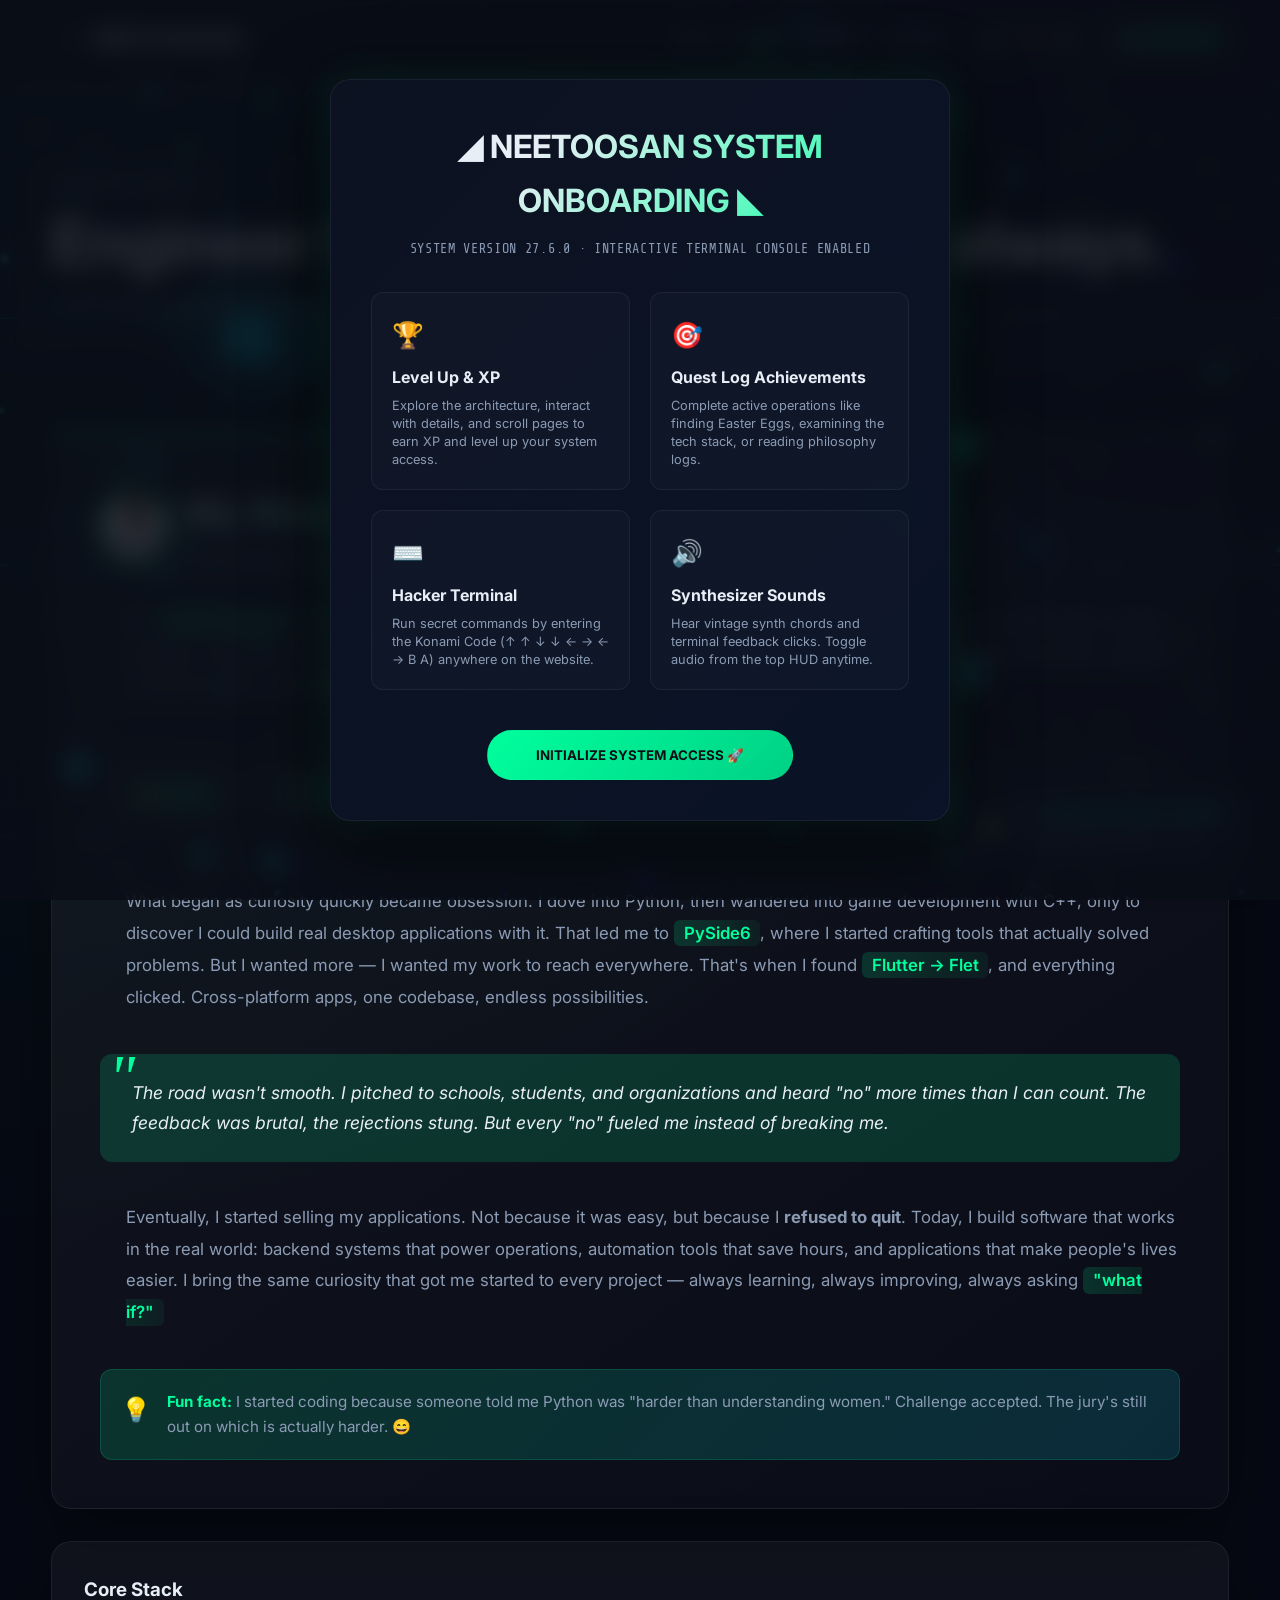
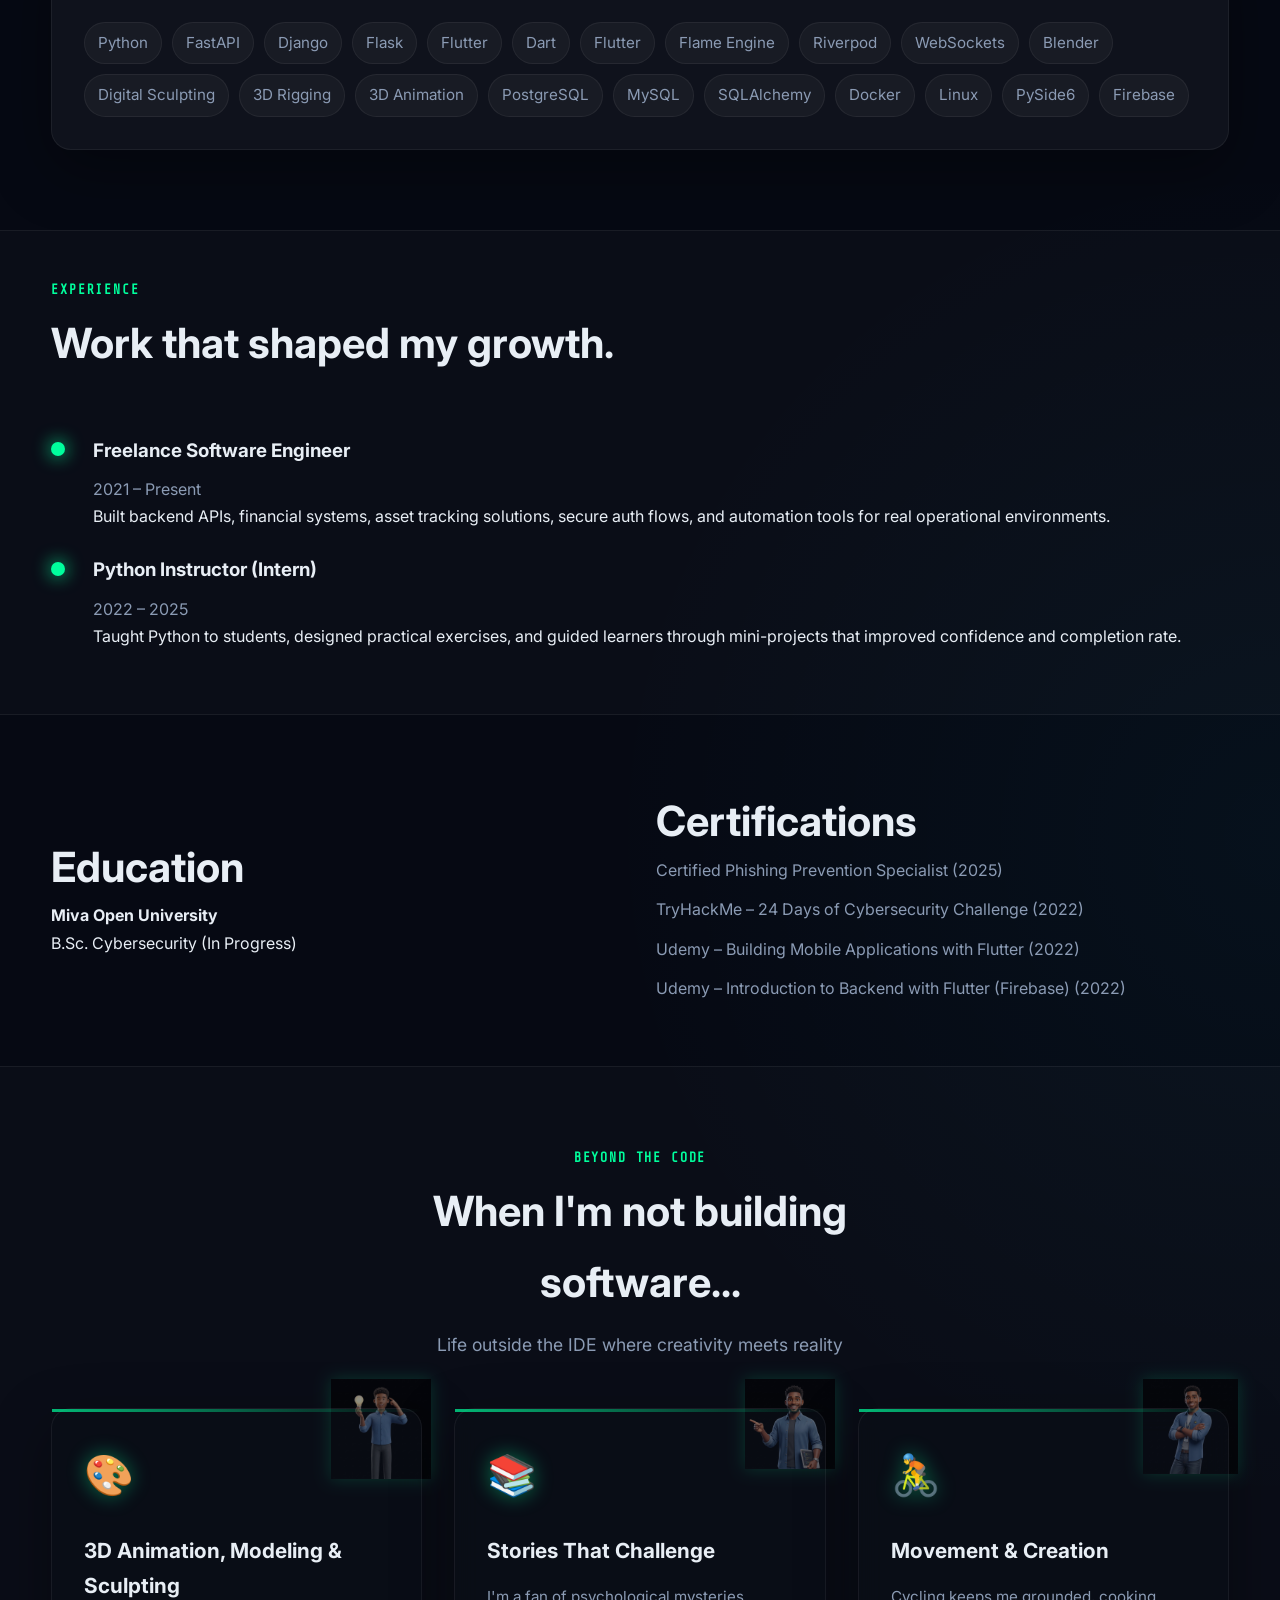
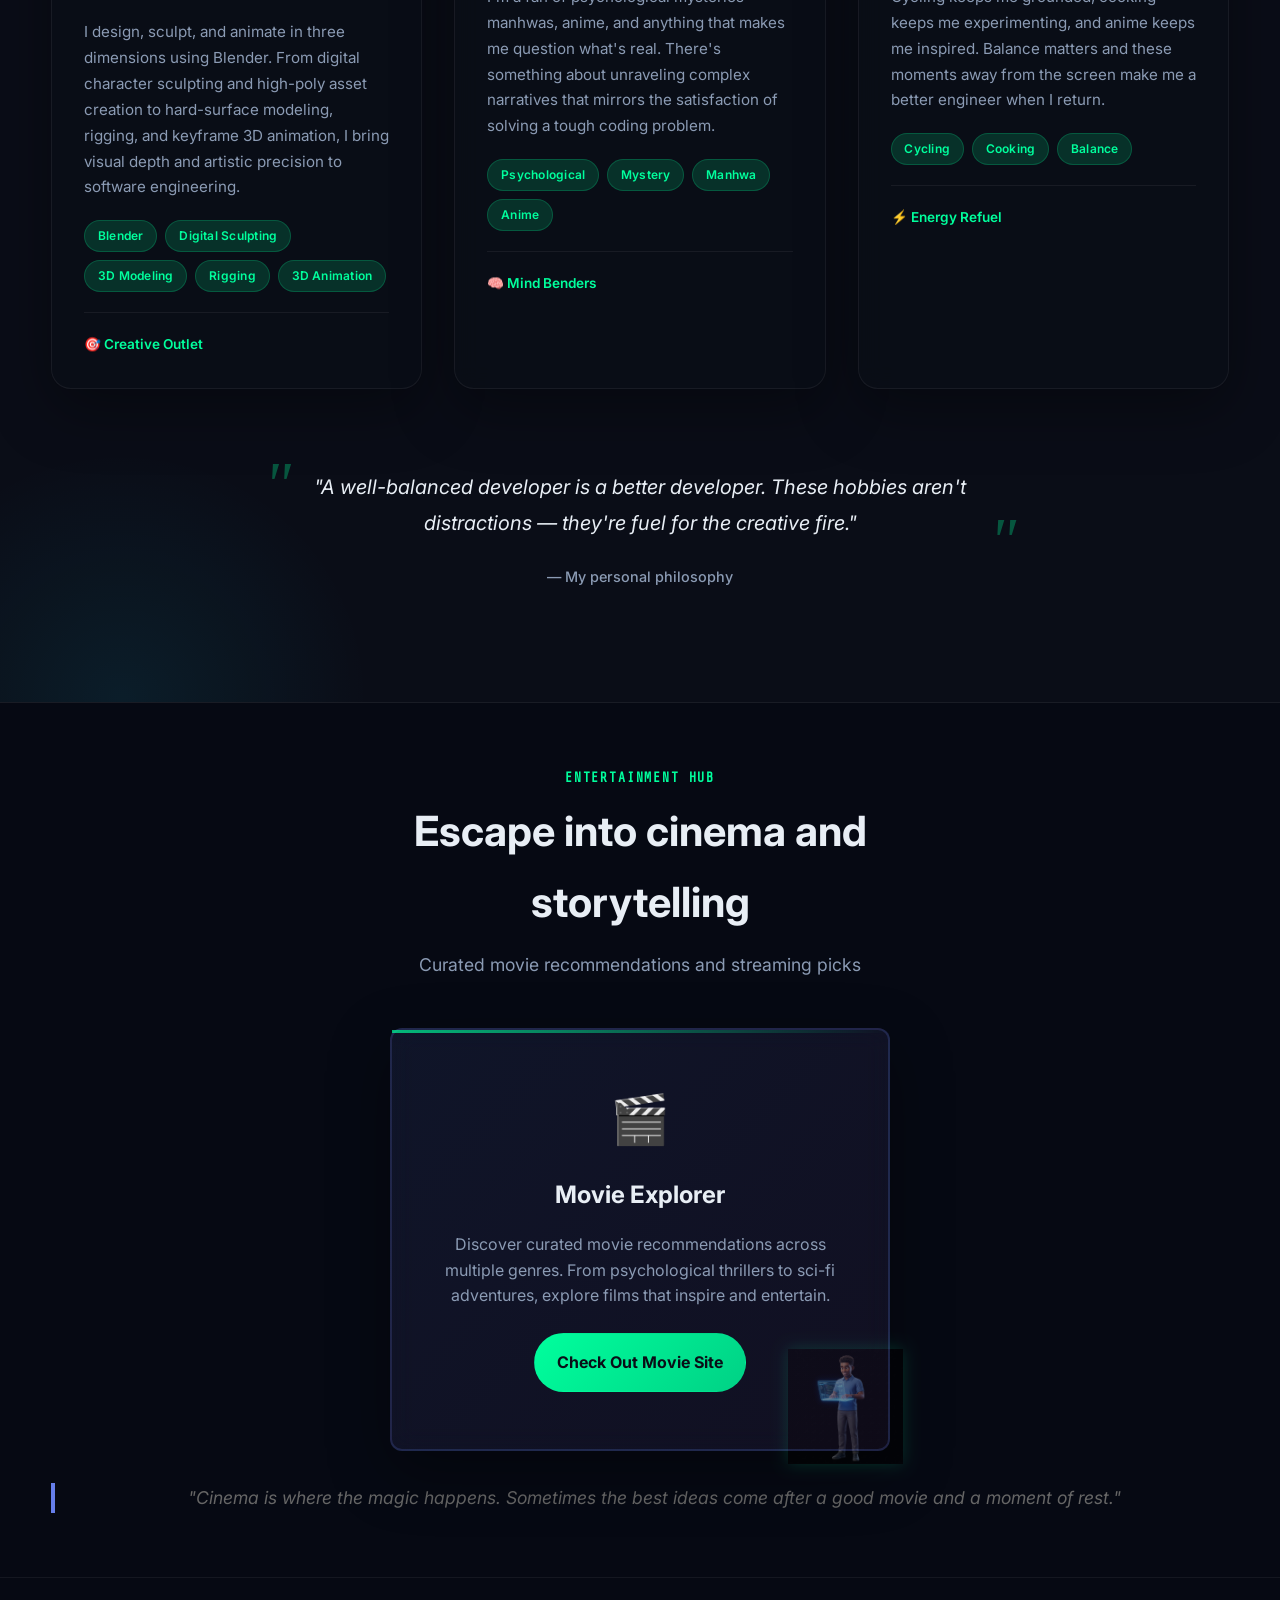
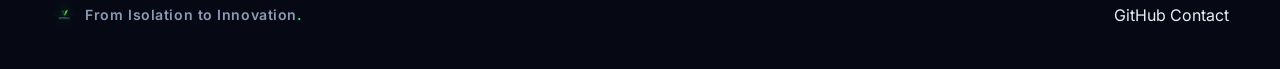
==== commit 25e566fd: "feat: transform portfolio into interactive 3D spatial environment with PlayBack, EyeBalance, and 3D " ====
--- a/about.html
+++ b/about.html
@@ -18,19 +18,6 @@
     <span class="nLoader__text">Neetoosan</span>
   </div>
 
-  <!-- HUD Overlay -->
-  <div class="hud-overlay" id="hudOverlay">
-    <div class="hud-bar">
-      <div class="hud-left">
-        <span class="blinking">● ONLINE</span>
-        <span>LVL 27</span>
-      </div>
-      <div class="hud-right">
-        <span id="hudPageName">CHAR.PROFILE</span>
-        <span id="hudXp">XP: 0%</span>
-      </div>
-    </div>
-  </div>
   <header class="site-header">
     <div class="container nav-wrap">
       <a href="index.html" class="logo" aria-label="Neetoosan home">
@@ -118,16 +105,21 @@
             <span>Flask</span>
             <span>Flutter</span>
             <span>Dart</span>
-            <span>Kotlin</span>
+            <span>Flutter</span>
+            <span>Flame Engine</span>
+            <span>Riverpod</span>
+            <span>WebSockets</span>
+            <span>Blender</span>
+            <span>Digital Sculpting</span>
+            <span>3D Rigging</span>
+            <span>3D Animation</span>
             <span>PostgreSQL</span>
             <span>MySQL</span>
             <span>SQLAlchemy</span>
             <span>Docker</span>
             <span>Linux</span>
-            <span>Flet</span>
             <span>PySide6</span>
-            <span>C++</span>
-            <span>Bash</span>
+            <span>Firebase</span>
           </div>
         </aside>
       </div>
@@ -200,17 +192,17 @@
               <div class="beyond-glow"></div>
             </div>
             <div class="beyond-card-content">
-              <h3>3D & Animation</h3>
+              <h3>3D Animation, Modeling &amp; Sculpting</h3>
               <p class="beyond-desc">
-                I unwind with Blender 3D modeling, animating, and bringing ideas to life in three dimensions.
-                It started as a curiosity, became a hobby, and now it's my creative escape from debugging sessions.
+                I design, sculpt, and animate in three dimensions using Blender. From digital character sculpting and high-poly asset creation to hard-surface modeling, rigging, and keyframe 3D animation, I bring visual depth and artistic precision to software engineering.
               </p>
               <div class="beyond-tags">
                 <span class="beyond-tag">Blender</span>
+                <span class="beyond-tag">Digital Sculpting</span>
                 <span class="beyond-tag">3D Modeling</span>
-                <span class="beyond-tag">Animation</span>
+                <span class="beyond-tag">Rigging</span>
+                <span class="beyond-tag">3D Animation</span>
               </div>
-            </div>
             <div class="beyond-card-footer">
               <span class="beyond-stat">🎯 Creative Outlet</span>
             </div>
@@ -368,6 +360,10 @@
       }
     });
   </script>
+  <script src="js/vendor/three.min.js"></script>
+  <script src="js/three-world.js"></script>
+  <script src="js/loader.js"></script>
+  <script src="js/main.js"></script>
   <script src="js/game.js"></script>
 </body>
 </html>
--- a/css/style.css
+++ b/css/style.css
@@ -1,3 +1,5 @@
+@import url('https://fonts.googleapis.com/css2?family=Press+Start+2P&display=swap');
+
 :root {
   /* Brand colors */
   --bg: #0a0e17;
@@ -37,6 +39,13 @@
   overflow-x: hidden;
 }
 
+body.page-index {
+  background:
+    radial-gradient(circle, rgba(10, 14, 23, 0.8) 0%, rgba(10, 14, 23, 0.97) 100%),
+    url('../asset/cyber_artifact.png') no-repeat center center fixed;
+  background-size: cover;
+}
+
 img { max-width: 100%; display: block; }
 
 a { color: inherit; text-decoration: none; }
@@ -196,17 +205,7 @@
 
 /* ── HUD Overlay ── */
 .hud-overlay {
-  position: fixed;
-  top: 78px;
-  left: 0;
-  right: 0;
-  z-index: 998;
-  background: rgba(10, 14, 23, 0.9);
-  border-bottom: 1px solid var(--line);
-  backdrop-filter: blur(10px);
-  padding: 0.5rem 0;
-  transform: translateY(-40px);
-  transition: transform 0.4s ease;
+  display: none !important;
 }
 
 .hud-overlay.visible { transform: translateY(0); }
@@ -917,6 +916,7 @@
   .terminal-window { max-height: 70vh; }
   .terminal-body { font-size: 0.75rem; padding: 1rem; }
   .hud-bar { font-size: 0.65rem; gap: 0.75rem; }
+  .hud-bar .hud-left, .hud-bar .hud-right { gap: 0.75rem; }
 }
 
 @media (max-width: 480px) {
@@ -925,6 +925,93 @@
   .beyond-desc { font-size: 0.9rem; }
   .beyond-card-content h3 { font-size: 1.1rem; }
   .beyond-stat { font-size: 0.8rem; }
+  
+  /* Full screen terminal console on mobile */
+  .terminal-overlay {
+    padding: 0;
+  }
+  .terminal-window {
+    width: 100%;
+    height: 100%;
+    max-height: 100%;
+    border-radius: 0;
+    border: none;
+  }
+  .terminal-body {
+    font-size: 0.7rem;
+    padding: 0.75rem;
+  }
+  .terminal-input-row {
+    padding: 0.75rem 1rem;
+  }
+
+  /* Prevent card character overlays causing horizontal scroll */
+  .beyond-card, .project-card, .sh-card {
+    overflow: hidden !important;
+  }
+  .card-character-overlay {
+    opacity: 0.22 !important; /* Make character watermark subtle so text is legible */
+    transform: scale(0.85) !important;
+  }
+
+  /* Onboarding responsive improvements */
+  .onboarding-window {
+    padding: 1.5rem 1rem;
+    border-radius: 12px;
+  }
+  .onboarding-window h2 {
+    font-size: 1.3rem;
+  }
+  .onboarding-subtitle {
+    font-size: 0.75rem;
+    margin-bottom: 1.25rem;
+  }
+  .onboarding-step {
+    padding: 0.85rem;
+  }
+  .onboarding-step-icon {
+    font-size: 1.2rem;
+    margin-bottom: 0.25rem;
+  }
+  .onboarding-step h4 {
+    font-size: 0.9rem;
+  }
+  .onboarding-step p {
+    font-size: 0.75rem;
+  }
+  .onboarding-actions button {
+    padding: 0.8rem 1.5rem !important;
+    width: 100%;
+    font-size: 0.9rem;
+  }
+}
+
+@media (max-width: 360px) {
+  /* Prevent HUD bar collisions */
+  .hud-bar {
+    font-size: 0.6rem;
+    padding: 0 0.5rem;
+  }
+  .hud-bar .hud-left, .hud-bar .hud-right {
+    gap: 0.4rem;
+  }
+  .hud-controls {
+    gap: 0.25rem;
+    margin-left: 0.25rem;
+  }
+  .hud-btn {
+    width: 24px;
+    height: 24px;
+    font-size: 0.75rem;
+  }
+  
+  /* Onboarding modal adjustments */
+  .onboarding-window {
+    padding: 1rem 0.75rem;
+  }
+  .onboarding-window h2 {
+    font-size: 1.15rem;
+  }
 }
 
 /* ═════════════════════════════════════════════════
@@ -1105,6 +1192,7 @@
   opacity: 0;
   pointer-events: none;
   transition: opacity 0.4s ease;
+  overflow-y: auto; /* Enable scroll if height overflows */
 }
 
 .onboarding-overlay.active {
@@ -1125,6 +1213,7 @@
   transition: transform 0.4s cubic-bezier(0.34, 1.56, 0.64, 1);
   text-align: center;
   font-family: var(--font-sans);
+  margin: auto; /* Prevent clipping at top/bottom in flex container */
 }
 
 .onboarding-overlay.active .onboarding-window {
@@ -1254,3 +1343,460 @@
 @keyframes toastBounce {
   to { transform: translateY(-4px); }
 }
+
+/* ═════════════════════════════════════════════════
+   GROTESQUE RPG THEME OVERRIDES (Pokémon x Binding of Isaac)
+   ═════════════════════════════════════════════════ */
+body.theme-rpg {
+  --bg: #0d0505;
+  --bg-soft: #1c100e;
+  --panel: rgba(180, 50, 50, 0.04);
+  --panel-strong: #241210;
+  --text: #f0e6e6;
+  --muted: #a88b85;
+  --line: rgba(230, 0, 69, 0.15);
+  --accent: #e60045; /* crimson red */
+  --accent-dark: #b30032;
+  --accent-dim: rgba(230, 0, 69, 0.15);
+  --cyber-blue: #39ff14; /* toxic/neon green */
+  --cyber-blue-dim: rgba(57, 255, 20, 0.15);
+  --warning: #d97706; /* rust orange */
+  --danger: #ef4444; /* blood red */
+  --font-mono: 'Press Start 2P', monospace;
+
+  background:
+    radial-gradient(circle at top left, rgba(230, 0, 69, 0.08), transparent 25%),
+    radial-gradient(circle at right center, rgba(57, 255, 20, 0.06), transparent 25%),
+    var(--bg);
+}
+
+/* RPG Typography Scaling (Press Start 2P is wider and larger than normal fonts) */
+body.theme-rpg h1,
+body.theme-rpg .sh-headline {
+  font-size: clamp(1.4rem, 4vw, 2.5rem) !important;
+  line-height: 1.3 !important;
+  font-family: var(--font-mono);
+  letter-spacing: -0.01em;
+}
+
+body.theme-rpg h2,
+body.theme-rpg .section-heading h2,
+body.theme-rpg .about-copy h2,
+body.theme-rpg .contact-card h2,
+body.theme-rpg .contact-form h2,
+body.theme-rpg .two-col h2,
+body.theme-rpg .sh-card-title {
+  font-size: clamp(1rem, 2.5vw, 1.5rem) !important;
+  line-height: 1.4 !important;
+  font-family: var(--font-mono);
+}
+
+body.theme-rpg h3,
+body.theme-rpg .feature-card h3,
+body.theme-rpg .project-card h3,
+body.theme-rpg .stat h3,
+body.theme-rpg .hero-card h3,
+body.theme-rpg .timeline-item h3 {
+  font-size: clamp(0.85rem, 2vw, 1.1rem) !important;
+  font-family: var(--font-mono);
+}
+
+body.theme-rpg .btn,
+body.theme-rpg .sh-kicker,
+body.theme-rpg .eyebrow,
+body.theme-rpg .hud-bar,
+body.theme-rpg .terminal-window,
+body.theme-rpg .onboarding-window,
+body.theme-rpg .quest-toast-content h5,
+body.theme-rpg .sh-card-footer,
+body.theme-rpg .logo,
+body.theme-rpg .site-nav a {
+  font-family: var(--font-mono) !important;
+}
+
+body.theme-rpg .btn {
+  font-size: 0.65rem;
+  padding: 0.8rem 1.25rem;
+}
+
+body.theme-rpg .sh-kicker,
+body.theme-rpg .eyebrow {
+  font-size: 0.6rem;
+  letter-spacing: 0.05em;
+}
+
+body.theme-rpg .sh-milestones li div strong {
+  font-size: 0.78rem;
+}
+
+body.theme-rpg .sh-milestones li div span {
+  font-size: 0.68rem;
+}
+
+body.theme-rpg .logo {
+  font-size: 0.95rem;
+}
+
+body.theme-rpg .site-nav a {
+  font-size: 0.72rem;
+}
+
+body.theme-rpg .nLoader__text {
+  font-family: var(--font-mono);
+}
+
+/* Image overlay filtering and index background */
+body.theme-rpg.page-index {
+  background:
+    radial-gradient(circle, rgba(13, 5, 5, 0.8) 0%, rgba(13, 5, 5, 0.97) 100%),
+    url('../asset/grotesque_artifact.png') no-repeat center center fixed;
+  background-size: cover;
+}
+
+body.theme-rpg .card-character-overlay img {
+  filter: hue-rotate(270deg) saturate(1.5) !important;
+  opacity: 0.35;
+}
+
+/* Dynamic theme toggle button styling in navbar */
+.theme-toggle-btn {
+  background: var(--accent-dim);
+  border: 1px solid rgba(0, 255, 157, 0.25);
+  color: var(--accent);
+  padding: 0.45rem 1rem;
+  border-radius: 999px;
+  font-size: 0.72rem;
+  font-weight: 700;
+  cursor: pointer;
+  transition: all 0.25s ease;
+  font-family: var(--font-mono);
+  text-transform: uppercase;
+  letter-spacing: 0.05em;
+  margin-left: 0.5rem;
+  display: inline-flex;
+  align-items: center;
+  justify-content: center;
+}
+
+body.theme-rpg .theme-toggle-btn {
+  border-color: rgba(230, 0, 69, 0.35);
+  color: var(--accent);
+  background: var(--accent-dim);
+}
+
+.theme-toggle-btn:hover {
+  transform: translateY(-2px);
+  box-shadow: 0 0 12px var(--accent-dim);
+}
+
+@media (max-width: 768px) {
+  .theme-toggle-btn {
+    margin-left: 0;
+    margin-top: 0.75rem;
+    width: 100%;
+  }
+}
+
+/* RPG Battle Menu inside Onboarding Overlay */
+.rpg-battle-menu {
+  display: grid;
+  grid-template-columns: repeat(2, 1fr);
+  gap: 0.75rem;
+  max-width: 320px;
+  margin: 0 auto;
+}
+
+.rpg-btn {
+  background: #241210;
+  border: 2px solid #a88b85;
+  color: #f0e6e6;
+  font-family: var(--font-mono);
+  font-size: 0.75rem;
+  padding: 0.75rem;
+  cursor: pointer;
+  border-radius: 4px;
+  transition: all 0.2s ease;
+  text-align: left;
+  position: relative;
+  padding-left: 1.5rem;
+  text-transform: uppercase;
+}
+
+.rpg-btn:hover {
+  border-color: var(--accent);
+  color: var(--accent);
+  background: #3c1414;
+}
+
+.rpg-btn::before {
+  content: '▶';
+  position: absolute;
+  left: 0.4rem;
+  opacity: 0;
+  transition: opacity 0.2s ease;
+  color: var(--accent);
+}
+
+.rpg-btn:hover::before {
+  opacity: 1;
+}
+
+/* ═════════════════════════════════════════════════
+   3D WEBGL ENVIRONMENT & INTERACTIVE HUD STYLES
+═════════════════════════════════════════════════ */
+.cyber-3d-canvas {
+  position: fixed;
+  top: 0;
+  left: 0;
+  width: 100vw;
+  height: 100vh;
+  pointer-events: auto;
+  z-index: 0;
+  background: transparent;
+}
+
+body {
+  position: relative;
+  background-color: #060913;
+}
+
+main, header, footer, .hud-overlay {
+  position: relative;
+  z-index: 2;
+}
+
+/* 3D Tooltip for Raycasted Objects */
+.cyber-3d-tooltip {
+  position: fixed;
+  pointer-events: none;
+  z-index: 9999;
+  background: rgba(6, 15, 25, 0.94);
+  border: 1px solid var(--accent);
+  box-shadow: 0 0 18px rgba(0, 243, 255, 0.4), inset 0 0 10px rgba(0, 243, 255, 0.15);
+  color: var(--accent);
+  font-family: var(--font-mono);
+  font-size: 0.72rem;
+  padding: 0.5rem 0.85rem;
+  border-radius: 4px;
+  backdrop-filter: blur(10px);
+  transform: translate(-50%, -130%);
+  opacity: 0;
+  transition: opacity 0.2s ease, transform 0.2s cubic-bezier(0.1, 0.9, 0.2, 1);
+  white-space: nowrap;
+}
+
+.cyber-3d-tooltip.active {
+  opacity: 1;
+  transform: translate(-50%, -100%);
+}
+
+.cyber-3d-tooltip .tooltip-header {
+  font-weight: 700;
+  letter-spacing: 0.05em;
+  color: #fff;
+  margin-bottom: 0.2rem;
+  display: flex;
+  align-items: center;
+  gap: 0.4rem;
+}
+
+.cyber-3d-tooltip .tooltip-status {
+  font-size: 0.65rem;
+  color: var(--accent);
+  opacity: 0.85;
+}
+
+/* HUD 3D Controls in top navigation HUD bar */
+.hud-3d-controls {
+  display: flex;
+  align-items: center;
+  gap: 0.4rem;
+  margin-right: 0.5rem;
+}
+
+.hud-3d-btn {
+  background: rgba(0, 243, 255, 0.08);
+  border: 1px solid rgba(0, 243, 255, 0.3);
+  color: var(--accent);
+  font-family: var(--font-mono);
+  font-size: 0.68rem;
+  padding: 0.25rem 0.6rem;
+  border-radius: 3px;
+  cursor: pointer;
+  transition: all 0.2s ease;
+  text-transform: uppercase;
+  letter-spacing: 0.04em;
+}
+
+.hud-3d-btn:hover {
+  background: rgba(0, 243, 255, 0.25);
+  box-shadow: 0 0 10px rgba(0, 243, 255, 0.4);
+  transform: translateY(-1px);
+}
+
+.hud-3d-btn.active {
+  background: var(--accent);
+  color: #060913;
+  font-weight: 700;
+  border-color: var(--accent);
+}
+
+/* Hyper-jump Warp Flash Overlay */
+.warp-overlay {
+  position: fixed;
+  inset: 0;
+  z-index: 99999;
+  pointer-events: none;
+  background: radial-gradient(circle at center, rgba(0, 243, 255, 0.45) 0%, rgba(6, 9, 19, 0.98) 85%);
+  opacity: 0;
+  transition: opacity 0.45s ease-in-out;
+}
+
+.warp-overlay.active {
+  opacity: 1;
+}
+
+/* 3D Depth Glassmorphism Card Enhancements */
+.sh-card, .beyond-card, .project-card, .info-panel, .stat, .contact-card, .movie-card {
+  backdrop-filter: blur(12px);
+  -webkit-backdrop-filter: blur(12px);
+  background: rgba(10, 14, 23, 0.72);
+}
+
+/* ═════════════════════════════════════════════════
+   3D SPATIAL SCENE DOCK NAVIGATOR
+═════════════════════════════════════════════════ */
+.scene-3d-dock {
+  display: none !important;
+}
+
+.scene-dock-btn {
+  background: transparent;
+  border: none;
+  color: var(--muted);
+  cursor: pointer;
+  display: flex;
+  align-items: center;
+  gap: 0.5rem;
+  padding: 0.35rem 0.5rem;
+  border-radius: 20px;
+  font-family: var(--font-mono);
+  font-size: 0.68rem;
+  transition: all 0.25s cubic-bezier(0.2, 0.8, 0.2, 1);
+  outline: none;
+  white-space: nowrap;
+}
+
+.scene-dock-btn .dock-dot {
+  width: 10px;
+  height: 10px;
+  border-radius: 50%;
+  background: rgba(255, 255, 255, 0.25);
+  border: 1px solid rgba(255, 255, 255, 0.4);
+  transition: all 0.25s ease;
+  box-shadow: 0 0 4px transparent;
+}
+
+.scene-dock-btn .dock-text {
+  opacity: 0;
+  transform: translateX(10px);
+  transition: all 0.25s ease;
+  color: #fff;
+  font-weight: 600;
+  pointer-events: none;
+}
+
+.scene-3d-dock:hover .dock-text,
+.scene-dock-btn.active .dock-text {
+  opacity: 1;
+  transform: translateX(0);
+}
+
+.scene-dock-btn:hover .dock-dot {
+  background: var(--accent);
+  box-shadow: 0 0 10px var(--accent);
+  transform: scale(1.3);
+}
+
+.scene-dock-btn.active .dock-dot {
+  background: var(--accent);
+  border-color: var(--accent);
+  box-shadow: 0 0 14px var(--accent);
+  transform: scale(1.4);
+}
+
+.scene-dock-btn.active {
+  color: var(--accent);
+}
+
+@media (max-width: 768px) {
+  .scene-3d-dock {
+    right: 0.5rem;
+    padding: 0.6rem 0.4rem;
+    gap: 0.6rem;
+  }
+  .scene-dock-btn .dock-text {
+    display: none;
+  }
+}
+
+/* ═════════════════════════════════════════════════
+   HOLODECK THEME (EMERALD QUANTUM REALM)
+═════════════════════════════════════════════════ */
+body.theme-holodeck {
+  --accent: #00ffaa;
+  --accent-dim: rgba(0, 255, 170, 0.15);
+  --bg-dark: #02151a;
+  background-color: #02151a;
+}
+
+body.theme-holodeck .sh-card,
+body.theme-holodeck .beyond-card,
+body.theme-holodeck .project-card,
+body.theme-holodeck .info-panel,
+body.theme-holodeck .stat,
+body.theme-holodeck .contact-card,
+body.theme-holodeck .movie-card {
+  border-color: rgba(0, 255, 170, 0.3);
+  box-shadow: 0 0 25px rgba(0, 255, 170, 0.12);
+  background: rgba(2, 21, 26, 0.78);
+}
+
+body.theme-holodeck .hud-overlay {
+  border-bottom-color: rgba(0, 255, 170, 0.3);
+}
+
+body.theme-holodeck .theme-toggle-btn {
+  border-color: rgba(0, 255, 170, 0.4);
+  color: #00ffaa;
+  background: rgba(0, 255, 170, 0.12);
+}
+
+body.theme-holodeck .warp-overlay {
+  background: radial-gradient(circle at center, rgba(0, 255, 170, 0.45) 0%, rgba(2, 21, 26, 0.98) 85%);
+}
+
+body.theme-holodeck .cyber-3d-tooltip {
+  border-color: #00ffaa;
+  box-shadow: 0 0 18px rgba(0, 255, 170, 0.4);
+  color: #00ffaa;
+}
+
+body.theme-holodeck .card-character-overlay img {
+  filter: hue-rotate(120deg) saturate(1.8) !important;
+}
+
+body.theme-rpg .warp-overlay {
+  background: radial-gradient(circle at center, rgba(230, 0, 69, 0.45) 0%, rgba(26, 5, 5, 0.98) 85%);
+}
+
+body.theme-rpg .scene-3d-dock {
+  border-color: rgba(230, 0, 69, 0.35);
+  box-shadow: 0 0 20px rgba(230, 0, 69, 0.2);
+}
+
+body.theme-rpg .scene-dock-btn.active .dock-dot,
+body.theme-rpg .scene-dock-btn:hover .dock-dot {
+  background: #e60045;
+  box-shadow: 0 0 12px #e60045;
+}
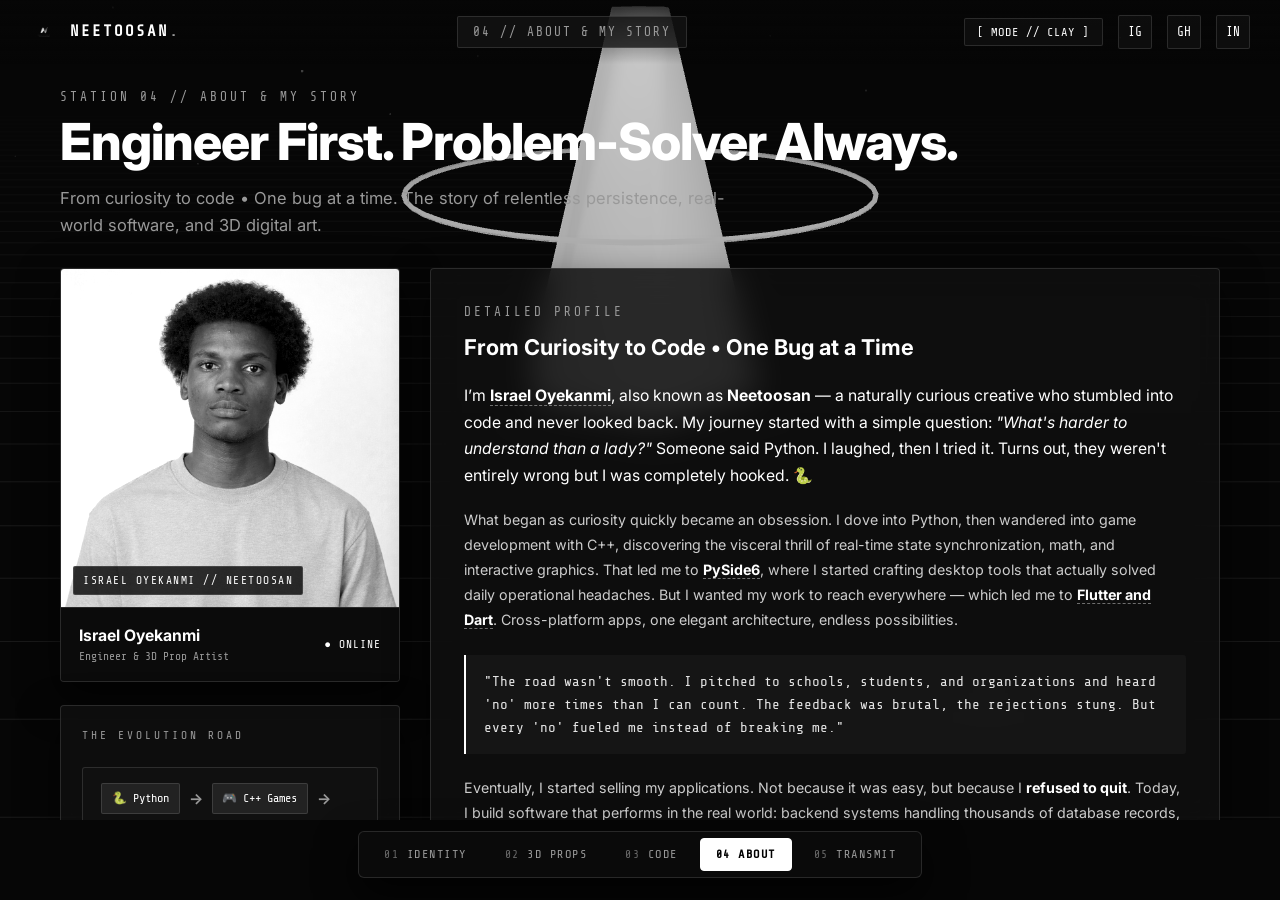
==== commit 36c30815: "refactor: replace projects page with index redirect and add 3D portfolio scripts and styles" ====
--- a/about.html
+++ b/about.html
@@ -2,368 +2,16 @@
 <html lang="en">
 <head>
   <meta charset="UTF-8" />
+  <meta http-equiv="refresh" content="0; url=index.html#about" />
   <meta name="viewport" content="width=device-width, initial-scale=1.0" />
-  <meta name="description" content="About Neetoosan - Software Engineer with experience in Python, Flutter, backend development, AI integration, and cybersecurity." />
-  <title>Character Profile | Neetoosan</title>
-  <link rel="icon" type="image/png" href="asset/favicon.png" />
-  <link rel="apple-touch-icon" href="asset/favicon.png" />
-  <link rel="preconnect" href="https://fonts.googleapis.com">
-  <link rel="preconnect" href="https://fonts.gstatic.com" crossorigin>
-  <link href="https://fonts.googleapis.com/css2?family=Inter:wght@400;500;600;700;800&family=Share+Tech+Mono&display=swap" rel="stylesheet">
+  <title>Redirecting to Neetoosan 3D Portfolio // Matrix & Specs</title>
   <link rel="stylesheet" href="css/style.css" />
+  <script>window.location.replace("index.html#about");</script>
 </head>
-<body>
-  <div id="nLoader" role="status" aria-label="Loading Neetoosan portfolio">
-    <img class="nLoader__logo" src="asset/logo_concept.png" alt="Neetoosan N logo" />
-    <span class="nLoader__text">Neetoosan</span>
+<body style="background:#060606; color:#fff; display:flex; align-items:center; justify-content:center; height:100vh; font-family:monospace; text-align:center;">
+  <div>
+    <p style="margin-bottom:1rem; letter-spacing:2px;">[ REDIRECTING TO 3D SPATIAL STATION 04 // MATRIX &amp; SPECS... ]</p>
+    <a href="index.html#about" style="color:#aaa; text-decoration:underline;">Click here if not redirected automatically ↗</a>
   </div>
-
-  <header class="site-header">
-    <div class="container nav-wrap">
-      <a href="index.html" class="logo" aria-label="Neetoosan home">
-        <img src="asset/logo_concept.png" alt="Neetoosan logo" />
-        NEETOOSAN<span>.</span>
-      </a>
-      <button class="menu-toggle" id="menuToggle" aria-label="Toggle navigation">☰</button>
-      <nav class="site-nav" id="siteNav">
-        <a href="index.html">Home</a>
-        <a href="about.html" class="active">About</a>
-        <a href="projects.html">Projects</a>
-        <a href="contact.html">Contact</a>
-      </nav>
-    </div>
-  </header>
-
-  <main>
-    <section class="page-hero small">
-      <div class="container">
-        <p class="eyebrow">Character Profile</p>
-        <h1>Engineer first. Problem-solver always.</h1>
-        <p>
-          I build software that is useful, secure, and grounded in practical workflows.
-        </p>
-      </div>
-    </section>
-
-    <section class="section story-section">
-      <div class="container">
-        <div class="story-card reveal">
-          <div class="story-header">
-            <div class="story-avatar" onclick="openImageModal(this)">
-              <img src="asset/about.png" alt="Israel Oyekanmi - Neetoosan" />
-            </div>
-            <div class="story-title-wrap">
-              <h2>My Story</h2>
-              <p class="story-subtitle">From curiosity to code • One bug at a time</p>
-            </div>
-          </div>
-          
-          <div class="story-content">
-            <p class="story-paragraph">
-              I'm <span class="story-highlight">Israel Oyekanmi</span> a naturally curious creative who stumbled into code and never looked back. My journey started with a simple question: <em>"What's harder to understand than a lady?"</em> Someone said Python. I laughed, then I tried it. Turns out, they weren't entirely wrong but I was hooked. 🐍
-            </p>
-            
-            <div class="story-journey">
-              <span class="journey-step">🐍 Python</span>
-              <span class="journey-arrow">→</span>
-              <span class="journey-step">🎮 C++ Games</span>
-              <span class="journey-arrow">→</span>
-              <span class="journey-step">🖥️ PySide6</span>
-              <span class="journey-arrow">→</span>
-              <span class="journey-step">🚀 Flet</span>
-              <span class="journey-arrow">→</span>
-              <span class="journey-step">💰 Sold Apps</span>
-            </div>
-            
-            <p class="story-paragraph">
-              What began as curiosity quickly became obsession. I dove into Python, then wandered into game development with C++, only to discover I could build real desktop applications with it. That led me to <span class="story-highlight">PySide6</span>, where I started crafting tools that actually solved problems. But I wanted more — I wanted my work to reach everywhere. That's when I found <span class="story-highlight">Flutter -> Flet</span>, and everything clicked. Cross-platform apps, one codebase, endless possibilities.
-            </p>
-            
-            <div class="story-quote">
-              The road wasn't smooth. I pitched to schools, students, and organizations and heard "no" more times than I can count. The feedback was brutal, the rejections stung. But every "no" fueled me instead of breaking me.
-            </div>
-            
-            <p class="story-paragraph">
-              Eventually, I started selling my applications. Not because it was easy, but because I <strong>refused to quit</strong>. Today, I build software that works in the real world: backend systems that power operations, automation tools that save hours, and applications that make people's lives easier. I bring the same curiosity that got me started to every project — always learning, always improving, always asking <span class="story-highlight">"what if?"</span>
-            </p>
-            
-            <div class="story-fun-fact">
-              <span class="fun-fact-icon">💡</span>
-              <p class="fun-fact-text">
-                <strong>Fun fact:</strong> I started coding because someone told me Python was "harder than understanding women." Challenge accepted. The jury's still out on which is actually harder. 😄
-              </p>
-            </div>
-          </div>
-        </div>
-
-        <aside class="skills-panel reveal">
-          <h3>Core Stack</h3>
-          <div class="tag-list big">
-            <span>Python</span>
-            <span>FastAPI</span>
-            <span>Django</span>
-            <span>Flask</span>
-            <span>Flutter</span>
-            <span>Dart</span>
-            <span>Flutter</span>
-            <span>Flame Engine</span>
-            <span>Riverpod</span>
-            <span>WebSockets</span>
-            <span>Blender</span>
-            <span>Digital Sculpting</span>
-            <span>3D Rigging</span>
-            <span>3D Animation</span>
-            <span>PostgreSQL</span>
-            <span>MySQL</span>
-            <span>SQLAlchemy</span>
-            <span>Docker</span>
-            <span>Linux</span>
-            <span>PySide6</span>
-            <span>Firebase</span>
-          </div>
-        </aside>
-      </div>
-    </section>
-
-    <section class="section alt-section">
-      <div class="container timeline">
-        <div class="section-heading">
-          <p class="eyebrow">Experience</p>
-          <h2>Work that shaped my growth.</h2>
-        </div>
-
-        <article class="timeline-item reveal">
-          <div class="timeline-dot"></div>
-          <div>
-            <h3>Freelance Software Engineer</h3>
-            <p class="muted">2021 – Present</p>
-            <p>
-              Built backend APIs, financial systems, asset tracking solutions, secure auth flows, and automation tools for real operational environments.
-            </p>
-          </div>
-        </article>
-
-        <article class="timeline-item reveal">
-          <div class="timeline-dot"></div>
-          <div>
-            <h3>Python Instructor (Intern)</h3>
-            <p class="muted">2022 – 2025</p>
-            <p>
-              Taught Python to students, designed practical exercises, and guided learners through mini-projects that improved confidence and completion rate.
-            </p>
-          </div>
-        </article>
-      </div>
-    </section>
-
-    <section class="section">
-      <div class="container two-col">
-        <div class="reveal">
-          <h2>Education</h2>
-          <p><strong>Miva Open University</strong></p>
-          <p>B.Sc. Cybersecurity (In Progress)</p>
-        </div>
-        <div class="reveal">
-          <h2>Certifications</h2>
-          <ul class="clean-list">
-            <li>Certified Phishing Prevention Specialist (2025)</li>
-            <li>TryHackMe – 24 Days of Cybersecurity Challenge (2022)</li>
-            <li>Udemy – Building Mobile Applications with Flutter (2022)</li>
-            <li>Udemy – Introduction to Backend with Flutter (Firebase) (2022)</li>
-          </ul>
-        </div>
-      </div>
-    </section>
-
-    <section class="section alt-section beyond-code-section">
-      <div class="container">
-        <div class="section-heading centered">
-          <p class="eyebrow">Beyond the Code</p>
-          <h2>When I'm not building software...</h2>
-          <p class="section-subtitle">Life outside the IDE where creativity meets reality</p>
-        </div>
-        
-        <div class="beyond-grid">
-          <!-- 3D & Animation Card -->
-          <article class="beyond-card reveal" data-hobby="3d">
-            <div class="card-character-overlay"><img src="asset/character_creative.png" alt="3D character illustration" /></div>
-            <div class="beyond-card-header">
-              <div class="beyond-icon">🎨</div>
-              <div class="beyond-glow"></div>
-            </div>
-            <div class="beyond-card-content">
-              <h3>3D Animation, Modeling &amp; Sculpting</h3>
-              <p class="beyond-desc">
-                I design, sculpt, and animate in three dimensions using Blender. From digital character sculpting and high-poly asset creation to hard-surface modeling, rigging, and keyframe 3D animation, I bring visual depth and artistic precision to software engineering.
-              </p>
-              <div class="beyond-tags">
-                <span class="beyond-tag">Blender</span>
-                <span class="beyond-tag">Digital Sculpting</span>
-                <span class="beyond-tag">3D Modeling</span>
-                <span class="beyond-tag">Rigging</span>
-                <span class="beyond-tag">3D Animation</span>
-              </div>
-            <div class="beyond-card-footer">
-              <span class="beyond-stat">🎯 Creative Outlet</span>
-            </div>
-          </article>
-
-          <!-- Stories Card -->
-          <article class="beyond-card reveal" data-hobby="stories">
-            <div class="card-character-overlay"><img src="asset/character_presenting.png" alt="3D character illustration" /></div>
-            <div class="beyond-card-header">
-              <div class="beyond-icon">📚</div>
-              <div class="beyond-glow"></div>
-            </div>
-            <div class="beyond-card-content">
-              <h3>Stories That Challenge</h3>
-              <p class="beyond-desc">
-                I'm a fan of psychological mysteries manhwas, anime, and anything that makes me question what's real.
-                There's something about unraveling complex narratives that mirrors the satisfaction of solving a tough coding problem.
-              </p>
-              <div class="beyond-tags">
-                <span class="beyond-tag">Psychological</span>
-                <span class="beyond-tag">Mystery</span>
-                <span class="beyond-tag">Manhwa</span>
-                <span class="beyond-tag">Anime</span>
-              </div>
-            </div>
-            <div class="beyond-card-footer">
-              <span class="beyond-stat">🧠 Mind Benders</span>
-            </div>
-          </article>
-
-          <!-- Movement Card -->
-          <article class="beyond-card reveal" data-hobby="movement">
-            <div class="card-character-overlay"><img src="asset/character_leaning.png" alt="3D character illustration" /></div>
-            <div class="beyond-card-header">
-              <div class="beyond-icon">🚴</div>
-              <div class="beyond-glow"></div>
-            </div>
-            <div class="beyond-card-content">
-              <h3>Movement & Creation</h3>
-              <p class="beyond-desc">
-                Cycling keeps me grounded, cooking keeps me experimenting, and anime keeps me inspired.
-                Balance matters and these moments away from the screen make me a better engineer when I return.
-              </p>
-              <div class="beyond-tags">
-                <span class="beyond-tag">Cycling</span>
-                <span class="beyond-tag">Cooking</span>
-                <span class="beyond-tag">Balance</span>
-              </div>
-            </div>
-            <div class="beyond-card-footer">
-              <span class="beyond-stat">⚡ Energy Refuel</span>
-            </div>
-          </article>
-        </div>
-
-        <!-- Fun Quote -->
-        <div class="beyond-quote reveal">
-          <blockquote>
-            "A well-balanced developer is a better developer. These hobbies aren't distractions — 
-            they're fuel for the creative fire."
-          </blockquote>
-          <div class="beyond-quote-author">— My personal philosophy</div>
-        </div>
-      </div>
-    </section>
-
-    <!-- Movies Section -->
-    <section class="section">
-      <div class="container">
-        <div class="section-heading centered">
-          <p class="eyebrow">Entertainment Hub</p>
-          <h2>Escape into cinema and storytelling</h2>
-          <p class="section-subtitle">Curated movie recommendations and streaming picks</p>
-        </div>
-        
-        <div class="movies-card-wrapper reveal" style="display: flex; justify-content: center;">
-          <article class="beyond-card" style="background: linear-gradient(135deg, rgba(102, 126, 234, 0.1) 0%, rgba(118, 75, 162, 0.1) 100%); border-radius: 12px; padding: 3rem; text-align: center; max-width: 500px; border: 2px solid rgba(102, 126, 234, 0.2); position: relative; overflow: visible; transform-style: preserve-3d;">
-            <div class="card-character-overlay character-laptop-overlay"><img src="asset/character_laptop.png" alt="3D Laptop character avatar" /></div>
-            <div style="font-size: 3rem; margin-bottom: 1rem; position: relative; z-index: 2;">🎬</div>
-            <h3 style="margin-bottom: 1rem; font-size: 1.5rem; position: relative; z-index: 2; transition: transform 0.3s ease;">Movie Explorer</h3>
-            <p style="color: var(--muted); line-height: 1.6; margin-bottom: 1.5rem; position: relative; z-index: 2; transition: transform 0.3s ease;">
-              Discover curated movie recommendations across multiple genres. From psychological thrillers to sci-fi adventures, explore films that inspire and entertain.
-            </p>
-            <a href="https://streamimdb.ru" target="_blank" rel="noopener" class="btn btn-primary" style="display: inline-block; position: relative; z-index: 2;">Check Out Movie Site</a>
-          </article>
-        </div>
-
-        <div style="text-align: center; margin-top: 2rem;">
-          <blockquote style="font-size: 1.1rem; font-style: italic; color: #666; border-left: 4px solid #667eea; padding-left: 1.5rem;">
-            "Cinema is where the magic happens. Sometimes the best ideas come after a good movie and a moment of rest."
-          </blockquote>
-        </div>
-      </div>
-    </section>
-
-    <!-- Image Modal -->
-    <div id="imageModal" class="image-modal" onclick="closeImageModal()">
-      <span class="modal-close">&times;</span>
-      <img class="modal-content" id="modalImage" />
-      <div class="modal-caption">Israel Oyekanmi — Software Engineer & Creative</div>
-    </div>
-  </main>
-
-  <footer class="site-footer">
-    <div class="container footer-wrap">
-      <div class="footer-logo">
-        <img src="asset/logo_concept.png" alt="Neetoosan logo" />
-        <span>From Isolation to Innovation<span>.</span></span>
-      </div>
-      <div>
-        <a href="https://github.com/neetoosan" target="_blank" rel="noopener">GitHub</a>
-        <a href="contact.html">Contact</a>
-      </div>
-    </div>
-  </footer>
-
-  <script src="js/loader.js"></script>
-  <script src="js/main.js"></script>
-  <script>
-    // Image Modal Functions
-    function openImageModal(element) {
-      const modal = document.getElementById('imageModal');
-      const modalImg = document.getElementById('modalImage');
-      const img = element.querySelector('img');
-      
-      modal.style.display = 'flex';
-      modalImg.src = img.src;
-      modalImg.alt = img.alt;
-      
-      // Prevent body scroll when modal is open
-      document.body.style.overflow = 'hidden';
-      
-      // Add animation class
-      setTimeout(() => {
-        modal.classList.add('modal-active');
-      }, 10);
-    }
-    
-    function closeImageModal() {
-      const modal = document.getElementById('imageModal');
-      
-      modal.classList.remove('modal-active');
-      
-      // Wait for animation to finish before hiding
-      setTimeout(() => {
-        modal.style.display = 'none';
-        document.body.style.overflow = '';
-      }, 300);
-    }
-    
-    // Close modal on Escape key
-    document.addEventListener('keydown', function(e) {
-      if (e.key === 'Escape') {
-        closeImageModal();
-      }
-    });
-  </script>
-  <script src="js/vendor/three.min.js"></script>
-  <script src="js/three-world.js"></script>
-  <script src="js/loader.js"></script>
-  <script src="js/main.js"></script>
-  <script src="js/game.js"></script>
 </body>
 </html>
--- a/css/style.css
+++ b/css/style.css
@@ -1,1802 +1,1218 @@
-@import url('https://fonts.googleapis.com/css2?family=Press+Start+2P&display=swap');
+/* ═════════════════════════════════════════════════════════════════════════════
+   NEETOOSAN — MINIMAL BLACK & WHITE 3D SPATIAL PORTFOLIO
+   Design System: Obsidian Darkroom · High-Contrast Typography · Spatial Overlays
+   ═════════════════════════════════════════════════════════════════════════════ */
 
 :root {
-  /* Brand colors */
-  --bg: #0a0e17;
-  --bg-soft: #0d1221;
-  --panel: rgba(255, 255, 255, 0.04);
-  --panel-strong: #11182b;
-  --text: #e8eef5;
-  --muted: #8b9bb4;
-  --line: rgba(255, 255, 255, 0.06);
-  --accent: #00ff9d;
-  --accent-dark: #00d185;
-  --accent-dim: rgba(0, 255, 157, 0.15);
-  --cyber-blue: #0fd3ff;
-  --cyber-blue-dim: rgba(15, 211, 255, 0.15);
-  --warning: #ff9d00;
-  --danger: #ff4d6d;
-  --danger-dim: rgba(255, 77, 109, 0.15);
-  --shadow: 0 20px 60px rgba(0, 0, 0, 0.35);
-  --radius: 20px;
-  --max-width: 1180px;
+  --bg-primary: #060606;
+  --bg-surface: rgba(16, 16, 16, 0.85);
+  --bg-surface-hover: rgba(28, 28, 28, 0.95);
+  --bg-glass: rgba(10, 10, 10, 0.7);
+
+  --border-subtle: rgba(255, 255, 255, 0.12);
+  --border-strong: rgba(255, 255, 255, 0.35);
+  --border-focus: #ffffff;
+
+  --text-primary: #ffffff;
+  --text-secondary: #999999;
+  --text-muted: #555555;
+  --text-accent: #ffffff;
+
+  --font-sans: 'Inter', -apple-system, BlinkMacSystemFont, 'Segoe UI', Roboto, sans-serif;
   --font-mono: 'Share Tech Mono', 'Courier New', monospace;
-  --font-sans: 'Inter', sans-serif;
-}
-
-* { margin: 0; padding: 0; box-sizing: border-box; }
-
-html { scroll-behavior: smooth; overflow-x: hidden; }
-
-body {
+
+  --transition-fast: 0.2s cubic-bezier(0.16, 1, 0.3, 1);
+  --transition-med: 0.4s cubic-bezier(0.16, 1, 0.3, 1);
+  --transition-slow: 0.8s cubic-bezier(0.16, 1, 0.3, 1);
+}
+
+*, *::before, *::after {
+  box-sizing: border-box;
+  margin: 0;
+  padding: 0;
+}
+
+html, body {
+  width: 100%;
+  height: 100%;
+  background-color: var(--bg-primary);
+  color: var(--text-primary);
   font-family: var(--font-sans);
-  background:
-    radial-gradient(circle at top left, rgba(0, 255, 157, 0.06), transparent 25%),
-    radial-gradient(circle at right center, rgba(15, 211, 255, 0.04), transparent 25%),
-    var(--bg);
-  color: var(--text);
-  line-height: 1.7;
-  overflow-x: hidden;
-}
-
-body.page-index {
-  background:
-    radial-gradient(circle, rgba(10, 14, 23, 0.8) 0%, rgba(10, 14, 23, 0.97) 100%),
-    url('../asset/cyber_artifact.png') no-repeat center center fixed;
-  background-size: cover;
-}
-
-img { max-width: 100%; display: block; }
-
-a { color: inherit; text-decoration: none; }
-
-.container { width: min(92%, var(--max-width)); margin: 0 auto; }
-
-/* ── Cyberpunk Scanlines Overlay ── */
-body::after {
-  content: '';
+  font-size: 15px;
+  line-height: 1.6;
+  overflow: hidden; /* App runs in viewport with spatial station scrolling */
+  -webkit-font-smoothing: antialiased;
+  -moz-osx-font-smoothing: grayscale;
+}
+
+/* ── 3D Canvas Layer ── */
+#webgl-canvas {
   position: fixed;
-  inset: 0;
-  pointer-events: none;
-  z-index: 9998;
-  opacity: 0.04;
-  background: repeating-linear-gradient(
-    0deg,
-    transparent,
-    transparent 2px,
-    rgba(0, 255, 157, 0.02) 2px,
-    rgba(0, 255, 157, 0.02) 4px
-  );
-  animation: scanlineDrift 8s linear infinite;
-}
-
-@keyframes scanlineDrift {
-  0% { transform: translateY(0); }
-  100% { transform: translateY(4px); }
-}
-
-/* ── Loading Screen ── */
-#nLoader {
-  position: fixed;
-  inset: 0;
-  z-index: 9999;
-  background: var(--bg);
-  display: flex;
-  flex-direction: column;
-  align-items: center;
-  justify-content: center;
-  gap: 1.5rem;
-  transition: opacity 0.6s ease, visibility 0.6s ease;
-}
-
-#nLoader.nLoader--out {
-  opacity: 0;
-  visibility: hidden;
-  pointer-events: none;
-}
-
-.nLoader__logo {
-  width: 100px;
-  height: 100px;
-  animation: nLoaderPulse 1.6s ease-in-out infinite;
-  filter: drop-shadow(0 0 28px rgba(0, 255, 157, 0.7));
-}
-
-@keyframes nLoaderPulse {
-  0%, 100% { transform: scale(1); filter: drop-shadow(0 0 20px rgba(0,255,157,0.6)); }
-  50% { transform: scale(1.08); filter: drop-shadow(0 0 50px rgba(0,255,157,0.95)); }
-}
-
-.nLoader__text {
-  font-size: 0.78rem;
-  font-weight: 700;
-  letter-spacing: 0.22em;
-  text-transform: uppercase;
-  color: var(--muted);
-  animation: nLoaderFade 1.6s ease-in-out infinite;
-}
-
-@keyframes nLoaderFade {
-  0%, 100% { opacity: 0.4; }
-  50% { opacity: 1; }
-}
-
-/* ── Logo ── */
-.logo {
-  display: flex;
-  align-items: center;
-  gap: 0.55rem;
-  font-size: 1.35rem;
-  font-weight: 800;
-  letter-spacing: 0.08em;
-  line-height: 1;
-}
-
-.logo img {
-  width: 32px;
-  height: 32px;
-  object-fit: contain;
-  filter: drop-shadow(0 0 8px rgba(0, 255, 157, 0.5));
-  flex-shrink: 0;
-}
-
-.logo span { color: var(--accent); }
-
-.footer-logo {
-  display: flex;
-  align-items: center;
-  gap: 0.5rem;
-  font-weight: 700;
-  font-size: 1.05rem;
-  letter-spacing: 0.06em;
-}
-
-.footer-logo img {
-  width: 26px;
-  height: 26px;
-  object-fit: contain;
-  filter: drop-shadow(0 0 6px rgba(0, 255, 157, 0.45));
-}
-
-.footer-logo > span { color: var(--muted); font-size: 0.88rem; font-weight: 600; letter-spacing: 0.04em; }
-.footer-logo > span > span { color: var(--accent); }
-
-/* ── Header ── */
-.site-header {
-  position: sticky;
-  top: 0;
-  z-index: 1000;
-  backdrop-filter: blur(14px);
-  background: rgba(10, 14, 23, 0.75);
-  border-bottom: 1px solid var(--line);
-}
-
-.nav-wrap {
-  display: flex;
-  justify-content: space-between;
-  align-items: center;
-  min-height: 78px;
-}
-
-.site-nav { display: flex; gap: 1.25rem; align-items: center; }
-.site-nav a { color: var(--muted); font-weight: 500; transition: 0.25s ease; position: relative; padding: 0.25rem 0; }
-.site-nav a:hover, .site-nav a.active { color: var(--accent); }
-.site-nav a::after {
-  content: '';
-  position: absolute;
-  bottom: -3px;
-  left: 0;
-  width: 0;
-  height: 2px;
-  background: var(--accent);
-  transition: width 0.3s ease;
-  border-radius: 2px;
-}
-.site-nav a:hover::after, .site-nav a.active::after { width: 100%; }
-
-.menu-toggle {
-  display: none;
-  background: none;
-  border: none;
-  color: var(--text);
-  font-size: 1.7rem;
-  cursor: pointer;
-}
-
-/* ── HUD Overlay ── */
-.hud-overlay {
-  display: none !important;
-}
-
-.hud-overlay.visible { transform: translateY(0); }
-
-.hud-bar {
-  display: flex;
-  justify-content: space-between;
-  align-items: center;
-  max-width: 500px;
-  margin: 0 auto;
-  padding: 0 1rem;
-  font-family: var(--font-mono);
-  font-size: 0.72rem;
-  color: var(--muted);
-  text-transform: uppercase;
-  letter-spacing: 0.1em;
-}
-
-.hud-bar .hud-left, .hud-bar .hud-right { display: flex; align-items: center; gap: 1.5rem; }
-
-.hud-bar .blinking { animation: blink1s 1s step-end infinite; }
-@keyframes blink1s { 0%, 100% { opacity: 1; } 50% { opacity: 0; } }
-
-/* ── Holographic Card Effect ── */
-.holo-card {
-  position: relative;
-  background: var(--panel);
-  border: 1px solid var(--line);
-  border-radius: var(--radius);
-  padding: 2rem;
-  overflow: hidden;
-  transition: transform 0.4s ease, border-color 0.4s ease, box-shadow 0.4s ease;
-}
-
-.holo-card::before {
-  content: '';
-  position: absolute;
   top: 0;
   left: 0;
-  right: 0;
-  height: 2px;
-  background: linear-gradient(90deg, var(--accent), var(--cyber-blue), var(--accent));
-  background-size: 200% 100%;
-  animation: holoShimmer 3s linear infinite;
-}
-
-@keyframes holoShimmer {
-  0% { background-position: 0% 50%; }
-  100% { background-position: 200% 50%; }
-}
-
-.holo-card:hover {
-  transform: translateY(-4px);
-  border-color: rgba(0, 255, 157, 0.25);
-  box-shadow: 0 0 40px rgba(0, 255, 157, 0.08), 0 20px 60px rgba(0, 0, 0, 0.3);
-}
-
-/* ── Glitch Text Effect ── */
-.glitch-text {
-  position: relative;
-  display: inline-block;
-}
-
-.glitch-text:hover {
-  animation: glitchSkew 0.3s ease-in-out;
-}
-
-@keyframes glitchSkew {
-  0% { transform: skew(0deg); }
-  20% { transform: skew(-2deg); }
-  40% { transform: skew(2deg); }
-  60% { transform: skew(-1deg); }
-  80% { transform: skew(1deg); }
-  100% { transform: skew(0deg); }
-}
-
-/* ── Buttons ── */
-.btn {
+  width: 100vw;
+  height: 100vh;
+  z-index: 1;
+  display: block;
+  pointer-events: auto;
+}
+
+/* ── Top HUD Header ── */
+.hud-header {
+  position: fixed;
+  top: 0;
+  left: 0;
+  width: 100%;
+  height: 64px;
+  padding: 0 2rem;
+  display: flex;
+  align-items: center;
+  justify-content: space-between;
+  z-index: 100;
+  background: linear-gradient(180deg, rgba(6,6,6,0.85) 0%, rgba(6,6,6,0) 100%);
+  pointer-events: none;
+}
+
+.hud-header > * {
+  pointer-events: auto;
+}
+
+.hud-brand {
+  display: flex;
+  align-items: center;
+  gap: 0.8rem;
+  text-decoration: none;
+  color: var(--text-primary);
+}
+
+.hud-logo-img {
+  width: 28px;
+  height: 28px;
+  filter: grayscale(1) invert(1);
+  object-fit: contain;
+}
+
+.hud-brand-text {
+  font-family: var(--font-mono);
+  font-size: 1.05rem;
+  font-weight: 700;
+  letter-spacing: 2px;
+}
+
+.hud-brand-text span {
+  color: var(--text-secondary);
+}
+
+.hud-station-indicator {
+  font-family: var(--font-mono);
+  font-size: 0.85rem;
+  letter-spacing: 2px;
+  color: var(--text-secondary);
+  background: rgba(20, 20, 20, 0.8);
+  border: 1px solid var(--border-subtle);
+  padding: 0.35rem 1rem;
+  border-radius: 2px;
+  text-transform: uppercase;
+}
+
+.hud-actions {
+  display: flex;
+  align-items: center;
+  gap: 1rem;
+}
+
+.btn-hud {
+  font-family: var(--font-mono);
+  font-size: 0.8rem;
+  letter-spacing: 1px;
+  color: var(--text-primary);
+  background: rgba(18, 18, 18, 0.7);
+  border: 1px solid var(--border-subtle);
+  padding: 0.4rem 0.85rem;
+  border-radius: 2px;
+  cursor: pointer;
+  transition: var(--transition-fast);
+  text-decoration: none;
+}
+
+.btn-hud:hover {
+  background: #ffffff;
+  color: #000000;
+  border-color: #ffffff;
+}
+
+.btn-hud-icon {
   display: inline-flex;
   align-items: center;
   justify-content: center;
-  padding: 0.95rem 1.35rem;
-  border-radius: 999px;
-  font-weight: 700;
-  transition: 0.25s ease;
-  border: 1px solid transparent;
-  cursor: pointer;
-  font-family: var(--font-sans);
-  position: relative;
+  font-family: var(--font-mono);
+  font-size: 0.85rem;
+  text-decoration: none;
+  color: var(--text-primary);
+  width: 34px;
+  height: 34px;
+  background: rgba(18, 18, 18, 0.7);
+  border: 1px solid var(--border-subtle);
+  border-radius: 2px;
+  transition: var(--transition-fast);
+}
+
+.btn-hud-icon:hover {
+  background: #ffffff;
+  color: #000000;
+  border-color: #ffffff;
+}
+
+/* ── Spatial Stations Overlay Container ── */
+.spatial-viewport {
+  position: fixed;
+  top: 64px;
+  bottom: 80px;
+  left: 0;
+  width: 100%;
+  z-index: 10;
+  pointer-events: none;
   overflow: hidden;
 }
 
-.btn:hover { transform: translateY(-2px); }
-
-.btn-primary {
-  background: linear-gradient(135deg, var(--accent), var(--accent-dark));
-  color: #0a0e17;
-}
-
-.btn-secondary {
-  border-color: var(--line);
-  background: rgba(255, 255, 255, 0.03);
-  color: var(--text);
-}
-
-.btn-transparent {
-  background: none;
-  border: none;
-  padding: 0.5rem 0.75rem;
-  font-family: var(--font-mono);
-  font-size: 0.72rem;
-  color: var(--muted);
-  letter-spacing: 0.1em;
-  text-transform: uppercase;
-  cursor: pointer;
-  transition: color 0.25s ease;
-}
-
-.btn-transparent:hover { color: var(--accent); }
-
-/* ── Reveal Animations ── */
-.reveal {
-  opacity: 0;
-  transform: translateY(20px);
-  transition: opacity 0.7s ease, transform 0.7s ease;
-}
-
-.reveal.visible { opacity: 1; transform: translateY(0); }
-
-.hidden { display: none; }
-
-/* ═════════════════════════════════════════════════
-   STORY HERO — "System Login"
-═════════════════════════════════════════════════ */
-
-.story-hero {
-  position: relative;
-  overflow: hidden;
-  padding: 7rem 0 5rem;
-  min-height: 100svh;
-  display: flex;
-  flex-direction: column;
-  justify-content: center;
-}
-
-.sh-particles {
-  position: absolute;
-  inset: 0;
-  pointer-events: none;
-}
-
-.sh-particles span {
-  position: absolute;
-  display: block;
-  border-radius: 50%;
-  background: radial-gradient(circle, rgba(0, 255, 157, 0.4), transparent 70%);
-  animation: shFloat 14s ease-in-out infinite;
-  opacity: 0;
-}
-
-.sh-particles span:nth-child(1) { width:340px; height:340px; top:-80px; left:-60px; animation-delay:0s; animation-duration:16s; }
-.sh-particles span:nth-child(2) { width:200px; height:200px; top:30%; right:5%; animation-delay:2s; animation-duration:14s; }
-.sh-particles span:nth-child(3) { width:180px; height:180px; bottom:10%; left:15%; animation-delay:4s; animation-duration:18s; }
-.sh-particles span:nth-child(4) { width:140px; height:140px; top:60%; right:20%; animation-delay:1s; animation-duration:12s; }
-.sh-particles span:nth-child(5) { width: 80px; height: 80px; top:20%; left:40%; animation-delay:6s; animation-duration:10s; }
-.sh-particles span:nth-child(6) { width:120px; height:120px; bottom:25%; right:35%; animation-delay:3.5s; animation-duration:15s; }
-.sh-particles span:nth-child(7) { width: 60px; height: 60px; top:75%; left:55%; animation-delay:7s; animation-duration:11s; }
-.sh-particles span:nth-child(8) { width: 90px; height: 90px; top:10%; right:45%; animation-delay:5s; animation-duration:13s; }
-
-@keyframes shFloat {
-  0% { opacity: 0; transform: translateY(40px) scale(0.8); }
-  20% { opacity: 0.18; }
-  50% { opacity: 0.12; transform: translateY(-20px) scale(1); }
-  80% { opacity: 0.18; }
-  100% { opacity: 0; transform: translateY(40px) scale(0.8); }
-}
-
-.sh-inner { display: grid; grid-template-columns: 1.05fr 0.95fr; gap: 3.5rem; align-items: center; position: relative; z-index: 1; }
-
-.sh-anim { opacity: 0; transform: translateY(28px); animation: shReveal 0.75s cubic-bezier(0.22, 1, 0.36, 1) forwards; animation-delay: var(--d, 0s); }
-
-@keyframes shReveal { to { opacity: 1; transform: translateY(0); } }
-
-.sh-kicker {
-  display: inline-block;
-  font-size: 0.78rem;
-  font-weight: 700;
-  letter-spacing: 0.18em;
-  text-transform: uppercase;
-  color: var(--accent);
-  background: var(--accent-dim);
-  border: 1px solid rgba(0, 255, 157, 0.25);
-  padding: 0.35rem 1rem;
-  border-radius: 999px;
-  margin-bottom: 1.25rem;
-  font-family: var(--font-mono);
-}
-
-.sh-headline { font-size: clamp(3rem, 6.5vw, 6rem); font-weight: 800; line-height: 1.04; letter-spacing: -0.03em; margin-bottom: 1.4rem; }
-
-.sh-accent {
-  -webkit-background-clip: text;
-  background-clip: text;
-  -webkit-text-fill-color: transparent;
-  background-image: linear-gradient(135deg, var(--accent) 0%, var(--accent-dark) 40%, #86efac 100%);
-}
-
-.sh-tagline { font-size: 1.1rem; color: var(--muted); line-height: 1.75; max-width: 500px; margin-bottom: 1.8rem; }
-.sh-tagline strong { color: var(--text); }
-
-.sh-quote {
-  position: relative;
-  font-size: 1.15rem;
-  font-weight: 600;
-  font-style: normal;
-  color: var(--text);
-  border-left: 3px solid var(--accent);
-  padding: 0.9rem 1.25rem;
-  margin: 0 0 1.8rem;
-  background: var(--accent-dim);
-  border-radius: 0 14px 14px 0;
-  line-height: 1.5;
-}
-
-.sh-quote-mark { color: var(--accent); font-size: 1.6rem; line-height: 0; vertical-align: -0.35em; margin: 0 0.15em; font-family: Georgia, serif; }
-
-.typewriter-cursor { display: inline-block; width: 2px; height: 1.1em; background: var(--accent); vertical-align: middle; margin-left: 3px; border-radius: 2px; animation: cursorBlink 0.8 reservation ease infinite; }
-
-@keyframes cursorBlink { 0%, 100% { opacity: 1; } 50% { opacity: 0; } }
-
-.sh-pills { display: flex; flex-wrap: wrap; gap: 0.6rem; margin-bottom: 1.8rem; }
-
-.sh-pills span {
-  font-size: 0.82rem;
-  font-weight: 600;
-  letter-spacing: 0.04em;
-  color: var(--muted);
-  border: 1px solid var(--line);
-  background: rgba(255, 255, 255, 0.03);
-  padding: 0.4rem 0.9rem;
-  border-radius: 999px;
-  transition: 0.25s ease;
-  font-family: var(--font-mono);
-  font-size: 0.72rem;
-}
-
-.sh-pills span:hover { color: var(--accent); border-color: rgba(0, 255, 157, 0.35); background: var(--accent-dim); }
-
-.sh-actions { display: flex; flex-wrap: wrap; gap: 1rem; margin-bottom: 1.4rem; }
-
-.sh-links { display: flex; gap: 1.35rem; flex-wrap: wrap; }
-.sh-links a { font-size: 0.92rem; font-weight: 600; color: var(--muted); position: relative; transition: color 0.25s ease; }
-.sh-links a::after { content: ''; position: absolute; left: 0; bottom: -3px; width: 0; height: 2px; background: var(--accent); transition: width 0.3s ease; border-radius: 2px; }
-.sh-links a:hover { color: var(--accent); }
-.sh-links a:hover::after { width: 100%; }
-
-/* ── Status Card (Holographic) ── */
-.sh-card { position: relative; background: rgba(255, 255, 255, 0.05); backdrop-filter: blur(20px); -webkit-backdrop-filter: blur(20px); border: 1px solid rgba(255, 255, 255, 0.1); border-radius: 24px; padding: 2.2rem; overflow: hidden; box-shadow: 0 32px 80px rgba(0, 0, 0, 0.5), 0 0 0 1px rgba(0, 255, 157, 0.06) inset; transition: transform 0.4s ease, box-shadow 0.4s ease; }
-
-.sh-card:hover { transform: translateY(-5px); box-shadow: 0 40px 100px rgba(0, 0, 0, 0.6), 0 0 40px rgba(0, 255, 157, 0.08) inset; }
-
-.sh-card-glow { position: absolute; top: -60px; right: -60px; width: 240px; height: 240px; background: radial-gradient(circle, rgba(0,255,157,0.18) 0%, transparent 70%); border-radius: 50%; pointer-events: none; animation: shGlow 6s ease-in-out infinite alternate; }
-
-@keyframes shGlow { from { opacity: 0.6; transform: scale(1); } to { opacity: 1; transform: scale(1.15); } }
-
-.sh-card-top { display: flex; align-items: center; gap: 0.6rem; margin-bottom: 1.25rem; }
-
-.sh-dot { width: 10px; height: 10px; border-radius: 50%; background: var(--accent); box-shadow: 0 0 18px var(--accent); animation: shPulse 2s ease-in-out infinite; flex-shrink: 0; }
-
-@keyframes shPulse { 0%, 100% { box-shadow: 0 0 10px var(--accent); } 50% { box-shadow: 0 0 24px var(--accent); } }
-
-.sh-status-label { font-size: 0.76rem; font-weight: 700; letter-spacing: 0.14em; text-transform: uppercase; color: var(--accent); font-family: var(--font-mono); }
-
-.sh-card-title { font-size: 1.15rem; font-weight: 700; line-height: 1.45; margin-bottom: 1.6rem; color: var(--text); }
-
-.sh-milestones { list-style: none; display: grid; gap: 1.1rem; margin-bottom: 1.75rem; }
-
-.sh-milestones li { display: flex; align-items: flex-start; gap: 0.85rem; }
-
-.sh-m-icon { color: var(--accent); font-size: 1rem; font-weight: 800; line-height: 1.6; flex-shrink: 0; }
-
-.sh-milestones li div { display: flex; flex-direction: column; gap: 0.1rem; line-height: 1.45; }
-
-.sh-milestones strong { color: var(--text); font-size: 0.96rem; }
-.sh-milestones span { color: var(--muted); font-size: 0.88rem; }
-
-.sh-card-footer { font-size: 0.8rem; font-weight: 700; letter-spacing: 0.1em; text-transform: uppercase; color: var(--muted); padding-top: 1.2rem; border-top: 1px solid var(--line); font-family: var(--font-mono); }
-
-.sh-scroll-cue { position: absolute; bottom: 2.5rem; left: 50%; transform: translateX(-50%); display: flex; flex-direction: column; align-items: center; }
-
-.sh-scroll-line { width: 2px; height: 50px; background: linear-gradient(to bottom, var(--accent), transparent); border-radius: 2px; animation: shScrollLine 2s ease-in-out infinite; }
-
-@keyframes shScrollLine { 0% { transform: scaleY(0); transform-origin: top; opacity: 1; } 50% { transform: scaleY(1); transform-origin: top; opacity: 1; } 100% { transform: scaleY(0); transform-origin: bottom; opacity: 0; } }
-
-/* ── Glitch Title class for game feel ── */
-.glitch-title {
-  position: relative;
-  display: inline-block;
-
-}
-
-.glitch-title::before,
-.glitch-title::after {
-  content: attr(data-text);
+.station-panel {
   position: absolute;
   top: 0;
   left: 0;
   width: 100%;
   height: 100%;
-}
-
-.glitch-title::before {
-  animation: glitch-effect-1 2.5s infinite linear alternate-reverse;
-  color: var(--accent);
-  z-index: -1;
-}
-
-.glitch-title::after {
-  animation: glitch-effect-2 3s infinite linear alternate-reverse;
-  color: var(--cyber-blue);
-  z-index: -2;
-}
-
-@keyframes glitch-effect-1 {
-  0% { clip-path: inset(0 0 100% 0); transform: translate(-2px, 0); }
-  10% { clip-path: inset(20% 0 60% 0); transform: translate(2px, 0); }
-  20% { clip-path: inset(40% 0 40% 0); transform: translate(-2px, 0); }
-  30% { clip-path: inset(60% 0 20% 0); transform: translate(2px, 0); }
-  40% { clip-path: inset(80% 0 0 0); transform: translate(-2px, 0); }
-  50% { clip-path: inset(40% 0 40% 0); transform: translate(2px, 0); }
-  60% { clip-path: inset(20% 0 60% 0); transform: translate(-2px, 0); }
-  70% { clip-path: inset(0 0 100% 0); transform: translate(2px, 0); }
-  100% { clip-path: inset(0 0 100% 0); transform: translate(0); }
-}
-
-@keyframes glitch-effect-2 {
-  0% { clip-path: inset(100% 0 0 0); transform: translate(2px, 0); }
-  10% { clip-path: inset(60% 0 20% 0); transform: translate(-2px, 0); }
-  20% { clip-path: inset(40% 0 40% 0); transform: translate(2px, 0); }
-  30% { clip-path: inset(20% 0 60% 0); transform: translate(-2px, 0); }
-  40% { clip-path: inset(0 0 80% 0); transform: translate(2px, 0); }
-  50% { clip-path: inset(40% 0 40% 0); transform: translate(-2px, 0); }
-  60% { clip-path: inset(60% 0 20% 0); transform: translate(2px, 0); }
-  70% { clip-path: inset(100% 0 0 0); transform: translate(-2px, 0); }
-  100% { clip-path: inset(100% 0 0 0); transform: translate(0); }
-}
-
-/* ═════════════════════════════════════════════════
-   UNIVERSAL COMPONENTS & UTILITY
-═════════════════════════════════════════════════ */
-
-.hero, .page-hero { padding: 6rem 0 4rem; }
-.page-hero.small { padding-bottom: 2rem; }
-
-.hero-grid, .about-grid, .contact-grid, .split-section, .two-col { display: grid; grid-template-columns: repeat(2, minmax(0, 1fr)); gap: 2rem; align-items: center; }
-
-.hero h1, .page-hero h1 { font-size: clamp(2.4rem, 5vw, 4.8rem); line-height: 1.08; margin: 0.6rem 0 1rem; }
-
-.hero-text, .page-hero p, .about-copy p, .feature-card p, .project-card p, .contact-card p { color: var(--muted); }
-
-.eyebrow { color: var(--accent); text-transform: uppercase; letter-spacing: 0.14em; font-size: 0.82rem; font-weight: 700; font-family: var(--font-mono); }
-
-.hero-actions, .hero-links, .footer-wrap, .filter-row { display: flex; flex-wrap: wrap; gap: 1rem; align-items: center; }
-
-.hero-actions { margin: 1.6rem 0 1rem; }
-
-.hero-links a, .text-link { color: var(--accent); }
-
-.glass, .feature-card, .project-card, .contact-card, .contact-form, .skills-panel, .info-panel, .stat { background: var(--panel); border: 1px solid var(--line); border-radius: var(--radius); box-shadow: var(--shadow); }
-
-.hero-card, .contact-card, .contact-form, .skills-panel, .info-panel { padding: 2rem; }
-
-.feature-card, .project-card, .stat { padding: 1.6rem; }
-
-.status-dot { display: inline-block; width: 12px; height: 12px; border-radius: 50%; background: var(--accent); box-shadow: 0 0 24px var(--accent); margin-bottom: 1rem; }
-
-.mini-title, .muted, .form-note { color: var(--muted); }
-
-.section { padding: 4rem 0; }
-
-.alt-section { background: rgba(255, 255, 255, 0.02); border-top: 1px solid var(--line); border-bottom: 1px solid var(--line); }
-
-.section-heading { margin-bottom: 2rem; }
-
-.section-heading h2, .about-copy h2, .contact-card h2, .contact-form h2, .two-col h2 { font-size: clamp(1.8rem, 4vw, 2.6rem); margin-top: 0.45rem; }
-
-.card-grid, .projects-grid, .stats-grid { display: grid; gap: 1.5rem; }
-
-.card-grid { grid-template-columns: repeat(4, minmax(0, 1fr)); }
-.projects-grid { grid-template-columns: repeat(3, minmax(0, 1fr)); }
-.stats-grid { grid-template-columns: repeat(4, minmax(0, 1fr)); }
-
-.feature-card h3, .project-card h3, .stat h3, .hero-card h3, .timeline-item h3 { margin-bottom: 0.6rem; }
-
-.stat h3 { font-size: 2rem; color: var(--accent); }
-
-.tag-list { display: flex; flex-wrap: wrap; gap: 0.65rem; margin-top: 1rem; }
-
-.tag-list span, .project-badge, .filter-btn { border: 1px solid var(--line); background: rgba(255, 255, 255, 0.04); color: var(--muted); padding: 0.45rem 0.8rem; border-radius: 999px; font-size: 0.9rem; }
-
-.tag-list.big span { font-size: 0.95rem; }
-
-.info-panel { display: grid; gap: 1rem; }
-
-.info-item { padding-bottom: 1rem; border-bottom: 1px solid var(--line); }
-.info-item:last-child { border-bottom: none; padding-bottom: 0; }
-
-.timeline { display: grid; gap: 1.5rem; }
-
-.timeline-item { display: grid; grid-template-columns: 26px 1fr; gap: 1rem; align-items: start; }
-
-.timeline-dot { width: 14px; height: 14px; margin-top: 0.45rem; border-radius: 50%; background: var(--accent); box-shadow: 0 0 18px var(--accent); }
-
-.clean-list { list-style: none; display: grid; gap: 0.75rem; color: var(--muted); }
-
-.filter-row { margin-bottom: 2rem; }
-
-.filter-btn { cursor: pointer; transition: 0.25s ease; }
-
-.filter-btn.active, .filter-btn:hover, .project-badge { color: var(--text); border-color: rgba(0, 255, 157, 0.35); }
-
-.project-top { display: flex; flex-direction: column; gap: 0.9rem; margin-bottom: 1rem; }
-
-.contact-item { margin-top: 1rem; }
-
-.contact-item span, label { display: block; font-size: 0.9rem; color: var(--muted); margin-bottom: 0.35rem; }
-
-.form-group { margin-bottom: 1rem; }
-
-input, textarea {
+  padding: 1.5rem 2.5rem;
+  overflow-y: auto;
+  overflow-x: hidden;
+  opacity: 0;
+  visibility: hidden;
+  transform: translateY(24px) scale(0.98);
+  transition: opacity 0.5s cubic-bezier(0.16, 1, 0.3, 1),
+              transform 0.5s cubic-bezier(0.16, 1, 0.3, 1),
+              visibility 0.5s;
+  pointer-events: none;
+  scrollbar-width: thin;
+  scrollbar-color: var(--border-strong) transparent;
+}
+
+.station-panel.is-active {
+  opacity: 1;
+  visibility: visible;
+  transform: translateY(0) scale(1);
+  pointer-events: auto;
+}
+
+.station-container {
+  max-width: 1160px;
+  margin: 0 auto;
+  padding-bottom: 3rem;
+}
+
+/* ── Typography & Station Headings ── */
+.station-kicker {
+  font-family: var(--font-mono);
+  font-size: 0.85rem;
+  letter-spacing: 3px;
+  color: var(--text-secondary);
+  text-transform: uppercase;
+  margin-bottom: 0.5rem;
+}
+
+.station-title {
+  font-size: clamp(2rem, 4vw, 3.4rem);
+  font-weight: 800;
+  line-height: 1.1;
+  letter-spacing: -1px;
+  color: var(--text-primary);
+  margin-bottom: 1rem;
+}
+
+.station-subtitle {
+  font-size: 1.1rem;
+  color: var(--text-secondary);
+  max-width: 700px;
+  line-height: 1.6;
+  margin-bottom: 2rem;
+}
+
+.identity-grid {
+  display: grid;
+  grid-template-columns: 320px 1fr 300px;
+  gap: 1.8rem;
+  align-items: stretch;
+  margin-top: 1rem;
+}
+
+/* Portrait Card in Station 01 and 04 */
+.profile-portrait-card {
+  background: var(--bg-surface);
+  border: 1px solid var(--border-subtle);
+  border-radius: 4px;
+  overflow: hidden;
+  backdrop-filter: blur(16px);
+  -webkit-backdrop-filter: blur(16px);
+  box-shadow: 0 16px 40px rgba(0,0,0,0.6);
+  display: flex;
+  flex-direction: column;
+}
+
+.profile-photo-wrapper {
+  position: relative;
   width: 100%;
-  padding: 0.95rem 1rem;
-  border-radius: 14px;
-  border: 1px solid var(--line);
+  aspect-ratio: 1 / 1;
+  overflow: hidden;
+  background: #000;
+}
+
+.profile-photo-img {
+  width: 100%;
+  height: 100%;
+  object-fit: cover;
+  object-position: center 20%;
+  filter: grayscale(1) contrast(1.08);
+  transition: var(--transition-med);
+}
+
+.profile-portrait-card:hover .profile-photo-img {
+  filter: grayscale(0.2) contrast(1.04);
+  transform: scale(1.02);
+}
+
+.profile-photo-badge {
+  position: absolute;
+  bottom: 0.8rem;
+  left: 0.8rem;
+  font-family: var(--font-mono);
+  font-size: 0.75rem;
+  letter-spacing: 1.5px;
+  background: rgba(0, 0, 0, 0.8);
+  border: 1px solid var(--border-subtle);
+  padding: 0.3rem 0.6rem;
+  border-radius: 2px;
+  color: #ffffff;
+}
+
+.profile-meta-row {
+  padding: 1rem 1.2rem;
+  display: flex;
+  justify-content: space-between;
+  align-items: center;
+  background: rgba(12, 12, 12, 0.9);
+  border-top: 1px solid var(--border-subtle);
+}
+
+.profile-meta-name {
+  font-size: 1.05rem;
+  font-weight: 700;
+  color: #fff;
+}
+
+.profile-meta-role {
+  font-family: var(--font-mono);
+  font-size: 0.75rem;
+  color: var(--text-secondary);
+  display: block;
+}
+
+.status-indicator-live {
+  font-family: var(--font-mono);
+  font-size: 0.75rem;
+  color: #ffffff;
+  letter-spacing: 1px;
+}
+
+.glass-card {
+  background: var(--bg-surface);
+  border: 1px solid var(--border-subtle);
+  border-radius: 4px;
+  padding: 2.2rem;
+  backdrop-filter: blur(16px);
+  -webkit-backdrop-filter: blur(16px);
+  box-shadow: 0 16px 40px rgba(0,0,0,0.6);
+}
+
+.identity-quote {
+  font-family: var(--font-mono);
+  font-size: 0.95rem;
+  border-left: 2px solid #ffffff;
+  padding-left: 1.2rem;
+  margin: 1.5rem 0;
+  color: #cccccc;
+}
+
+.identity-badges {
+  display: flex;
+  flex-wrap: wrap;
+  gap: 0.6rem;
+  margin: 1.5rem 0;
+}
+
+.badge-item {
+  font-family: var(--font-mono);
+  font-size: 0.8rem;
+  letter-spacing: 1px;
+  background: rgba(255, 255, 255, 0.06);
+  border: 1px solid var(--border-subtle);
+  padding: 0.35rem 0.75rem;
+  border-radius: 2px;
+  color: #e0e0e0;
+}
+
+.identity-actions {
+  display: flex;
+  gap: 1rem;
+  margin-top: 2rem;
+}
+
+.btn-primary {
+  display: inline-flex;
+  align-items: center;
+  justify-content: center;
+  font-family: var(--font-mono);
+  font-size: 0.85rem;
+  letter-spacing: 1.5px;
+  font-weight: 600;
+  background: #ffffff;
+  color: #000000;
+  border: 1px solid #ffffff;
+  padding: 0.75rem 1.6rem;
+  border-radius: 2px;
+  cursor: pointer;
+  text-decoration: none;
+  transition: var(--transition-fast);
+}
+
+.btn-primary:hover {
+  background: #000000;
+  color: #ffffff;
+}
+
+.btn-secondary {
+  display: inline-flex;
+  align-items: center;
+  justify-content: center;
+  font-family: var(--font-mono);
+  font-size: 0.85rem;
+  letter-spacing: 1.5px;
+  background: transparent;
+  color: #ffffff;
+  border: 1px solid var(--border-strong);
+  padding: 0.75rem 1.6rem;
+  border-radius: 2px;
+  cursor: pointer;
+  text-decoration: none;
+  transition: var(--transition-fast);
+}
+
+.btn-secondary:hover {
+  border-color: #ffffff;
+  background: rgba(255,255,255,0.08);
+}
+
+/* Stats Column */
+.stats-list {
+  display: grid;
+  grid-template-columns: 1fr 1fr;
+  gap: 1rem;
+}
+
+.stat-box {
+  background: rgba(20, 20, 20, 0.7);
+  border: 1px solid var(--border-subtle);
+  padding: 1.4rem;
+  border-radius: 2px;
+}
+
+.stat-box-num {
+  font-size: 2rem;
+  font-weight: 800;
+  color: #ffffff;
+  line-height: 1;
+  font-family: var(--font-mono);
+  margin-bottom: 0.4rem;
+}
+
+.stat-box-label {
+  font-size: 0.85rem;
+  color: var(--text-secondary);
+  line-height: 1.4;
+}
+
+/* ── Station 02: 3D Game Props & Instagram Showcase ── */
+.instagram-profile-banner {
+  display: flex;
+  align-items: center;
+  justify-content: space-between;
+  background: rgba(18, 18, 18, 0.8);
+  border: 1px solid var(--border-subtle);
+  padding: 1.2rem 1.8rem;
+  border-radius: 4px;
+  margin-bottom: 2rem;
+}
+
+.ig-banner-meta {
+  display: flex;
+  align-items: center;
+  gap: 1rem;
+}
+
+.ig-banner-avatar {
+  width: 44px;
+  height: 44px;
+  border-radius: 50%;
+  border: 1px solid var(--border-strong);
+  background: #111;
+  display: flex;
+  align-items: center;
+  justify-content: center;
+  font-family: var(--font-mono);
+  font-size: 1rem;
+  color: #fff;
+}
+
+.ig-banner-title {
+  font-weight: 700;
+  font-size: 1rem;
+}
+
+.ig-banner-handle {
+  font-family: var(--font-mono);
+  font-size: 0.85rem;
+  color: var(--text-secondary);
+}
+
+.instagram-grid {
+  display: grid;
+  grid-template-columns: repeat(auto-fit, minmax(360px, 1fr));
+  gap: 2rem;
+}
+
+.prop-card {
+  background: var(--bg-surface);
+  border: 1px solid var(--border-subtle);
+  border-radius: 4px;
+  display: flex;
+  flex-direction: column;
+  overflow: hidden;
+  transition: var(--transition-med);
+}
+
+.prop-card:hover {
+  border-color: var(--border-strong);
+  transform: translateY(-4px);
+  box-shadow: 0 12px 30px rgba(0,0,0,0.8);
+}
+
+.prop-card__header {
+  display: flex;
+  justify-content: space-between;
+  align-items: center;
+  padding: 0.9rem 1.2rem;
+  border-bottom: 1px solid var(--border-subtle);
+  background: rgba(12, 12, 12, 0.9);
+}
+
+.prop-card__id {
+  font-family: var(--font-mono);
+  font-size: 0.75rem;
+  letter-spacing: 2px;
+  color: var(--text-secondary);
+}
+
+.prop-card__cat {
+  font-family: var(--font-mono);
+  font-size: 0.75rem;
+  color: #e0e0e0;
+}
+
+.prop-card__embed-wrapper {
+  padding: 1rem;
+  display: flex;
+  justify-content: center;
+  background: #090909;
+  min-height: 440px;
+}
+
+.prop-card__embed-wrapper .instagram-media {
+  margin: 0 auto !important;
+  background: #090909 !important;
+}
+
+.prop-card__footer {
+  padding: 1.2rem;
+  border-top: 1px solid var(--border-subtle);
+  background: rgba(14, 14, 14, 0.9);
+  display: flex;
+  justify-content: space-between;
+  align-items: flex-end;
+  gap: 1rem;
+}
+
+.prop-card__title {
+  font-size: 1rem;
+  font-weight: 600;
+  margin-bottom: 0.4rem;
+}
+
+.prop-card__tags {
+  display: flex;
+  flex-wrap: wrap;
+  gap: 0.4rem;
+}
+
+.prop-tag {
+  font-family: var(--font-mono);
+  font-size: 0.75rem;
+  color: var(--text-secondary);
+}
+
+.prop-card__actions {
+  display: flex;
+  gap: 0.5rem;
+  flex-shrink: 0;
+}
+
+.btn-ghost-sm {
+  font-family: var(--font-mono);
+  font-size: 0.75rem;
+  letter-spacing: 1px;
+  color: var(--text-primary);
+  border: 1px solid var(--border-subtle);
+  padding: 0.35rem 0.7rem;
+  border-radius: 2px;
+  text-decoration: none;
+  background: transparent;
+  cursor: pointer;
+  transition: var(--transition-fast);
+}
+
+.btn-ghost-sm:hover {
+  background: #ffffff;
+  color: #000000;
+  border-color: #ffffff;
+}
+
+.btn-minimal-sm {
+  font-family: var(--font-mono);
+  font-size: 0.75rem;
+  letter-spacing: 1px;
+  color: #000000;
+  background: #ffffff;
+  border: 1px solid #ffffff;
+  padding: 0.35rem 0.7rem;
+  border-radius: 2px;
+  cursor: pointer;
+  transition: var(--transition-fast);
+}
+
+.btn-minimal-sm:hover {
+  background: #000000;
+  color: #ffffff;
+}
+
+/* ── Station 03: Engineering Missions ── */
+.projects-grid {
+  display: grid;
+  grid-template-columns: repeat(auto-fit, minmax(440px, 1fr));
+  gap: 1.8rem;
+}
+
+.project-card {
+  background: var(--bg-surface);
+  border: 1px solid var(--border-subtle);
+  border-radius: 4px;
+  padding: 2rem;
+  display: flex;
+  flex-direction: column;
+  justify-content: space-between;
+  transition: var(--transition-med);
+}
+
+.project-card:hover {
+  border-color: var(--border-strong);
+  transform: translateY(-4px);
+}
+
+.project-card__top {
+  margin-bottom: 1.5rem;
+}
+
+.project-card__meta {
+  display: flex;
+  justify-content: space-between;
+  font-family: var(--font-mono);
+  font-size: 0.8rem;
+  color: var(--text-secondary);
+  margin-bottom: 0.6rem;
+}
+
+.project-card__name {
+  font-size: 1.4rem;
+  font-weight: 700;
+  margin-bottom: 0.8rem;
+}
+
+.project-card__desc {
+  color: #cccccc;
+  font-size: 0.95rem;
+  line-height: 1.6;
+}
+
+.project-card__pills {
+  display: flex;
+  flex-wrap: wrap;
+  gap: 0.5rem;
+  margin-top: 1.2rem;
+}
+
+.tech-pill {
+  font-family: var(--font-mono);
+  font-size: 0.75rem;
+  background: rgba(255, 255, 255, 0.05);
+  border: 1px solid var(--border-subtle);
+  padding: 0.25rem 0.6rem;
+  border-radius: 2px;
+  color: #bbb;
+}
+
+/* ── Station 04: Story, Philosophy & Capabilities ── */
+.story-layout {
+  display: grid;
+  grid-template-columns: 340px 1fr;
+  gap: 2rem;
+  margin-bottom: 2.5rem;
+  align-items: start;
+}
+
+.story-lead {
+  font-size: 1.05rem;
+  line-height: 1.7;
+  color: #ffffff;
+  margin-bottom: 1.2rem;
+}
+
+.story-text {
+  font-size: 0.95rem;
+  line-height: 1.75;
+  color: #cccccc;
+  margin-bottom: 1.2rem;
+}
+
+.story-text strong {
+  color: #ffffff;
+}
+
+.story-highlight {
+  color: #ffffff;
+  border-bottom: 1px dashed rgba(255,255,255,0.4);
+}
+
+.journey-pipeline {
+  display: flex;
+  flex-wrap: wrap;
+  align-items: center;
+  gap: 0.6rem;
+  margin: 1.5rem 0;
+  padding: 1rem 1.2rem;
+  background: rgba(18, 18, 18, 0.8);
+  border: 1px solid var(--border-subtle);
+  border-radius: 3px;
+}
+
+.journey-step {
+  font-family: var(--font-mono);
+  font-size: 0.8rem;
+  background: rgba(255, 255, 255, 0.08);
+  border: 1px solid var(--border-subtle);
+  padding: 0.3rem 0.65rem;
+  border-radius: 2px;
+  color: #fff;
+}
+
+.journey-arrow {
+  color: var(--text-secondary);
+  font-weight: 700;
+}
+
+.story-callout-quote {
+  font-family: var(--font-mono);
+  font-size: 0.95rem;
+  line-height: 1.6;
+  border-left: 2px solid #ffffff;
+  margin: 1.5rem 0;
+  color: #e5e5e5;
   background: rgba(255, 255, 255, 0.03);
-  color: var(--text);
-  font: inherit;
-  transition: all 0.3s cubic-bezier(0.34, 1.56, 0.64, 1);
-}
-
-input:focus, textarea:focus { outline: 2px solid rgba(0, 255, 157, 0.25); border-color: rgba(0, 255, 157, 0.45); transform: scale(1.02); box-shadow: 0 0 15px rgba(0, 255, 157, 0.15); }
-
-.site-footer { padding: 1.5rem 0 2.5rem; border-top: 1px solid var(--line); }
-
-.footer-wrap { justify-content: space-between; }
-
-/* ═════════════════════════════════════════════════
-   STORY SECTION (Character Profile)
-═════════════════════════════════════════════════ */
-
-.story-section { position: relative; padding: 5rem 0; overflow: hidden; }
-
-.story-section + .section { padding-top: 3rem; }
-
-.story-section::before { content: ''; position: absolute; top: -50%; right: -20%; width: 600px; height: 600px; background: radial-gradient(circle, var(--accent-dim) 0%, transparent 70%); pointer-events: none; }
-
-.story-card { background: linear-gradient(145deg, rgba(255, 255, 255, 0.05) 0%, rgba(255, 255, 255, 0.02) 100%); border: 1px solid var(--line); border-radius: var(--radius); padding: 3rem; position: relative; box-shadow: var(--shadow); margin-bottom: 2rem; }
-
-.story-card::before { content: ''; position: absolute; top: 0; left: 0; right: 0; height: 3px; background: linear-gradient(90deg, var(--accent), transparent); border-radius: var(--radius) var(--radius) 0 0; }
-
-.story-header { display: flex; align-items: center; gap: 1rem; margin-bottom: 2rem; }
-
-.story-avatar { width: 70px; height: 70px; border-radius: 50%; overflow: hidden; cursor: pointer; position: relative; box-shadow: 0 0 30px rgba(0, 255, 157, 0.4); transition: all 0.4s cubic-bezier(0.4, 0, 0.2, 1); border: 3px solid transparent; background: linear-gradient(135deg, var(--accent), var(--accent-dark)) padding-box, linear-gradient(135deg, var(--accent), var(--accent-dark)) border-box; }
-
-.story-avatar:hover { transform: scale(1.05); box-shadow: 0 0 50px rgba(0, 255, 157, 0.6); }
-
-.story-avatar::after { content: ''; position: absolute; inset: 0; background: rgba(0,0,0,0.5); display: flex; align-items: center; justify-content: center; font-size: 1.5rem; opacity: 0; transition: opacity 0.3s ease; pointer-events: none; }
-.story-avatar:hover::after { opacity: 1; }
-
-.story-avatar img { width: 100%; height: 100%; object-fit: cover; transition: filter 0.3s ease; }
-.story-avatar:hover img { filter: brightness(0.7); }
-
-.story-title-wrap h2 { font-size: clamp(1.8rem, 4vw, 2.4rem); margin: 0; background: linear-gradient(135deg, var(--text) 0%, var(--accent) 100%); -webkit-background-clip: text; -webkit-text-fill-color: transparent; background-clip: text; }
-
-.story-subtitle { color: var(--muted); font-size: 0.9rem; margin-top: 0.25rem; }
-
-.story-content { display: flex; flex-direction: column; gap: 1.5rem; }
-
-.story-paragraph { font-size: 1.05rem; line-height: 1.9; color: var(--muted); position: relative; padding-left: 1.5rem; border-left: 2px solid transparent; transition: all 0.3s ease; }
-
-.story-paragraph:hover { border-left-color: var(--accent); padding-left: 2rem; color: var(--text); }
-
-.story-highlight { background: linear-gradient(90deg, var(--accent-dim), rgba(0, 255, 157, 0.05)); padding: 0.2rem 0.6rem; border-radius: 6px; color: var(--accent); font-weight: 600; }
-
-.story-quote { font-style: italic; color: var(--text); font-size: 1.1rem; position: relative; padding: 1.5rem 2rem; background: var(--accent-dim); border-radius: 12px; margin: 1rem 0; splash-size: 0.3; }
-
-.story-quote::before { content: '"'; font-size: 4rem; color: var(--accent); position: absolute; top: -0.5rem; left: 0.5rem; font-family: Georgia, serif; line-height: 1; }
-
-.story-journey { display: flex; flex-wrap: wrap; gap: 0.8rem; margin: 1.5rem 0; padding: 1.5rem; background: rgba(255, 255, 255, 0.02); border-radius: 12px; }
-
-.journey-step { display: flex; align-items: center; gap: 0.5rem; padding: 0.5rem 1rem; background: var(--accent-dim); border-radius: 20px; font-size: 0.9rem; color: var(--accent); font-weight: 500; transition: all 0.3s ease; }
-
-.journey-step:hover { background: rgba(0, 255, 157, 0.2); transform: translateY(-2px); }
-
-.journey-arrow { color: var(--muted); font-size: 1.2rem; }
-
-.story-fun-fact { display: flex; align-items: flex-start; gap: 1rem; padding: 1.25rem; background: linear-gradient(135deg, var(--accent-dim), var(--cyber-blue-dim)); border-radius: 12px; border: 1px solid rgba(0, 255, 157, 0.15); margin-top: 1rem; }
-
-.fun-fact-icon { font-size: 1.5rem; flex-shrink: 0; }
-
-.fun-fact-text { font-size: 0.95rem; color: var(--muted); line-height: 1.6; }
-
-.fun-fact-text strong { color: var(--accent); }
-
-/* ═════════════════════════════════════════════════
-   BEYOND THE CODE SECTION
-═════════════════════════════════════════════════ */
-
-.beyond-code-section { position: relative; padding: 5rem 0; overflow: hidden; }
-
-.beyond-code-section::before { content: ''; position: absolute; bottom: -20%; left: -10%; width: 500px; height: 500px; background: radial-gradient(circle, rgba(15, 211, 255, 0.08) 0%, transparent 70%); pointer-events: none; }
-
-.section-heading.centered { text-align: center; max-width: 600px; margin: 0 auto 3rem; }
-
-.section-subtitle { color: var(--muted); font-size: 1.1rem; margin-top: 0.75rem; }
-
-.beyond-grid { display: grid; grid-template-columns: repeat(3, 1fr); gap: 2rem; margin-bottom: 3rem; }
-
-.beyond-card { background: linear-gradient(145deg, rgba(255, 255, 255, 0.06) 0%, rgba(255, 255, 255, 0.02) 100%); border: 1px solid var(--line); border-radius: var(--radius); padding: 2rem; position: relative; overflow: hidden; transition: all 0.4s cubic-bezier(0.4, 0, 0.2, 1); box-shadow: var(--shadow); }
-
-.beyond-card::before { content: ''; position: absolute; top: 0; left: 0; right: 0; height: 3px; background: linear-gradient(90deg, var(--accent), transparent); opacity: 0.7; transition: all 0.3s ease; }
-
-.beyond-card:hover { transform: translateY(-8px); border-color: rgba(0, 255, 157, 0.3); box-shadow: 0 30px 80px rgba(0, 0, 0, 0.45), 0 0 30px rgba(0, 255, 157, 0.15); }
-
-.beyond-card:hover::before { height: 4px; opacity: 1; }
-
-.beyond-card-header { display: flex; align-items: center; justify-content: space-between; margin-bottom: 1.5rem; position: relative; z-index: 2; }
-
-.beyond-icon { font-size: 2.5rem; filter: drop-shadow(0 0 10px rgba(0, 255, 157, 0.4)); transition: transform 0.3s ease; }
-
-.beyond-card:hover .beyond-icon { transform: scale(1.1) rotate(5deg); }
-
-.beyond-glow { position: absolute; top: -20px; right: -20px; width: 100px; height: 100px; background: radial-gradient(circle, var(--accent-dim) 0%, transparent 70%); border-radius: 50%; opacity: 0; transition: opacity 0.4s ease; }
-
-.beyond-card:hover .beyond-glow { opacity: 1; }
-
-.beyond-card-content h3 { font-size: 1.3rem; margin-bottom: 1rem; color: var(--text); transition: color 0.3s ease; }
-
-.beyond-card:hover .beyond-card-content h3 { color: var(--accent); }
-
-.beyond-desc { color: var(--muted); font-size: 0.95rem; line-height: 1.7; margin-bottom: 1.25rem; }
-
-.beyond-tags { display: flex; flex-wrap: wrap; gap: 0.5rem; margin-bottom: 1.25rem; }
-
-.beyond-tag { background: var(--accent-dim); color: var(--accent); padding: 0.3rem 0.8rem; border-radius: 20px; font-size: 0.75rem; font-weight: 600; letter-spacing: 0.02em; transition: all 0.3s ease; border: 1px solid rgba(0, 255, 157, 0.2); }
-
-.beyond-card:hover .beyond-tag { background: rgba(0, 255, 157, 0.15); border-color: rgba(0, 255, 157, 0.4); }
-
-.beyond-card-footer { padding-top: 1.25rem; border-top: 1px solid var(--line); display: flex; align-items: center; justify-content: space-between; }
-
-.beyond-stat { color: var(--accent); font-size: 0.85rem; font-weight: 600; display: flex; align-items: center; gap: 0.5rem; }
-
-.beyond-quote { max-width: 800px; margin: 0 auto; text-align: center; padding: 2rem; position: relative; }
-
-.beyond-quote blockquote { font-size: 1.25rem; font-style: italic; color: var(--text); line-height: 1.8; position: relative; padding: 0 2rem; }
-
-.beyond-quote blockquote::before, .beyond-quote blockquote::after { font-family: Georgia, serif; font-size: 4rem; color: var(--accent); opacity: 0.3; position: absolute; line-height: 1; }
-
-.beyond-quote blockquote::before { content: '"'; top: -1rem; left: -0.5rem; }
-.beyond-quote blockquote::after { content: '"'; bottom: -2rem; right: -0.5rem; }
-
-.beyond-quote-author { color: var(--muted); font-size: 0.9rem; margin-top: 1.5rem; font-weight: 500; }
-
-/* ═════════════════════════════════════════════════
-   XP BAR (Character Stats)
-═════════════════════════════════════════════════ */
-.xp-bar-track { background: var(--panel); border: 1px solid var(--line); border-radius: 999px; height: 6px; width: 100%; overflow: hidden; }
-
-.xp-bar-fill { height: 100%; background: linear-gradient(90deg, var(--accent), var(--cyber-blue)); border-radius: 999px; width: 0%; transition: width 2s cubic-bezier(0.22, 1, 0.36, 1); }
-
-.stat-row { display: flex; justify-content: space-between; align-items: center; margin-bottom: 0.5rem; }
-.stat-label { font-size: 0.72rem; font-weight: 600; color: var(--muted); text-transform: uppercase; letter-spacing: 0.1em; font-family: var(--font-mono); }
-.stat-value { font-size: 0.72rem; font-weight: 700; color: var(--accent); font-family: var(--font-mono); }
-
-/* ═════════════════════════════════════════════════
-   TERMINAL EASTER EGG
-═════════════════════════════════════════════════ */
-.terminal-overlay { display: none; position: fixed; inset: 0; z-index: 9999; background: rgba(10, 14, 23, 0.95); backdrop-filter: blur(10px); align-items: center; justify-content: center; padding: 2rem; }
-
-.terminal-overlay.active { display: flex; }
-
-.terminal-window { width: 100%; max-width: 800px; max-height: 80vh; background: var(--bg-soft); border: 1px solid var(--line); border-radius: 12px; overflow: hidden; display: flex; flex-direction: column; box-shadow: 0 30px 100px rgba(0, 0, 0, 0.5); }
-
-.terminal-header { background: var(--panel); padding: 0.75rem 1.25rem; display: flex; align-items: center; gap: 0.5rem; border-bottom: 1px solid var(--line); }
-
-.terminal-btn { width: 12px; height: 12px; border-radius: 50%; display: inline-block; }
-
-.terminal-btn.red { background: var(--danger); }
-.terminal-btn.yellow { background: var(--warning); }
-.terminal-btn.green { background: var(--accent); }
-
-.terminal-body { padding: 1.5rem; font-family: var(--font-mono); font-size: 0.85rem; line-height: 1.8; color: var(--muted); overflow-y: auto; flex: 1; }
-
-.terminal-body .cmd { color: var(--accent); }
-.terminal-body .output { color: var(--text); }
-.terminal-body .error { color: var(--danger); }
-.terminal-body .info { color: var(--cyber-blue); }
-
-.terminal-input-row { display: flex; align-items: center; gap: 0.5rem; padding: 0.75rem 1.5rem; border-top: 1px solid var(--line); font-family: var(--font-mono); font-size: 0.85rem; }
-
-.terminal-input-row .prompt { color: var(--accent); }
-
-.terminal-input { flex: 1; background: none; border: none; color: var(--text); font-family: var(--font-mono); font-size: 0.85rem; outline: none; caret-color: var(--accent); }
-
-/* ═════════════════════════════════════════════════
-   IMAGE MODAL
-═════════════════════════════════════════════════ */
-.image-modal { display: none; position: fixed; z-index: 9999; left: 0; top: 0; width: 100%; height: 100%; background: rgba(10, 14, 23, 0.95); backdrop-filter: blur(10px); align-items: center; justify-content: center; flex-direction: column; opacity: 0; transition: opacity 0.3s ease; }
-
-.image-modal.modal-active { opacity: 1; }
-
-.modal-content { max-width: 90%; max-height: 80%; border-radius: var(--radius); box-shadow: 0 30px 100px rgba(0, 0, 0, 0.5); transform: scale(0.9); transition: transform 0.3s cubic-bezier(0.4, 0, 0.2, 1); }
-
-.image-modal.modal-active .modal-content { transform: scale(1); }
-
-.modal-close { position: absolute; top: 30px; right: 40px; color: var(--text); font-size: 3rem; font-weight: 300; cursor: pointer; transition: all 0.3s ease; z-index: 10000; width: 50px; height: 50px; display: flex; align-items: center; justify-content: center; border-radius: 50%; }
-
-.modal-close:hover { color: var(--accent); background: var(--accent-dim); transform: rotate(90deg); }
-
-.modal-caption { color: var(--muted); font-size: 1rem; margin-top: 1.5rem; text-align: center; opacity: 0; transform: translateY(10px); transition: all 0.3s ease 0.1s; }
-
-.image-modal.modal-active .modal-caption { opacity: 1; transform: translateY(0); }
-
-/* ═════════════════════════════════════════════════
-   MOVIES PAGE CYBERPUNK OVERRIDES
-═════════════════════════════════════════════════ */
-.movies-hero { background: linear-gradient(135deg, rgba(0, 255, 157, 0.05) 0%, rgba(15, 211, 255, 0.05) 100%); }
-
-.movie-genre-nav { display: flex; gap: 1rem; margin-bottom: 2rem; flex-wrap: wrap; justify-content: center; }
-
-.genre-btn { padding: 0.75rem 1.5rem; border: 2px solid var(--line); background: transparent; border-radius: 8px; cursor: pointer; font-size: 0.95rem; font-weight: 500; transition: all 0.3s ease; color: var(--text); font-family: var(--font-sans); }
-
-.genre-btn:hover, .genre-btn.active { border-color: var(--accent); background: var(--accent-dim); color: var(--accent); }
-
-.movies-grid { display: grid; grid-template-columns: repeat(auto-fill, minmax(250px, 1fr)); gap: 2rem; margin-top: 2rem; }
-
-.movie-card { border-radius: 12px; overflow: hidden; transition: transform 0.3s ease, box-shadow 0.3s ease; background: var(--panel); border: 1px solid var(--line); }
-
-.movie-card:hover { transform: translateY(-8px); box-shadow: 0 8px 25px rgba(0, 0, 0, 0.15), 0 0 30px var(--accent-dim); }
-
-.movie-poster { width: 100%; height: 320px; background: linear-gradient(135deg, var(--accent-dim) 0%, var(--cyber-blue-dim) 100%); display: flex; align-items: center; justify-content: center; font-size: 4rem; color: rgba(255, 255, 255, 0.3); }
-
-.movie-info { padding: 1.5rem; }
-
-.movie-title { font-size: 1.1rem; font-weight: 700; margin-bottom: 0.5rem; color: var(--text); }
-
-.movie-year { font-size: 0.85rem; color: var(--muted); margin-bottom: 0.75rem; }
-
-.movie-rating { display: flex; align-items: center; gap: 0.5rem; margin-bottom: 1rem; }
-
-.rating-stars { color: var(--warning); font-size: 0.9rem; }
-
-.rating-score { font-weight: 600; color: var(--text); }
-
-.movie-description { font-size: 0.9rem; color: var(--muted); line-height: 1.5; margin-bottom: 1rem; }
-
-.movie-genre-tag { display: inline-block; padding: 0.4rem 0.8rem; background: var(--accent-dim); color: var(--accent); border-radius: 4px; font-size: 0.8rem; margin-right: 0.5rem; margin-bottom: 0.5rem; }
-
-/* ═════════════════════════════════════════════════
-   RESPONSIVE
-═════════════════════════════════════════════════ */
-
-@media (max-width: 1024px) {
-  .hero-grid, .about-grid, .contact-grid, .split-section, .two-col { grid-template-columns: 1fr; }
-  .card-grid { grid-template-columns: repeat(2, minmax(0, 1fr)); }
-  .projects-grid, .stats-grid { grid-template-columns: repeat(2, minmax(0, 1fr)); }
-  .sh-inner { grid-template-columns: 1fr; gap: 2.5rem; }
-  .sh-scroll-cue { display: none; }
-  .beyond-grid { grid-template-columns: repeat(2, 1fr); gap: 1.5rem; }
-  .beyond-card { padding: 1.75rem; }
-  .beyond-quote blockquote { font-size: 1.1rem; padding: 0 1.5rem; }
-  .about-grid.three-col { grid-template-columns: repeat(2, minmax(0, 1fr)); }
-  .story-card { padding: 2rem; }
-}
-
-@media (max-width: 768px) {
-  .menu-toggle { display: block; }
-  .site-nav { position: absolute; top: 78px; right: 4%; width: min(260px, 92vw); background: #0d1729; border: 1px solid var(--line); border-radius: 18px; padding: 1rem; display: none; flex-direction: column; align-items: flex-start; }
-  .site-nav.show { display: flex; }
-  .card-grid, .projects-grid, .stats-grid { grid-template-columns: 1fr; }
-  .section { padding: 3rem 0; }
-  .hero, .page-hero { padding-top: 4.5rem; }
-  .story-hero { padding: 5.5rem 0 4rem; min-height: auto; }
-  .sh-headline { font-size: clamp(2.4rem, 10vw, 3.5rem); }
-  .sh-quote { font-size: 1rem; }
-  .sh-actions { flex-direction: column; align-items: stretch; }
-  .sh-dropdown-actions .btn, .sh-actions .btn { width: 100%; margin-bottom: 0.5rem; }
-  .sh-card { padding: 1.5rem; }
-  .footer-wrap { flex-direction: column; align-items: flex-start; gap: 1.5rem; }
-  .beyond-grid { grid-template-columns: 1fr; gap: 1.25rem; }
-  .beyond-card { padding: 1.5rem; }
-  .beyond-icon { font-size: 2rem; }
-  .section-heading.centered { margin-bottom: 2rem; }
-  .section-subtitle { font-size: 1rem; }
-  .beyond-quote { padding: 1.5rem 1rem; }
-  .beyond-quote blockquote { font-size: 1rem; padding: 0 1rem; }
-  .beyond-quote blockquote::before, .beyond-quote blockquote::after { font-size: 2.5rem; }
-  .beyond-tags { gap: 0.4rem; }
-  .beyond-tag { font-size: 0.7rem; padding: 0.25rem 0.6rem; }
-  .story-avatar { width: 60px; height: 60px; }
-  .story-card { padding: 1.5rem; }
-  .story-paragraph { padding-left: 1rem; font-size: 1rem; }
-  .story-journey { flex-direction: column; align-items: flex-start; }
-  .journey-arrow { transform: rotate(90deg); }
-  .modal-close { top: 20px; right: 20px; font-size: 2.5rem; width: 40px; height: 40px; }
-  .modal-content { max-width: 95%; max-height: 75%; }
-  .modal-caption { font-size: 0.9rem; padding: 0 1rem; }
-  .terminal-window { max-height: 70vh; }
-  .terminal-body { font-size: 0.75rem; padding: 1rem; }
-  .hud-bar { font-size: 0.65rem; gap: 0.75rem; }
-  .hud-bar .hud-left, .hud-bar .hud-right { gap: 0.75rem; }
-}
-
-@media (max-width: 480px) {
-  .story-avatar { width: 60px; height: 60px; }
-  .beyond-card { padding: 1.25rem; }
-  .beyond-desc { font-size: 0.9rem; }
-  .beyond-card-content h3 { font-size: 1.1rem; }
-  .beyond-stat { font-size: 0.8rem; }
-  
-  /* Full screen terminal console on mobile */
-  .terminal-overlay {
-    padding: 0;
-  }
-  .terminal-window {
-    width: 100%;
-    height: 100%;
-    max-height: 100%;
-    border-radius: 0;
-    border: none;
-  }
-  .terminal-body {
-    font-size: 0.7rem;
-    padding: 0.75rem;
-  }
-  .terminal-input-row {
-    padding: 0.75rem 1rem;
-  }
-
-  /* Prevent card character overlays causing horizontal scroll */
-  .beyond-card, .project-card, .sh-card {
-    overflow: hidden !important;
-  }
-  .card-character-overlay {
-    opacity: 0.22 !important; /* Make character watermark subtle so text is legible */
-    transform: scale(0.85) !important;
-  }
-
-  /* Onboarding responsive improvements */
-  .onboarding-window {
-    padding: 1.5rem 1rem;
-    border-radius: 12px;
-  }
-  .onboarding-window h2 {
-    font-size: 1.3rem;
-  }
-  .onboarding-subtitle {
-    font-size: 0.75rem;
-    margin-bottom: 1.25rem;
-  }
-  .onboarding-step {
-    padding: 0.85rem;
-  }
-  .onboarding-step-icon {
-    font-size: 1.2rem;
-    margin-bottom: 0.25rem;
-  }
-  .onboarding-step h4 {
-    font-size: 0.9rem;
-  }
-  .onboarding-step p {
-    font-size: 0.75rem;
-  }
-  .onboarding-actions button {
-    padding: 0.8rem 1.5rem !important;
-    width: 100%;
-    font-size: 0.9rem;
-  }
-}
-
-@media (max-width: 360px) {
-  /* Prevent HUD bar collisions */
-  .hud-bar {
-    font-size: 0.6rem;
-    padding: 0 0.5rem;
-  }
-  .hud-bar .hud-left, .hud-bar .hud-right {
-    gap: 0.4rem;
-  }
-  .hud-controls {
-    gap: 0.25rem;
-    margin-left: 0.25rem;
-  }
-  .hud-btn {
-    width: 24px;
-    height: 24px;
-    font-size: 0.75rem;
-  }
-  
-  /* Onboarding modal adjustments */
-  .onboarding-window {
-    padding: 1rem 0.75rem;
-  }
-  .onboarding-window h2 {
-    font-size: 1.15rem;
-  }
-}
-
-/* ═════════════════════════════════════════════════
-   3D CARD PARALLAX & CHARACTER OVERLAY SYSTEM
-═════════════════════════════════════════════════ */
-.beyond-card, .project-card, .sh-card {
-  position: relative;
-  overflow: visible !important;
-  transform-style: preserve-3d;
-  transition: transform 0.3s cubic-bezier(0.25, 0.8, 0.25, 1), box-shadow 0.3s ease, border-color 0.3s ease;
-}
-
-/* Ensure text contents render in front of characters and maintain pointer actions */
-.beyond-card-content,
-.beyond-card-header,
-.beyond-card-footer,
-.project-top,
-.project-card p,
-.project-card .tag-list,
-.project-card a,
-.sh-card-top,
-.sh-card-title,
-.sh-milestones,
-.sh-card-footer,
-.info-item {
-  position: relative;
-  z-index: 2;
-  pointer-events: auto;
-  transition: transform 0.3s cubic-bezier(0.25, 0.8, 0.25, 1);
-}
-
-.card-character-overlay {
-  position: absolute;
-  pointer-events: none;
-  mix-blend-mode: screen;
-  z-index: 1; /* Render behind text */
-  transition: transform 0.3s cubic-bezier(0.25, 0.8, 0.25, 1), opacity 0.3s ease, filter 0.3s ease;
-  opacity: 0.55; /* Subtle transparent watermark style */
-  filter: drop-shadow(0 0 8px rgba(0, 255, 157, 0.3));
-}
-
-.card-character-overlay img {
-  width: 100%;
-  height: auto;
-  display: block;
-}
-
-/* Placements & Sizes */
-.beyond-card[data-hobby="3d"] .card-character-overlay {
-  right: -10px;
-  top: -30px;
-  width: 100px;
-}
-
-.beyond-card[data-hobby="stories"] .card-character-overlay {
-  right: -10px;
-  top: -30px;
-  width: 90px;
-}
-
-.beyond-card[data-hobby="movement"] .card-character-overlay {
-  right: -10px;
-  top: -30px;
-  width: 95px;
-}
-
-.character-laptop-overlay {
-  right: -15px;
-  bottom: -15px;
-  width: 115px;
-}
-
-.sh-card .card-character-overlay {
-  right: -25px;
-  bottom: -20px;
-  width: 135px;
-}
-
-.info-panel .card-character-overlay {
-  right: -30px;
-  top: -70px;
-  width: 140px;
-}
-
-/* Parallax Depth Popouts on Hover */
-.beyond-card:hover .card-character-overlay,
-.project-card:hover .card-character-overlay,
-.sh-card:hover .card-character-overlay,
-.info-panel:hover .card-character-overlay {
-  transform: translateZ(45px) scale(1.06);
-  opacity: 0.85; /* Highlight on hover */
-  filter: drop-shadow(0 0 18px rgba(0, 255, 157, 0.5));
-}
-
-.beyond-card:hover .beyond-card-content,
-.project-card:hover .project-top,
-.project-card:hover p,
-.project-card:hover .tag-list {
-  transform: translateZ(20px);
-}
-
-.beyond-card:hover .beyond-icon,
-.project-card:hover .project-badge {
-  transform: translateZ(35px);
-}
-
-/* Background Animated 3D Grid Overlay */
-.sh-particles {
-  position: absolute;
-  inset: 0;
-  background-image: 
-    linear-gradient(rgba(0, 255, 157, 0.05) 1px, transparent 1px),
-    linear-gradient(90deg, rgba(0, 255, 157, 0.05) 1px, transparent 1px);
-  background-size: 50px 50px;
-  transform: perspective(500px) rotateX(60deg) translateY(-30%) translateZ(-100px);
-  mask-image: linear-gradient(to top, rgba(0,0,0,1), transparent);
-  -webkit-mask-image: linear-gradient(to top, rgba(0,0,0,1), transparent);
-  animation: gridScroll 20s linear infinite;
-  opacity: 0.6;
-}
-
-@keyframes gridScroll {
-  from { background-position: 0 0; }
-  to { background-position: 0 1000px; }
-}
-
-/* ═════════════════════════════════════════════════
-   GAMIFICATION COMPONENTS (HUD Buttons, Modals, Toasts)
-═════════════════════════════════════════════════ */
-
-/* HUD Controls */
-.hud-controls {
-  display: flex;
+  padding: 1rem 1.2rem;
+  border-radius: 0 3px 3px 0;
+}
+
+.fun-fact-box {
+  display: flex;
+  gap: 1rem;
+  align-items: flex-start;
+  padding: 1.2rem;
+  background: rgba(18, 18, 18, 0.85);
+  border: 1px solid var(--border-subtle);
+  border-radius: 3px;
+  margin-top: 1.5rem;
+}
+
+.fun-fact-icon {
+  font-size: 1.4rem;
+  line-height: 1;
+}
+
+.fun-fact-text {
+  font-size: 0.9rem;
+  color: #ccc;
+  line-height: 1.5;
+}
+
+.beyond-code-section {
+  margin-bottom: 2.5rem;
+}
+
+.beyond-cards-grid {
+  display: grid;
+  grid-template-columns: repeat(auto-fit, minmax(320px, 1fr));
+  gap: 1.5rem;
+  margin-top: 1.2rem;
+}
+
+.beyond-card {
+  background: var(--bg-surface);
+  border: 1px solid var(--border-subtle);
+  border-radius: 4px;
+  padding: 1.8rem;
+  display: flex;
+  flex-direction: column;
+  justify-content: space-between;
+  transition: var(--transition-med);
+}
+
+.beyond-card:hover {
+  border-color: var(--border-strong);
+  transform: translateY(-3px);
+}
+
+.beyond-card-icon {
+  font-size: 1.8rem;
+  margin-bottom: 0.8rem;
+}
+
+.beyond-card-title {
+  font-size: 1.15rem;
+  font-weight: 700;
+  margin-bottom: 0.6rem;
+  color: #fff;
+}
+
+.beyond-card-desc {
+  font-size: 0.9rem;
+  line-height: 1.6;
+  color: #bbb;
+  margin-bottom: 1.2rem;
+}
+
+.beyond-tags {
+  display: flex;
+  flex-wrap: wrap;
+  gap: 0.4rem;
+}
+
+.beyond-tag {
+  font-family: var(--font-mono);
+  font-size: 0.75rem;
+  background: rgba(255, 255, 255, 0.05);
+  border: 1px solid var(--border-subtle);
+  padding: 0.2rem 0.5rem;
+  border-radius: 2px;
+  color: #aaa;
+}
+
+/* ── Capabilities Specs Grid ── */
+.specs-grid {
+  display: grid;
+  grid-template-columns: 1fr 1fr;
+  gap: 2rem;
+}
+
+.spec-category-title {
+  font-family: var(--font-mono);
+  font-size: 1rem;
+  letter-spacing: 2px;
+  text-transform: uppercase;
+  color: #ffffff;
+  margin-bottom: 1.2rem;
+  padding-bottom: 0.6rem;
+  border-bottom: 1px solid var(--border-subtle);
+}
+
+.skill-matrix-list {
+  list-style: none;
+  display: flex;
+  flex-direction: column;
+  gap: 0.8rem;
+}
+
+.skill-matrix-item {
+  display: flex;
+  justify-content: space-between;
+  align-items: center;
+  padding: 0.8rem 1rem;
+  background: rgba(20, 20, 20, 0.7);
+  border: 1px solid var(--border-subtle);
+  border-radius: 2px;
+}
+
+.skill-name {
+  font-weight: 600;
+  font-size: 0.95rem;
+}
+
+.skill-level {
+  font-family: var(--font-mono);
+  font-size: 0.8rem;
+  color: var(--text-secondary);
+}
+
+/* ── Station 05: Transmission & Social Hub ── */
+.contact-grid {
+  display: grid;
+  grid-template-columns: 1fr 1fr;
+  gap: 2rem;
+}
+
+.social-links-panel {
+  display: flex;
+  flex-direction: column;
+  gap: 1rem;
+}
+
+.social-link-row {
+  display: flex;
+  justify-content: space-between;
+  align-items: center;
+  padding: 1.2rem 1.6rem;
+  background: var(--bg-surface);
+  border: 1px solid var(--border-subtle);
+  border-radius: 2px;
+  text-decoration: none;
+  color: var(--text-primary);
+  transition: var(--transition-fast);
+}
+
+.social-link-row:hover {
+  background: #ffffff;
+  color: #000000;
+  border-color: #ffffff;
+  transform: translateX(6px);
+}
+
+.social-link-row .label {
+  font-size: 1.05rem;
+  font-weight: 600;
+}
+
+.social-link-row .handle {
+  font-family: var(--font-mono);
+  font-size: 0.85rem;
+  color: var(--text-secondary);
+}
+
+.social-link-row:hover .handle {
+  color: #222222;
+}
+
+/* Contact Message Box */
+.contact-form-box {
+  display: flex;
+  flex-direction: column;
+  gap: 1.2rem;
+}
+
+.form-group {
+  display: flex;
+  flex-direction: column;
+  gap: 0.4rem;
+}
+
+.form-group label {
+  font-family: var(--font-mono);
+  font-size: 0.8rem;
+  letter-spacing: 1px;
+  color: var(--text-secondary);
+}
+
+.form-input, .form-textarea {
+  background: rgba(18, 18, 18, 0.9);
+  border: 1px solid var(--border-subtle);
+  color: #ffffff;
+  font-family: var(--font-sans);
+  padding: 0.8rem 1rem;
+  border-radius: 2px;
+  font-size: 0.95rem;
+  outline: none;
+  transition: var(--transition-fast);
+}
+
+.form-input:focus, .form-textarea:focus {
+  border-color: #ffffff;
+  background: #111;
+}
+
+/* ── Bottom Spatial Nav Dock ── */
+.spatial-dock {
+  position: fixed;
+  bottom: 1.5rem;
+  left: 50%;
+  transform: translateX(-50%);
+  z-index: 100;
+  display: flex;
+  align-items: center;
+  gap: 0.4rem;
+  background: rgba(12, 12, 12, 0.85);
+  border: 1px solid var(--border-subtle);
+  padding: 0.4rem 0.6rem;
+  border-radius: 6px;
+  backdrop-filter: blur(20px);
+  -webkit-backdrop-filter: blur(20px);
+  box-shadow: 0 16px 40px rgba(0,0,0,0.8);
+}
+
+.dock-btn {
+  display: flex;
+  align-items: center;
   gap: 0.5rem;
-  align-items: center;
-  margin-left: 1rem;
-}
-
-.hud-btn {
-  background: rgba(255, 255, 255, 0.05);
-  border: 1px solid var(--line);
-  color: var(--muted);
+  font-family: var(--font-mono);
+  font-size: 0.8rem;
+  letter-spacing: 1.5px;
+  color: var(--text-secondary);
+  background: transparent;
+  border: 1px solid transparent;
+  padding: 0.55rem 1rem;
+  border-radius: 4px;
   cursor: pointer;
-  width: 28px;
-  height: 28px;
-  border-radius: 6px;
-  display: inline-flex;
-  align-items: center;
-  justify-content: center;
-  font-size: 0.85rem;
-  transition: all 0.25s ease;
-  font-family: inherit;
-}
-
-.hud-btn:hover {
-  background: var(--accent-dim);
-  color: var(--accent);
-  border-color: var(--accent);
-  box-shadow: 0 0 10px rgba(0, 255, 157, 0.25);
-  transform: translateY(-1px);
-}
-
-.hud-btn:active {
-  transform: translateY(1px);
-}
-
-/* Onboarding Welcome & How to Play Modal */
-.onboarding-overlay {
-  position: fixed;
-  inset: 0;
-  z-index: 10001;
-  background: rgba(10, 14, 23, 0.85);
-  backdrop-filter: blur(12px);
-  display: flex;
-  align-items: center;
-  justify-content: center;
-  padding: 1.5rem;
-  opacity: 0;
-  pointer-events: none;
-  transition: opacity 0.4s ease;
-  overflow-y: auto; /* Enable scroll if height overflows */
-}
-
-.onboarding-overlay.active {
+  transition: var(--transition-fast);
+  white-space: nowrap;
+}
+
+.dock-btn:hover {
+  color: #ffffff;
+  background: rgba(255, 255, 255, 0.08);
+}
+
+.dock-btn.is-active {
+  color: #000000;
+  background: #ffffff;
+  border-color: #ffffff;
+  font-weight: 700;
+}
+
+.dock-num {
+  font-size: 0.75rem;
+  opacity: 0.65;
+}
+
+.dock-btn.is-active .dock-num {
   opacity: 1;
-  pointer-events: auto;
-}
-
-.onboarding-window {
-  background: linear-gradient(135deg, var(--bg-soft) 0%, rgba(10, 20, 40, 0.95) 100%);
-  border: 1px solid var(--line);
-  border-radius: 20px;
-  width: 100%;
-  max-width: 620px;
-  padding: 2.5rem;
-  box-shadow: 0 20px 80px rgba(0, 0, 0, 0.6), 0 0 40px rgba(0, 255, 157, 0.1);
-  position: relative;
-  transform: translateY(30px);
-  transition: transform 0.4s cubic-bezier(0.34, 1.56, 0.64, 1);
-  text-align: center;
-  font-family: var(--font-sans);
-  margin: auto; /* Prevent clipping at top/bottom in flex container */
-}
-
-.onboarding-overlay.active .onboarding-window {
-  transform: translateY(0);
-}
-
-.onboarding-window h2 {
-  font-size: 2rem;
-  margin-bottom: 0.5rem;
-  background: linear-gradient(135deg, var(--text) 30%, var(--accent) 100%);
-  -webkit-background-clip: text;
-  -webkit-text-fill-color: transparent;
-  background-clip: text;
-}
-
-.onboarding-subtitle {
-  color: var(--muted);
-  font-size: 0.85rem;
-  margin-bottom: 2rem;
-  font-family: var(--font-mono);
-  letter-spacing: 0.05em;
-  text-transform: uppercase;
-}
-
-.onboarding-steps {
-  display: grid;
-  grid-template-columns: repeat(2, 1fr);
-  gap: 1.25rem;
-  margin-bottom: 2.5rem;
-  text-align: left;
-}
-
-@media (max-width: 580px) {
-  .onboarding-steps { grid-template-columns: 1fr; gap: 1rem; }
-  .onboarding-window { padding: 1.5rem; }
-}
-
-.onboarding-step {
-  background: rgba(255, 255, 255, 0.02);
-  border: 1px solid var(--line);
-  border-radius: 12px;
-  padding: 1.25rem;
-  transition: all 0.3s ease;
-}
-
-.onboarding-step:hover {
-  border-color: rgba(0, 255, 157, 0.35);
-  background: rgba(0, 255, 157, 0.03);
-  transform: translateY(-2px);
-}
-
-.onboarding-step-icon {
-  font-size: 1.6rem;
-  margin-bottom: 0.5rem;
-  display: block;
-}
-
-.onboarding-step h4 {
-  font-size: 1rem;
-  margin-bottom: 0.35rem;
-  color: var(--text);
-  font-weight: 700;
-}
-
-.onboarding-step p {
-  font-size: 0.8rem;
-  color: var(--muted);
-  line-height: 1.4;
-  margin: 0;
-}
-
-/* Quest Toast Notifications */
-.quest-toast-container {
-  position: fixed;
-  bottom: 2rem;
-  right: 2rem;
-  z-index: 10000;
-  display: flex;
-  flex-direction: column;
-  gap: 0.75rem;
-  pointer-events: none;
-}
-
-.quest-toast {
-  background: linear-gradient(135deg, rgba(14, 26, 47, 0.95) 0%, rgba(10, 18, 32, 0.95) 100%);
-  border: 1px solid var(--line);
-  border-left: 4px solid var(--accent);
-  border-radius: 10px;
-  padding: 1rem 1.5rem;
-  box-shadow: 0 10px 30px rgba(0, 0, 0, 0.4), 0 0 15px rgba(0, 255, 157, 0.1);
-  color: var(--text);
-  display: flex;
-  align-items: center;
-  gap: 1rem;
-  transform: translateX(120%);
-  transition: transform 0.4s cubic-bezier(0.34, 1.56, 0.64, 1), opacity 0.3s ease;
-  opacity: 0;
-  pointer-events: auto;
-  max-width: 320px;
-}
-
-.quest-toast.show {
-  transform: translateX(0);
-  opacity: 1;
-}
-
-.quest-toast-icon {
-  font-size: 1.6rem;
-  animation: toastBounce 1s infinite alternate;
-}
-
-.quest-toast-content h5 {
-  font-size: 0.85rem;
-  margin-bottom: 0.2rem;
-  color: var(--accent);
-  text-transform: uppercase;
-  letter-spacing: 0.05em;
-  font-weight: 800;
-}
-
-.quest-toast-content p {
-  font-size: 0.8rem;
-  color: var(--muted);
-  margin: 0;
-}
-
-@keyframes toastBounce {
-  to { transform: translateY(-4px); }
-}
-
-/* ═════════════════════════════════════════════════
-   GROTESQUE RPG THEME OVERRIDES (Pokémon x Binding of Isaac)
-   ═════════════════════════════════════════════════ */
-body.theme-rpg {
-  --bg: #0d0505;
-  --bg-soft: #1c100e;
-  --panel: rgba(180, 50, 50, 0.04);
-  --panel-strong: #241210;
-  --text: #f0e6e6;
-  --muted: #a88b85;
-  --line: rgba(230, 0, 69, 0.15);
-  --accent: #e60045; /* crimson red */
-  --accent-dark: #b30032;
-  --accent-dim: rgba(230, 0, 69, 0.15);
-  --cyber-blue: #39ff14; /* toxic/neon green */
-  --cyber-blue-dim: rgba(57, 255, 20, 0.15);
-  --warning: #d97706; /* rust orange */
-  --danger: #ef4444; /* blood red */
-  --font-mono: 'Press Start 2P', monospace;
-
-  background:
-    radial-gradient(circle at top left, rgba(230, 0, 69, 0.08), transparent 25%),
-    radial-gradient(circle at right center, rgba(57, 255, 20, 0.06), transparent 25%),
-    var(--bg);
-}
-
-/* RPG Typography Scaling (Press Start 2P is wider and larger than normal fonts) */
-body.theme-rpg h1,
-body.theme-rpg .sh-headline {
-  font-size: clamp(1.4rem, 4vw, 2.5rem) !important;
-  line-height: 1.3 !important;
-  font-family: var(--font-mono);
-  letter-spacing: -0.01em;
-}
-
-body.theme-rpg h2,
-body.theme-rpg .section-heading h2,
-body.theme-rpg .about-copy h2,
-body.theme-rpg .contact-card h2,
-body.theme-rpg .contact-form h2,
-body.theme-rpg .two-col h2,
-body.theme-rpg .sh-card-title {
-  font-size: clamp(1rem, 2.5vw, 1.5rem) !important;
-  line-height: 1.4 !important;
-  font-family: var(--font-mono);
-}
-
-body.theme-rpg h3,
-body.theme-rpg .feature-card h3,
-body.theme-rpg .project-card h3,
-body.theme-rpg .stat h3,
-body.theme-rpg .hero-card h3,
-body.theme-rpg .timeline-item h3 {
-  font-size: clamp(0.85rem, 2vw, 1.1rem) !important;
-  font-family: var(--font-mono);
-}
-
-body.theme-rpg .btn,
-body.theme-rpg .sh-kicker,
-body.theme-rpg .eyebrow,
-body.theme-rpg .hud-bar,
-body.theme-rpg .terminal-window,
-body.theme-rpg .onboarding-window,
-body.theme-rpg .quest-toast-content h5,
-body.theme-rpg .sh-card-footer,
-body.theme-rpg .logo,
-body.theme-rpg .site-nav a {
-  font-family: var(--font-mono) !important;
-}
-
-body.theme-rpg .btn {
-  font-size: 0.65rem;
-  padding: 0.8rem 1.25rem;
-}
-
-body.theme-rpg .sh-kicker,
-body.theme-rpg .eyebrow {
-  font-size: 0.6rem;
-  letter-spacing: 0.05em;
-}
-
-body.theme-rpg .sh-milestones li div strong {
-  font-size: 0.78rem;
-}
-
-body.theme-rpg .sh-milestones li div span {
-  font-size: 0.68rem;
-}
-
-body.theme-rpg .logo {
-  font-size: 0.95rem;
-}
-
-body.theme-rpg .site-nav a {
-  font-size: 0.72rem;
-}
-
-body.theme-rpg .nLoader__text {
-  font-family: var(--font-mono);
-}
-
-/* Image overlay filtering and index background */
-body.theme-rpg.page-index {
-  background:
-    radial-gradient(circle, rgba(13, 5, 5, 0.8) 0%, rgba(13, 5, 5, 0.97) 100%),
-    url('../asset/grotesque_artifact.png') no-repeat center center fixed;
-  background-size: cover;
-}
-
-body.theme-rpg .card-character-overlay img {
-  filter: hue-rotate(270deg) saturate(1.5) !important;
-  opacity: 0.35;
-}
-
-/* Dynamic theme toggle button styling in navbar */
-.theme-toggle-btn {
-  background: var(--accent-dim);
-  border: 1px solid rgba(0, 255, 157, 0.25);
-  color: var(--accent);
-  padding: 0.45rem 1rem;
-  border-radius: 999px;
-  font-size: 0.72rem;
-  font-weight: 700;
-  cursor: pointer;
-  transition: all 0.25s ease;
-  font-family: var(--font-mono);
-  text-transform: uppercase;
-  letter-spacing: 0.05em;
-  margin-left: 0.5rem;
-  display: inline-flex;
-  align-items: center;
-  justify-content: center;
-}
-
-body.theme-rpg .theme-toggle-btn {
-  border-color: rgba(230, 0, 69, 0.35);
-  color: var(--accent);
-  background: var(--accent-dim);
-}
-
-.theme-toggle-btn:hover {
-  transform: translateY(-2px);
-  box-shadow: 0 0 12px var(--accent-dim);
-}
-
-@media (max-width: 768px) {
-  .theme-toggle-btn {
-    margin-left: 0;
-    margin-top: 0.75rem;
-    width: 100%;
-  }
-}
-
-/* RPG Battle Menu inside Onboarding Overlay */
-.rpg-battle-menu {
-  display: grid;
-  grid-template-columns: repeat(2, 1fr);
-  gap: 0.75rem;
-  max-width: 320px;
-  margin: 0 auto;
-}
-
-.rpg-btn {
-  background: #241210;
-  border: 2px solid #a88b85;
-  color: #f0e6e6;
-  font-family: var(--font-mono);
-  font-size: 0.75rem;
-  padding: 0.75rem;
-  cursor: pointer;
-  border-radius: 4px;
-  transition: all 0.2s ease;
-  text-align: left;
-  position: relative;
-  padding-left: 1.5rem;
-  text-transform: uppercase;
-}
-
-.rpg-btn:hover {
-  border-color: var(--accent);
-  color: var(--accent);
-  background: #3c1414;
-}
-
-.rpg-btn::before {
-  content: '▶';
-  position: absolute;
-  left: 0.4rem;
-  opacity: 0;
-  transition: opacity 0.2s ease;
-  color: var(--accent);
-}
-
-.rpg-btn:hover::before {
-  opacity: 1;
-}
-
-/* ═════════════════════════════════════════════════
-   3D WEBGL ENVIRONMENT & INTERACTIVE HUD STYLES
-═════════════════════════════════════════════════ */
-.cyber-3d-canvas {
+}
+
+/* ── Modal Lightbox ── */
+.render-modal {
   position: fixed;
   top: 0;
   left: 0;
   width: 100vw;
   height: 100vh;
-  pointer-events: auto;
-  z-index: 0;
-  background: transparent;
-}
-
-body {
+  z-index: 1000;
+  display: flex;
+  align-items: center;
+  justify-content: center;
+  padding: 2rem;
+  opacity: 0;
+  visibility: hidden;
+  transition: opacity 0.3s ease, visibility 0.3s;
+}
+
+.render-modal.is-active {
+  opacity: 1;
+  visibility: visible;
+}
+
+.modal-backdrop {
+  position: absolute;
+  top: 0;
+  left: 0;
+  width: 100%;
+  height: 100%;
+  background: rgba(4, 4, 4, 0.88);
+  backdrop-filter: blur(16px);
+  -webkit-backdrop-filter: blur(16px);
+}
+
+.modal-dialog {
   position: relative;
-  background-color: #060913;
-}
-
-main, header, footer, .hud-overlay {
-  position: relative;
-  z-index: 2;
-}
-
-/* 3D Tooltip for Raycasted Objects */
-.cyber-3d-tooltip {
-  position: fixed;
-  pointer-events: none;
-  z-index: 9999;
-  background: rgba(6, 15, 25, 0.94);
-  border: 1px solid var(--accent);
-  box-shadow: 0 0 18px rgba(0, 243, 255, 0.4), inset 0 0 10px rgba(0, 243, 255, 0.15);
-  color: var(--accent);
-  font-family: var(--font-mono);
-  font-size: 0.72rem;
-  padding: 0.5rem 0.85rem;
+  z-index: 10;
+  width: 100%;
+  max-width: 620px;
+  max-height: 90vh;
+  background: #0b0b0b;
+  border: 1px solid var(--border-strong);
   border-radius: 4px;
-  backdrop-filter: blur(10px);
-  transform: translate(-50%, -130%);
-  opacity: 0;
-  transition: opacity 0.2s ease, transform 0.2s cubic-bezier(0.1, 0.9, 0.2, 1);
-  white-space: nowrap;
-}
-
-.cyber-3d-tooltip.active {
-  opacity: 1;
-  transform: translate(-50%, -100%);
-}
-
-.cyber-3d-tooltip .tooltip-header {
-  font-weight: 700;
-  letter-spacing: 0.05em;
-  color: #fff;
-  margin-bottom: 0.2rem;
-  display: flex;
-  align-items: center;
-  gap: 0.4rem;
-}
-
-.cyber-3d-tooltip .tooltip-status {
-  font-size: 0.65rem;
-  color: var(--accent);
-  opacity: 0.85;
-}
-
-/* HUD 3D Controls in top navigation HUD bar */
-.hud-3d-controls {
-  display: flex;
-  align-items: center;
-  gap: 0.4rem;
-  margin-right: 0.5rem;
-}
-
-.hud-3d-btn {
-  background: rgba(0, 243, 255, 0.08);
-  border: 1px solid rgba(0, 243, 255, 0.3);
-  color: var(--accent);
-  font-family: var(--font-mono);
-  font-size: 0.68rem;
-  padding: 0.25rem 0.6rem;
-  border-radius: 3px;
-  cursor: pointer;
-  transition: all 0.2s ease;
-  text-transform: uppercase;
-  letter-spacing: 0.04em;
-}
-
-.hud-3d-btn:hover {
-  background: rgba(0, 243, 255, 0.25);
-  box-shadow: 0 0 10px rgba(0, 243, 255, 0.4);
-  transform: translateY(-1px);
-}
-
-.hud-3d-btn.active {
-  background: var(--accent);
-  color: #060913;
-  font-weight: 700;
-  border-color: var(--accent);
-}
-
-/* Hyper-jump Warp Flash Overlay */
-.warp-overlay {
-  position: fixed;
-  inset: 0;
-  z-index: 99999;
-  pointer-events: none;
-  background: radial-gradient(circle at center, rgba(0, 243, 255, 0.45) 0%, rgba(6, 9, 19, 0.98) 85%);
-  opacity: 0;
-  transition: opacity 0.45s ease-in-out;
-}
-
-.warp-overlay.active {
-  opacity: 1;
-}
-
-/* 3D Depth Glassmorphism Card Enhancements */
-.sh-card, .beyond-card, .project-card, .info-panel, .stat, .contact-card, .movie-card {
-  backdrop-filter: blur(12px);
-  -webkit-backdrop-filter: blur(12px);
-  background: rgba(10, 14, 23, 0.72);
-}
-
-/* ═════════════════════════════════════════════════
-   3D SPATIAL SCENE DOCK NAVIGATOR
-═════════════════════════════════════════════════ */
-.scene-3d-dock {
-  display: none !important;
-}
-
-.scene-dock-btn {
+  display: flex;
+  flex-direction: column;
+  overflow: hidden;
+  box-shadow: 0 24px 60px rgba(0,0,0,0.95);
+}
+
+.modal-header {
+  display: flex;
+  justify-content: space-between;
+  align-items: center;
+  padding: 1rem 1.4rem;
+  border-bottom: 1px solid var(--border-subtle);
+  background: #0d0d0d;
+}
+
+.modal-header-title {
+  font-family: var(--font-mono);
+  font-size: 0.85rem;
+  letter-spacing: 2px;
+  color: var(--text-secondary);
+}
+
+.modal-close {
   background: transparent;
   border: none;
-  color: var(--muted);
+  color: #ffffff;
+  font-size: 1.4rem;
+  line-height: 1;
   cursor: pointer;
-  display: flex;
-  align-items: center;
+  padding: 0.2rem 0.5rem;
+  transition: var(--transition-fast);
+}
+
+.modal-close:hover {
+  opacity: 0.6;
+}
+
+.modal-body {
+  padding: 1.5rem;
+  overflow-y: auto;
+  scrollbar-width: thin;
+}
+
+.modal-render-header {
+  margin-bottom: 1rem;
+}
+
+.modal-render-badge {
+  font-family: var(--font-mono);
+  font-size: 0.75rem;
+  letter-spacing: 2px;
+  color: var(--text-secondary);
+  margin-bottom: 0.3rem;
+}
+
+.modal-render-title {
+  font-size: 1.25rem;
+  font-weight: 700;
+  margin-bottom: 0.4rem;
+}
+
+.modal-render-meta {
+  font-family: var(--font-mono);
+  font-size: 0.85rem;
+  color: var(--text-secondary);
+}
+
+.modal-ig-link {
+  color: #ffffff;
+  text-decoration: underline;
+}
+
+.modal-render-content {
+  display: flex;
+  justify-content: center;
+  background: #070707;
+  border: 1px solid var(--border-subtle);
+  border-radius: 4px;
+  padding: 1rem 0;
+  margin: 1rem 0;
+}
+
+.modal-render-tags {
+  display: flex;
+  flex-wrap: wrap;
   gap: 0.5rem;
-  padding: 0.35rem 0.5rem;
-  border-radius: 20px;
-  font-family: var(--font-mono);
-  font-size: 0.68rem;
-  transition: all 0.25s cubic-bezier(0.2, 0.8, 0.2, 1);
-  outline: none;
-  white-space: nowrap;
-}
-
-.scene-dock-btn .dock-dot {
-  width: 10px;
-  height: 10px;
-  border-radius: 50%;
-  background: rgba(255, 255, 255, 0.25);
-  border: 1px solid rgba(255, 255, 255, 0.4);
-  transition: all 0.25s ease;
-  box-shadow: 0 0 4px transparent;
-}
-
-.scene-dock-btn .dock-text {
-  opacity: 0;
-  transform: translateX(10px);
-  transition: all 0.25s ease;
-  color: #fff;
-  font-weight: 600;
-  pointer-events: none;
-}
-
-.scene-3d-dock:hover .dock-text,
-.scene-dock-btn.active .dock-text {
-  opacity: 1;
-  transform: translateX(0);
-}
-
-.scene-dock-btn:hover .dock-dot {
-  background: var(--accent);
-  box-shadow: 0 0 10px var(--accent);
-  transform: scale(1.3);
-}
-
-.scene-dock-btn.active .dock-dot {
-  background: var(--accent);
-  border-color: var(--accent);
-  box-shadow: 0 0 14px var(--accent);
-  transform: scale(1.4);
-}
-
-.scene-dock-btn.active {
-  color: var(--accent);
-}
-
-@media (max-width: 768px) {
-  .scene-3d-dock {
-    right: 0.5rem;
-    padding: 0.6rem 0.4rem;
-    gap: 0.6rem;
+  margin-top: 0.5rem;
+}
+
+.modal-footer {
+  display: flex;
+  justify-content: space-between;
+  padding: 0.8rem 1.4rem;
+  border-top: 1px solid var(--border-subtle);
+  background: #0d0d0d;
+}
+
+/* ── Responsive Ergonomics ── */
+@media (max-width: 960px) {
+  .identity-grid,
+  .story-layout,
+  .specs-grid,
+  .contact-grid {
+    grid-template-columns: 1fr;
   }
-  .scene-dock-btn .dock-text {
+
+  .projects-grid {
+    grid-template-columns: 1fr;
+  }
+
+  .hud-station-indicator {
     display: none;
   }
-}
-
-/* ═════════════════════════════════════════════════
-   HOLODECK THEME (EMERALD QUANTUM REALM)
-═════════════════════════════════════════════════ */
-body.theme-holodeck {
-  --accent: #00ffaa;
-  --accent-dim: rgba(0, 255, 170, 0.15);
-  --bg-dark: #02151a;
-  background-color: #02151a;
-}
-
-body.theme-holodeck .sh-card,
-body.theme-holodeck .beyond-card,
-body.theme-holodeck .project-card,
-body.theme-holodeck .info-panel,
-body.theme-holodeck .stat,
-body.theme-holodeck .contact-card,
-body.theme-holodeck .movie-card {
-  border-color: rgba(0, 255, 170, 0.3);
-  box-shadow: 0 0 25px rgba(0, 255, 170, 0.12);
-  background: rgba(2, 21, 26, 0.78);
-}
-
-body.theme-holodeck .hud-overlay {
-  border-bottom-color: rgba(0, 255, 170, 0.3);
-}
-
-body.theme-holodeck .theme-toggle-btn {
-  border-color: rgba(0, 255, 170, 0.4);
-  color: #00ffaa;
-  background: rgba(0, 255, 170, 0.12);
-}
-
-body.theme-holodeck .warp-overlay {
-  background: radial-gradient(circle at center, rgba(0, 255, 170, 0.45) 0%, rgba(2, 21, 26, 0.98) 85%);
-}
-
-body.theme-holodeck .cyber-3d-tooltip {
-  border-color: #00ffaa;
-  box-shadow: 0 0 18px rgba(0, 255, 170, 0.4);
-  color: #00ffaa;
-}
-
-body.theme-holodeck .card-character-overlay img {
-  filter: hue-rotate(120deg) saturate(1.8) !important;
-}
-
-body.theme-rpg .warp-overlay {
-  background: radial-gradient(circle at center, rgba(230, 0, 69, 0.45) 0%, rgba(26, 5, 5, 0.98) 85%);
-}
-
-body.theme-rpg .scene-3d-dock {
-  border-color: rgba(230, 0, 69, 0.35);
-  box-shadow: 0 0 20px rgba(230, 0, 69, 0.2);
-}
-
-body.theme-rpg .scene-dock-btn.active .dock-dot,
-body.theme-rpg .scene-dock-btn:hover .dock-dot {
-  background: #e60045;
-  box-shadow: 0 0 12px #e60045;
-}
+
+  .spatial-dock {
+    width: calc(100% - 2rem);
+    justify-content: space-around;
+    padding: 0.3rem;
+  }
+
+  .dock-btn {
+    padding: 0.5rem 0.6rem;
+    font-size: 0.75rem;
+  }
+
+  .dock-btn span:last-child {
+    display: none; /* Show only 01, 02 on tight screens */
+  }
+
+  .station-panel {
+    padding: 1rem 1.2rem;
+  }
+
+  .instagram-grid {
+    grid-template-columns: 1fr;
+  }
+}
+
+@media (max-width: 600px) {
+  .hud-header {
+    padding: 0 1rem;
+  }
+
+  .btn-hud {
+    font-size: 0.7rem;
+    padding: 0.35rem 0.5rem;
+  }
+
+  .station-title {
+    font-size: 1.8rem;
+  }
+
+  .stats-list {
+    grid-template-columns: 1fr;
+  }
+}
